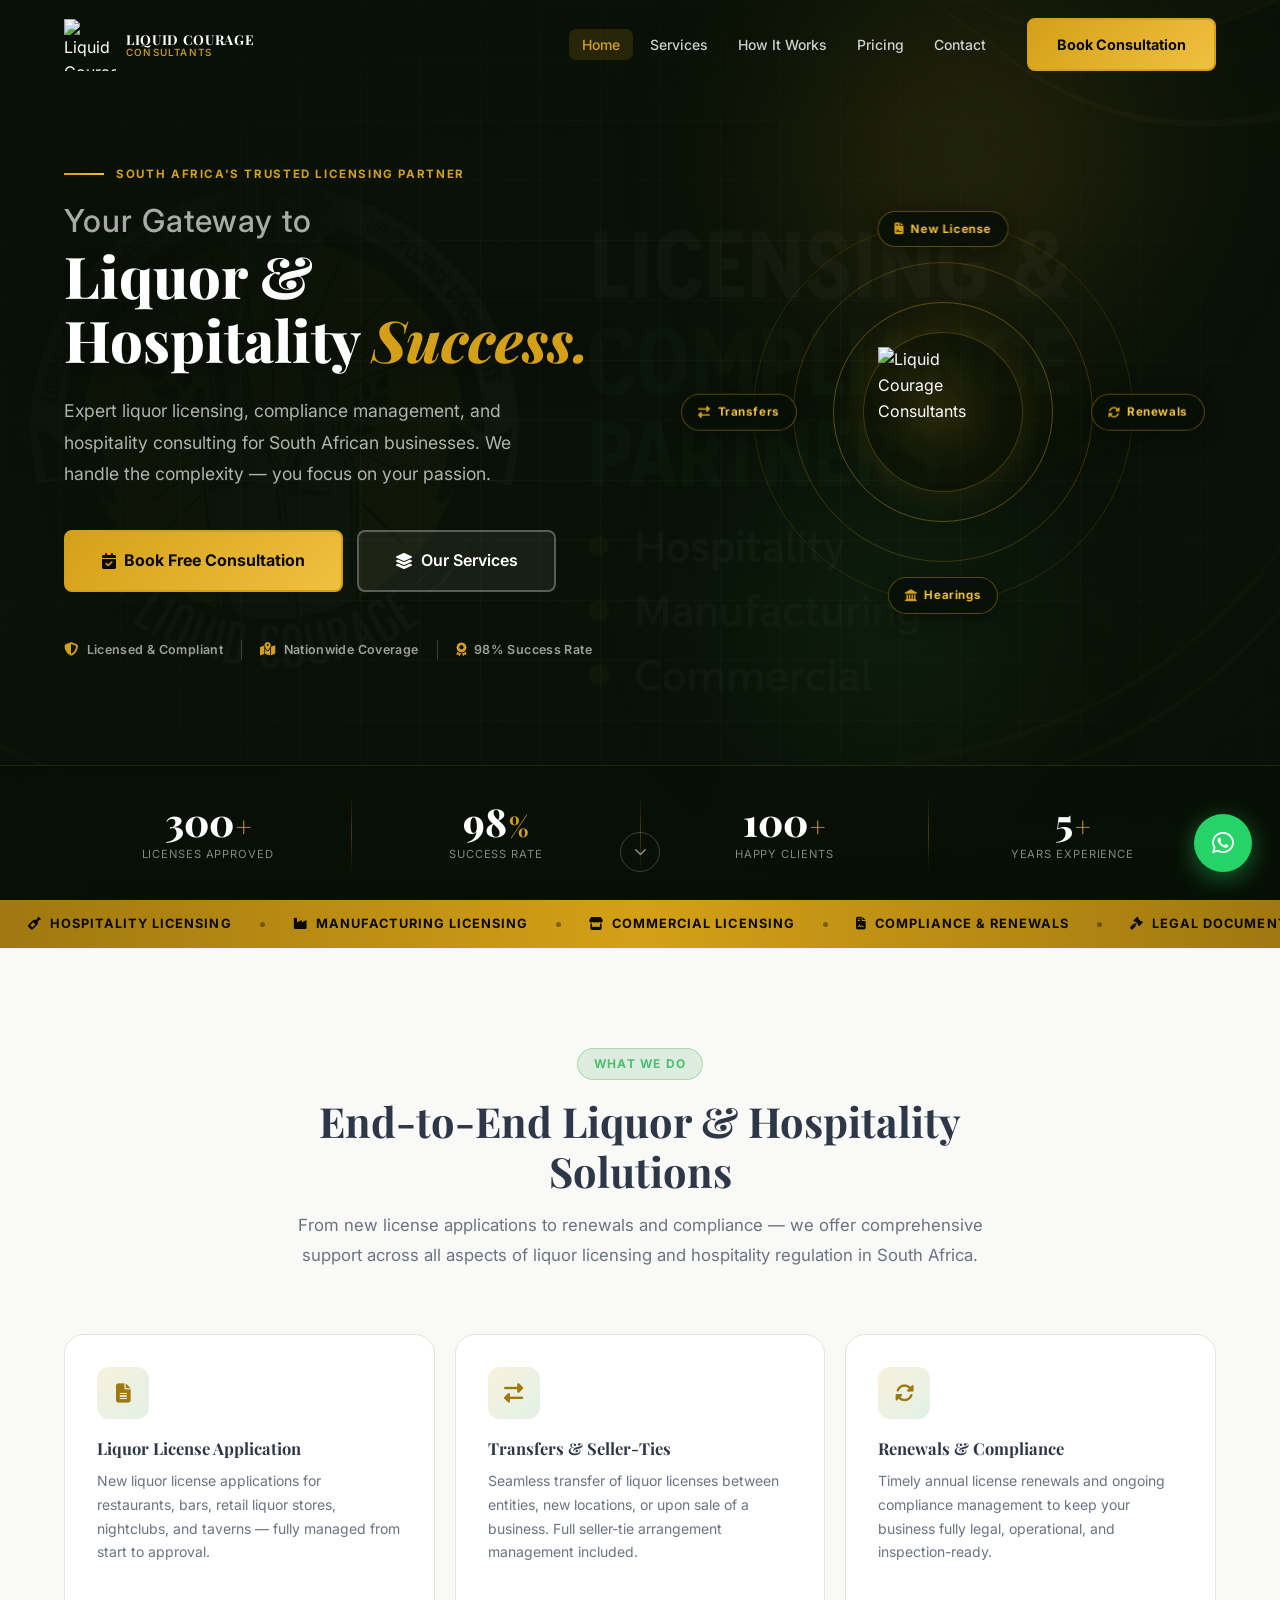
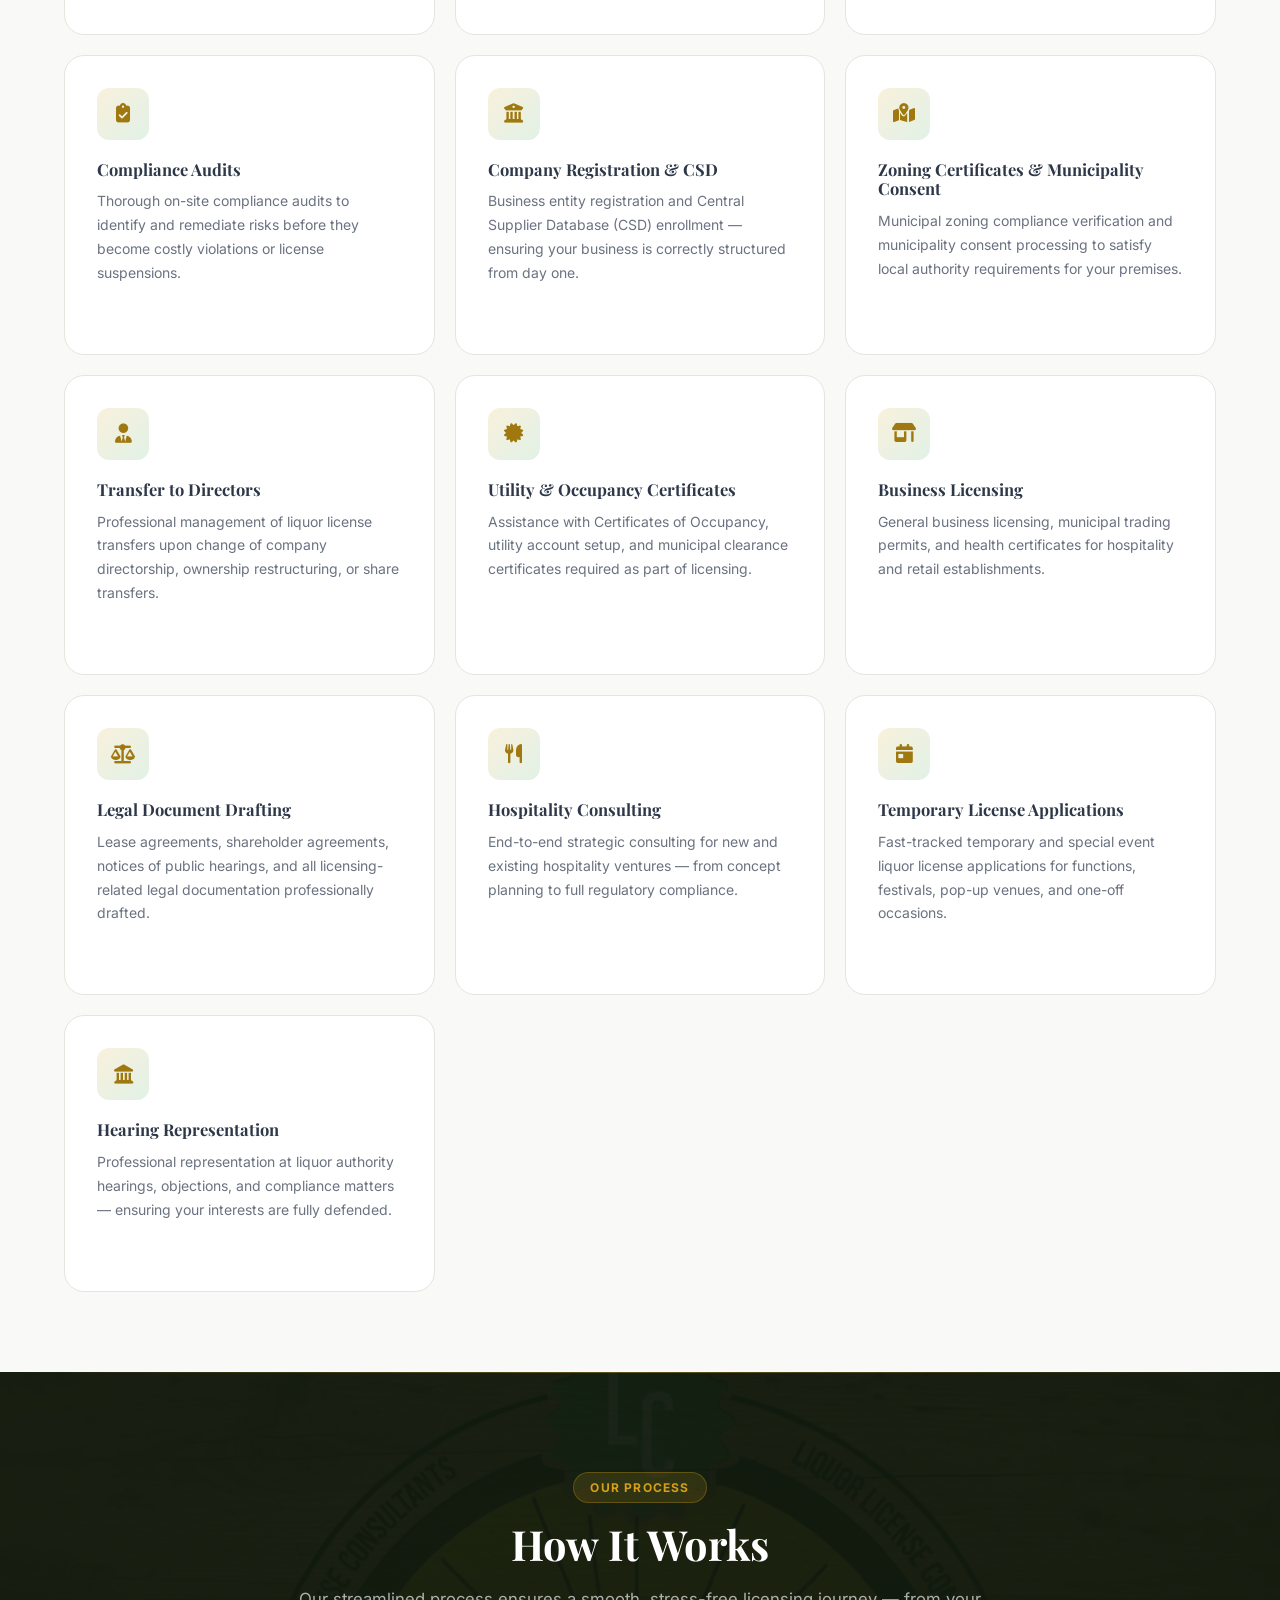
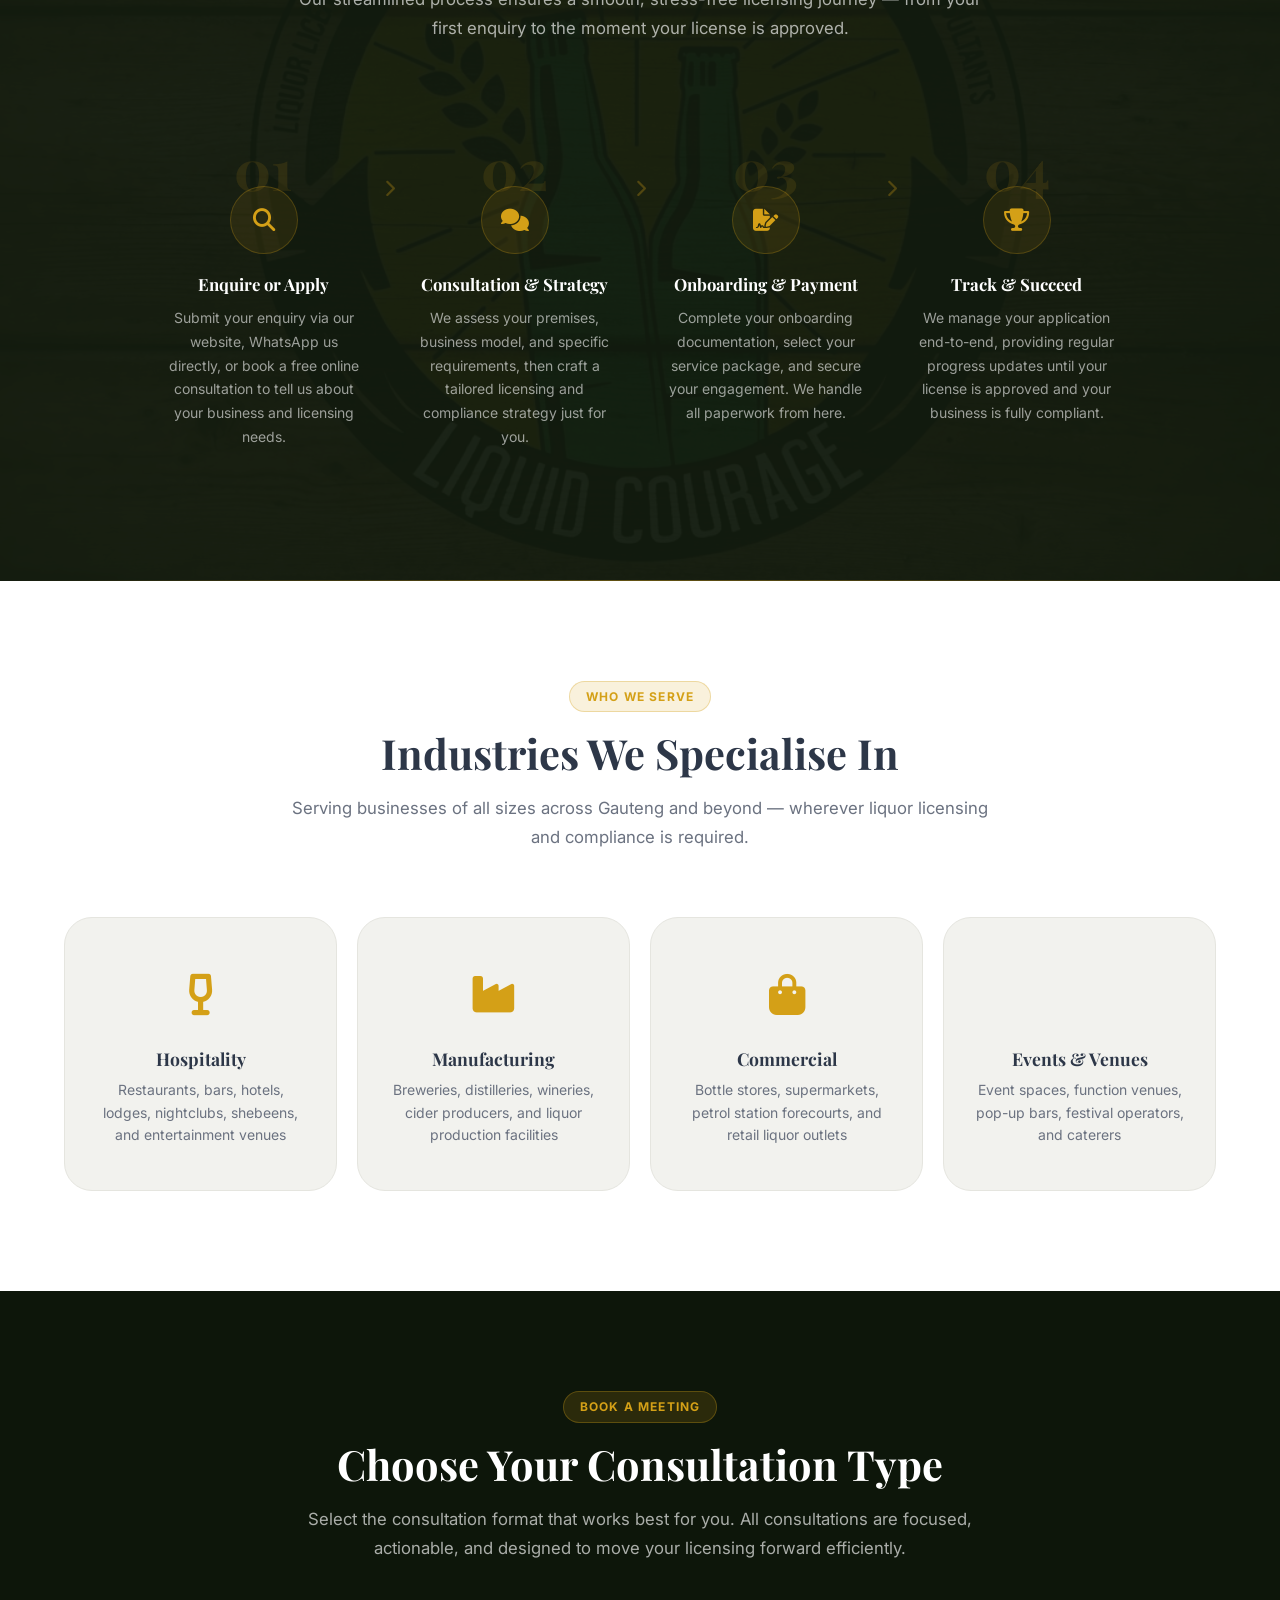
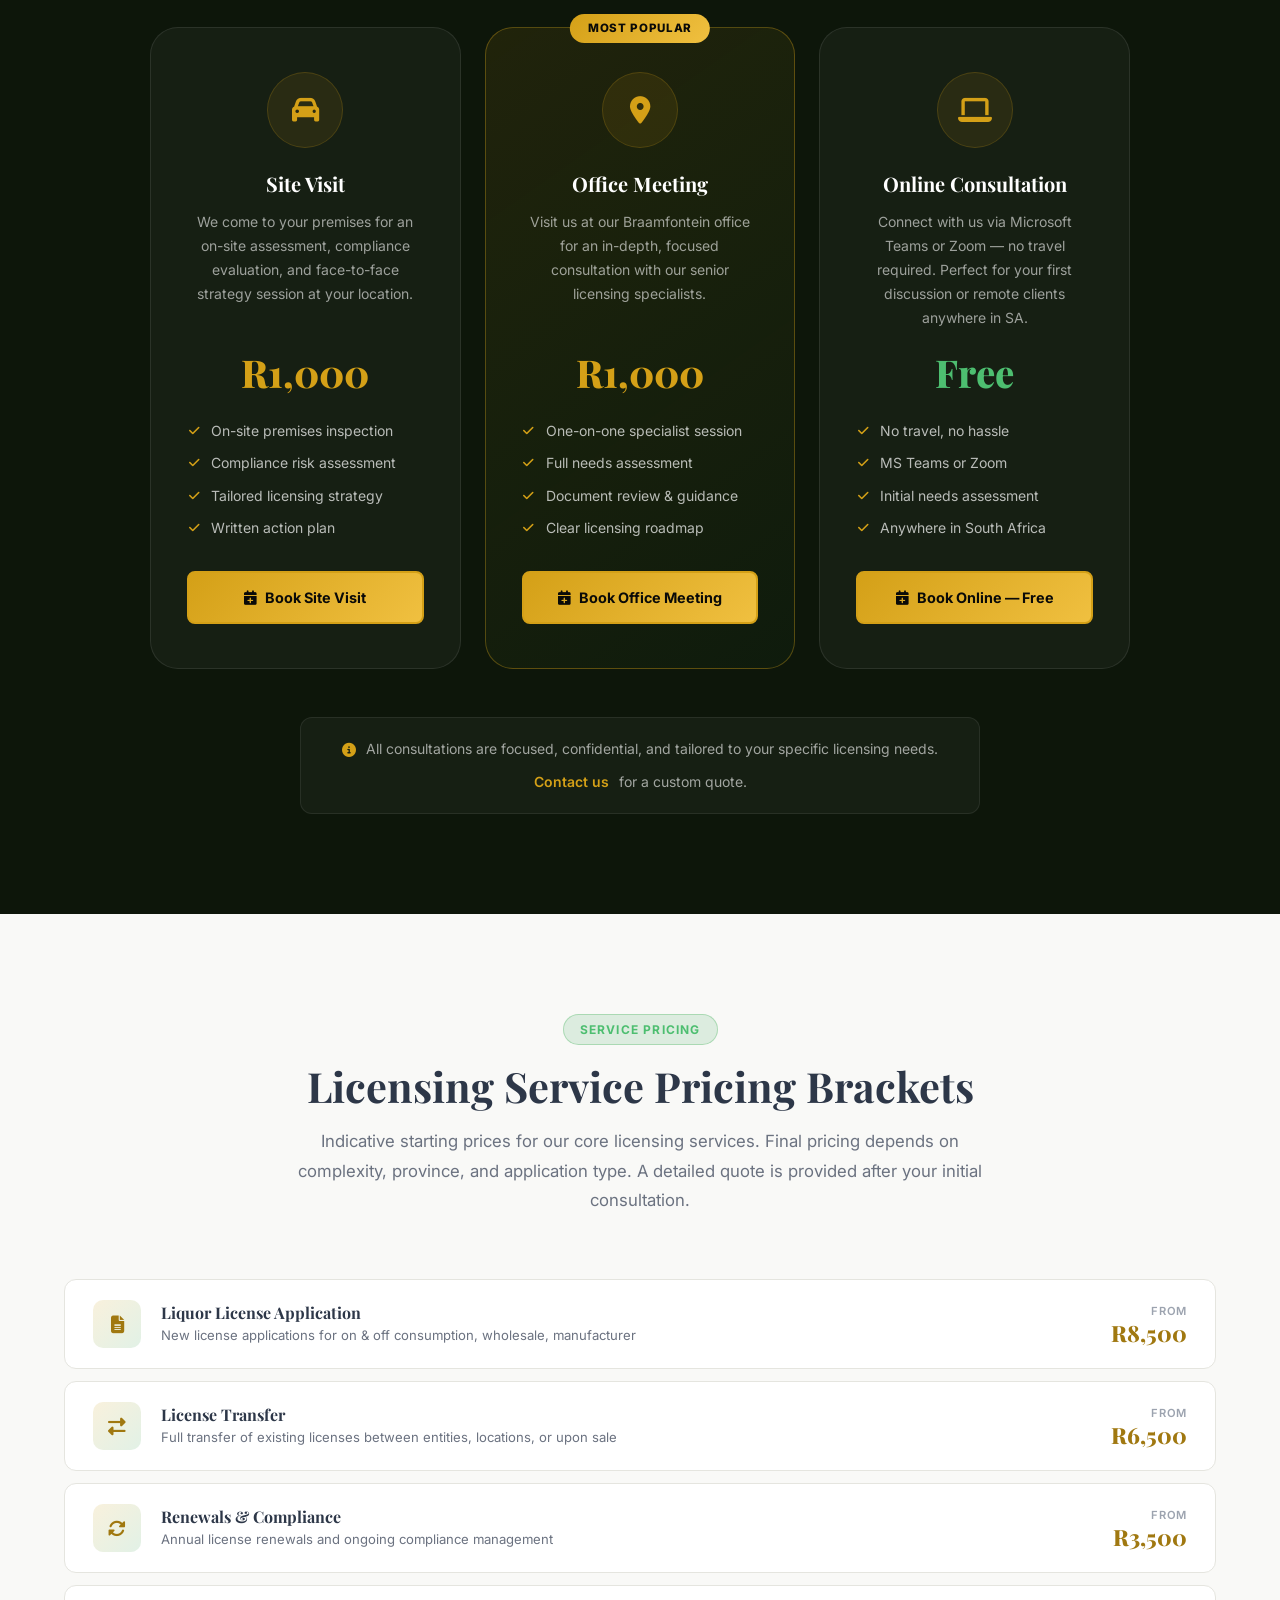
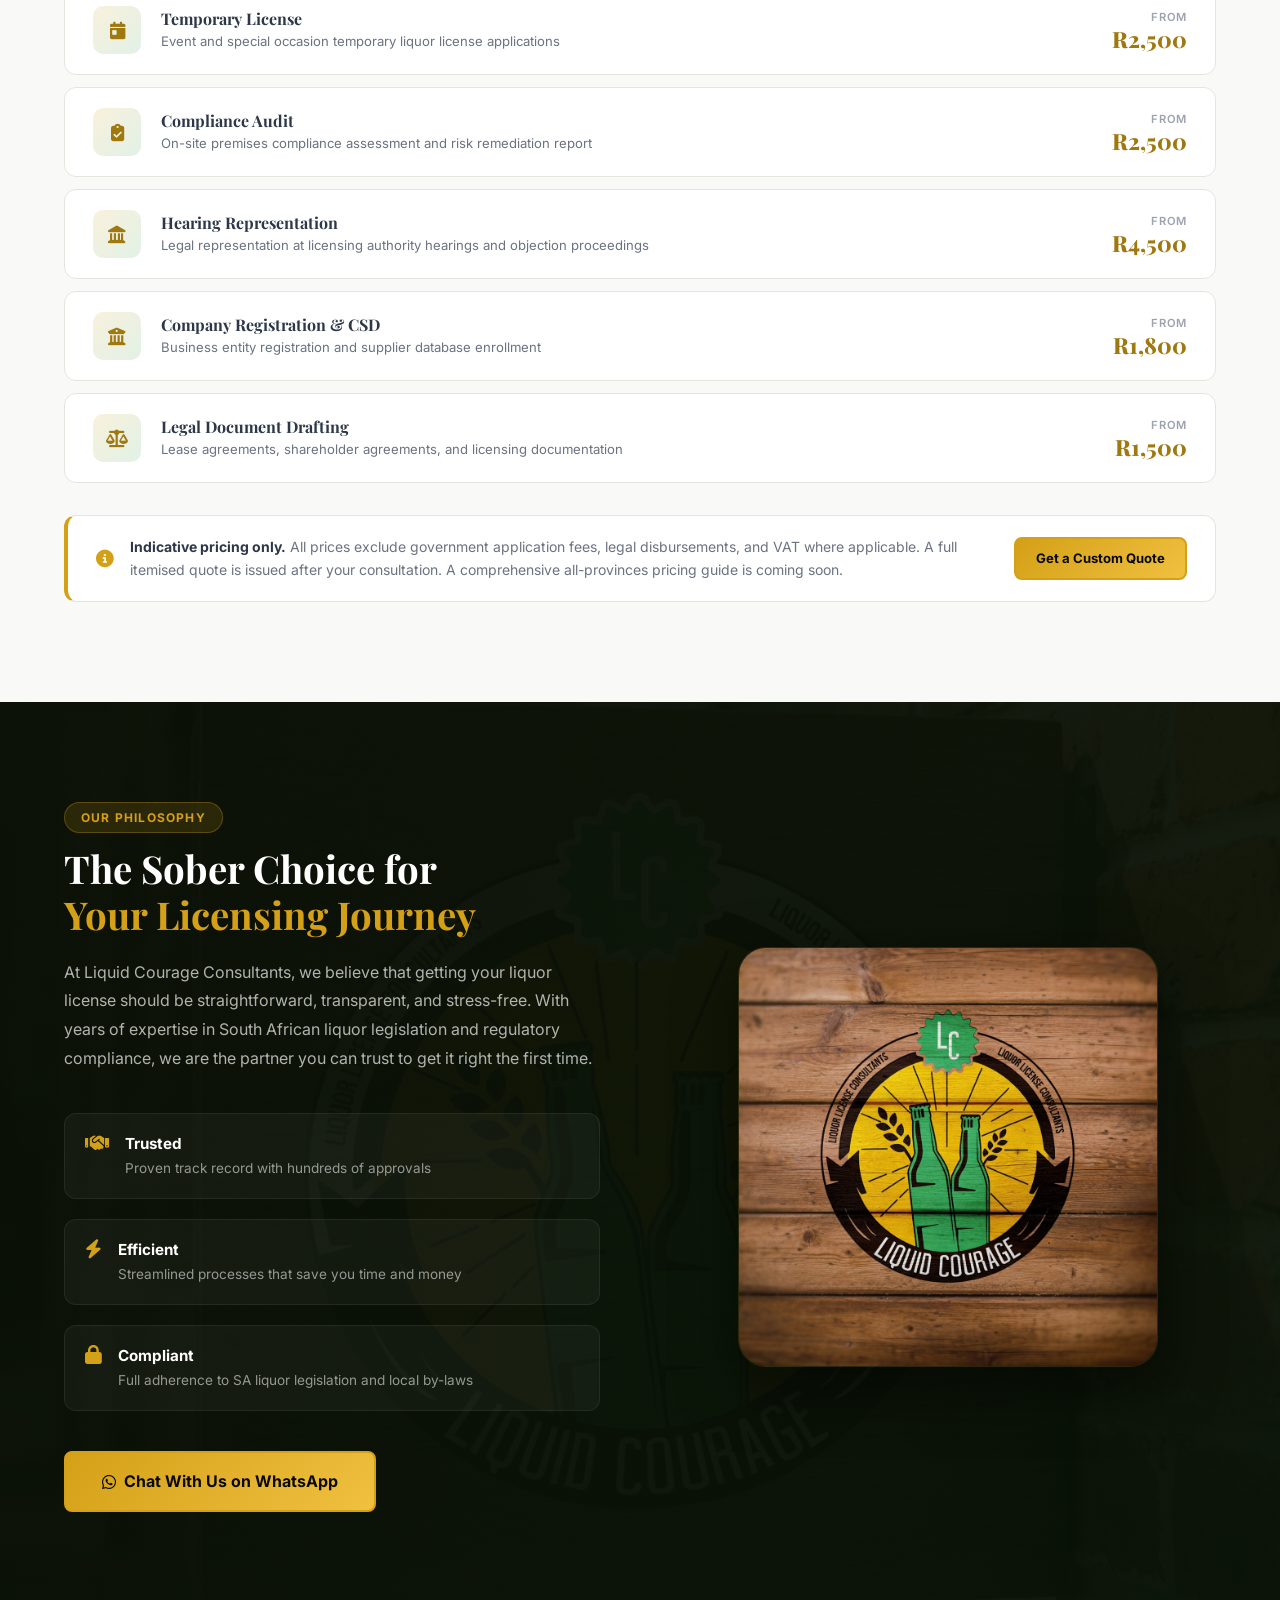
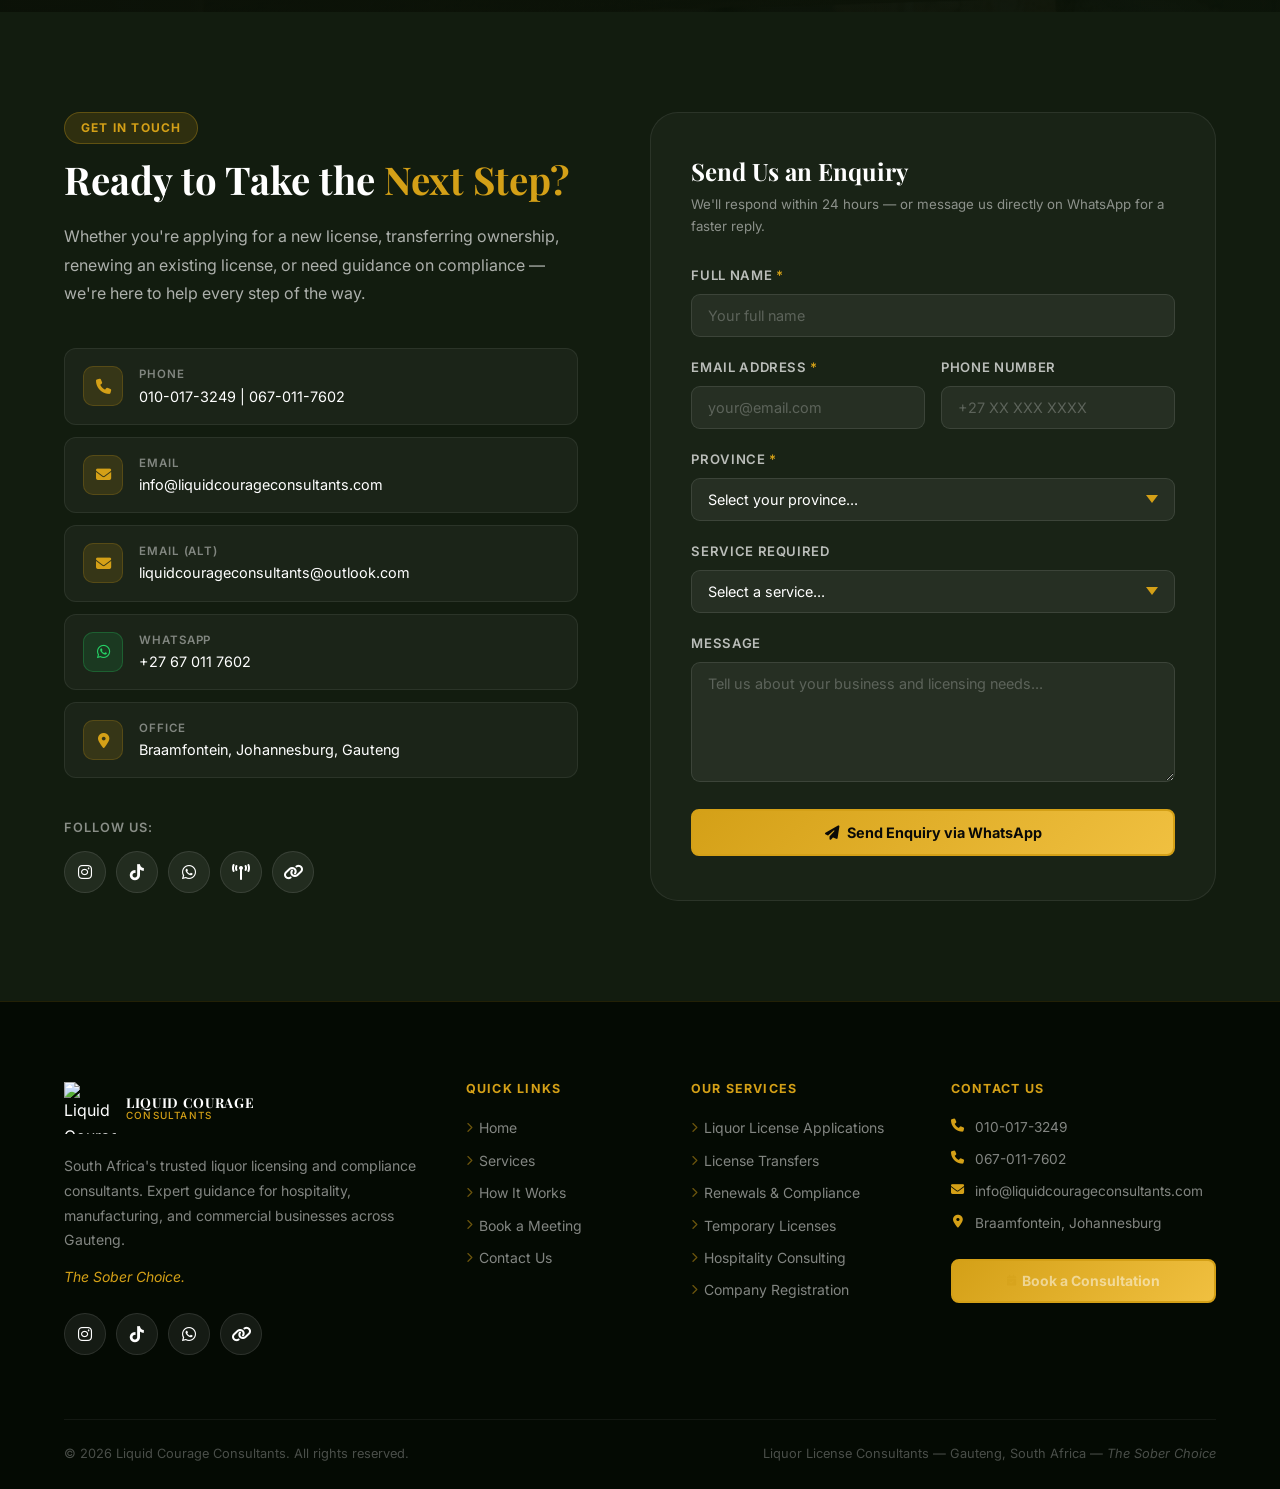
==== index.html @ 43e8c787 "Restore split-layout hero HTML lost during brand strip revert Co-Authored-By: Claude Sonnet 4.6 <nor" ====
<!DOCTYPE html>
<html lang="en">
<head>
  <meta charset="UTF-8" />
  <meta name="viewport" content="width=device-width, initial-scale=1.0" />
  <title>Liquid Courage Consultants | Liquor Licensing &amp; Compliance</title>
  <meta name="description" content="South Africa's trusted liquor licensing and compliance consultants. Expert guidance for hospitality, manufacturing, and commercial liquor license applications in Gauteng." />
  <meta name="keywords" content="liquor license, liquor licence, South Africa, Gauteng, Johannesburg, compliance, hospitality, licensing consultants" />

  <!-- Open Graph -->
  <meta property="og:title" content="Liquid Courage Consultants | Liquor Licensing &amp; Compliance" />
  <meta property="og:description" content="Expert liquor licensing and compliance consulting for South African businesses. The Sober Choice." />
  <meta property="og:image" content="images/banner.jpeg" />
  <meta property="og:type" content="website" />

  <!-- Fonts -->
  <link rel="preconnect" href="https://fonts.googleapis.com" />
  <link rel="preconnect" href="https://fonts.gstatic.com" crossorigin />
  <link href="https://fonts.googleapis.com/css2?family=Playfair+Display:wght@400;600;700;800&family=Inter:wght@300;400;500;600;700&display=swap" rel="stylesheet" />

  <!-- Font Awesome -->
  <link rel="stylesheet" href="https://cdnjs.cloudflare.com/ajax/libs/font-awesome/6.5.0/css/all.min.css" />

  <!-- Preload above-the-fold assets -->
  <link rel="preload" as="image" href="images/transparent-logo.png" />

  <link rel="stylesheet" href="styles.css" />
</head>
<body>

  <!-- ===== NAVBAR ===== -->
  <nav class="navbar" id="navbar">
    <div class="nav-container">
      <a href="#home" class="nav-logo">
        <img src="images/transparent-logo.png" alt="Liquid Courage Consultants" class="nav-logo-img" />
        <div class="logo-text-wrap">
          <span class="logo-name">LIQUID COURAGE</span>
          <span class="logo-sub">CONSULTANTS</span>
        </div>
      </a>

      <ul class="nav-links" id="navLinks">
        <li><a href="#home">Home</a></li>
        <li><a href="#services">Services</a></li>
        <li><a href="#how-it-works">How It Works</a></li>
        <li><a href="#pricing">Pricing</a></li>
        <li><a href="#contact">Contact</a></li>
        <!-- mobile only -->
        <li class="mobile-cta">
          <a href="https://calendly.com/liquidcourageconsultants/new-meeting" target="_blank" class="btn btn-gold">Book Consultation</a>
        </li>
      </ul>

      <a href="https://calendly.com/liquidcourageconsultants/new-meeting" target="_blank" class="btn btn-gold nav-cta-btn">Book Consultation</a>

      <button class="hamburger" id="hamburger" aria-label="Toggle menu">
        <span></span><span></span><span></span>
      </button>
    </div>
  </nav>

  <!-- ===== HERO ===== -->
  <section class="hero" id="home">
    <div class="hero-bg" data-bg="images/banner.jpeg"></div>
    <div class="hero-overlay"></div>
    <div class="hero-grid"></div>
    <div class="hero-glow hero-glow-gold"></div>
    <div class="hero-glow hero-glow-green"></div>
    <div class="container hero-container">
      <!-- LEFT: Content -->
      <div class="hero-content">
        <div class="hero-eyebrow">
          <span class="hero-eyebrow-line"></span>
          <span class="hero-eyebrow-text">South Africa's Trusted Licensing Partner</span>
        </div>
        <h1 class="hero-title">
          <span class="hero-title-top">Your Gateway to</span>
          Liquor &amp;<br />Hospitality
          <span class="hero-title-highlight">Success.</span>
        </h1>
        <p class="hero-subtitle">
          Expert liquor licensing, compliance management, and hospitality consulting for South African businesses.
          We handle the complexity — you focus on your passion.
        </p>
        <div class="hero-actions">
          <a href="https://calendly.com/liquidcourageconsultants/new-meeting" target="_blank" rel="noopener" class="btn btn-gold btn-lg">
            <i class="fas fa-calendar-check"></i> Book Free Consultation
          </a>
          <a href="#services" class="btn btn-glass btn-lg">
            <i class="fas fa-layer-group"></i> Our Services
          </a>
        </div>
        <div class="hero-trust">
          <div class="trust-item"><i class="fas fa-shield-halved"></i><span>Licensed &amp; Compliant</span></div>
          <div class="trust-divider"></div>
          <div class="trust-item"><i class="fas fa-map-location-dot"></i><span>Nationwide Coverage</span></div>
          <div class="trust-divider"></div>
          <div class="trust-item"><i class="fas fa-award"></i><span>98% Success Rate</span></div>
        </div>
      </div>
      <!-- RIGHT: Visual -->
      <div class="hero-visual">
        <div class="hero-ring ring-outer"></div>
        <div class="hero-ring ring-mid"></div>
        <div class="hero-ring ring-inner"></div>
        <div class="hero-logo-wrap">
          <img src="images/transparent-logo.png" alt="Liquid Courage Consultants" width="130" height="130" />
        </div>
        <div class="hero-tag tag-top"><i class="fas fa-file-contract"></i> New License</div>
        <div class="hero-tag tag-right"><i class="fas fa-rotate"></i> Renewals</div>
        <div class="hero-tag tag-bottom"><i class="fas fa-landmark"></i> Hearings</div>
        <div class="hero-tag tag-left"><i class="fas fa-right-left"></i> Transfers</div>
      </div>
    </div>
    <!-- Stats bar -->
    <div class="hero-stats-bar">
      <div class="container">
        <div class="hero-stats">
          <div class="stat">
            <div class="stat-row"><span class="stat-number" data-target="300">0</span><span class="text-gold stat-suffix">+</span></div>
            <span class="stat-label">Licenses Approved</span>
          </div>
          <div class="stat-divider"></div>
          <div class="stat">
            <div class="stat-row"><span class="stat-number" data-target="98">0</span><span class="text-gold stat-suffix">%</span></div>
            <span class="stat-label">Success Rate</span>
          </div>
          <div class="stat-divider"></div>
          <div class="stat">
            <div class="stat-row"><span class="stat-number" data-target="100">0</span><span class="text-gold stat-suffix">+</span></div>
            <span class="stat-label">Happy Clients</span>
          </div>
          <div class="stat-divider"></div>
          <div class="stat">
            <div class="stat-row"><span class="stat-number" data-target="5">0</span><span class="text-gold stat-suffix">+</span></div>
            <span class="stat-label">Years Experience</span>
          </div>
        </div>
      </div>
    </div>
    <a href="#services" class="hero-scroll" aria-label="Scroll to services"><i class="fas fa-chevron-down"></i></a>
  </section>

  <!-- ===== BRAND STRIP ===== -->
  <div class="brand-strip">
    <div class="brand-strip-inner">
      <span><i class="fas fa-wine-bottle"></i> Hospitality Licensing</span>
      <span class="dot"></span>
      <span><i class="fas fa-industry"></i> Manufacturing Licensing</span>
      <span class="dot"></span>
      <span><i class="fas fa-store"></i> Commercial Licensing</span>
      <span class="dot"></span>
      <span><i class="fas fa-file-contract"></i> Compliance &amp; Renewals</span>
      <span class="dot"></span>
      <span><i class="fas fa-gavel"></i> Legal Document Drafting</span>
      <span class="dot"></span>
      <span><i class="fas fa-building"></i> Company Registration</span>
      <span class="dot"></span>
      <span><i class="fas fa-wine-bottle"></i> Hospitality Licensing</span>
      <span class="dot"></span>
      <span><i class="fas fa-industry"></i> Manufacturing Licensing</span>
    </div>
  </div>

  <!-- ===== SERVICES ===== -->
  <section class="services" id="services">
    <div class="container">
      <div class="section-header">
        <span class="section-tag green-tag">What We Do</span>
        <h2>End-to-End Liquor &amp; Hospitality Solutions</h2>
        <p>From new license applications to renewals and compliance — we offer comprehensive support across all aspects of liquor licensing and hospitality regulation in South Africa.</p>
      </div>
      <div class="services-grid">

        <div class="service-card" data-aos data-service="Liquor License Application">
          <div class="service-icon"><i class="fas fa-file-alt"></i></div>
          <h3>Liquor License Application</h3>
          <p>New liquor license applications for restaurants, bars, retail liquor stores, nightclubs, and taverns — fully managed from start to approval.</p>
          <span class="service-cta-hint"><i class="fas fa-arrow-right"></i> Enquire now</span>
        </div>

        <div class="service-card" data-aos data-delay="60" data-service="Transfers & Seller-Ties">
          <div class="service-icon"><i class="fas fa-right-left"></i></div>
          <h3>Transfers &amp; Seller-Ties</h3>
          <p>Seamless transfer of liquor licenses between entities, new locations, or upon sale of a business. Full seller-tie arrangement management included.</p>
          <span class="service-cta-hint"><i class="fas fa-arrow-right"></i> Enquire now</span>
        </div>

        <div class="service-card" data-aos data-delay="120" data-service="Renewals & Compliance">
          <div class="service-icon"><i class="fas fa-rotate"></i></div>
          <h3>Renewals &amp; Compliance</h3>
          <p>Timely annual license renewals and ongoing compliance management to keep your business fully legal, operational, and inspection-ready.</p>
          <span class="service-cta-hint"><i class="fas fa-arrow-right"></i> Enquire now</span>
        </div>

        <div class="service-card" data-aos data-delay="180" data-service="Compliance Audit">
          <div class="service-icon"><i class="fas fa-clipboard-check"></i></div>
          <h3>Compliance Audits</h3>
          <p>Thorough on-site compliance audits to identify and remediate risks before they become costly violations or license suspensions.</p>
          <span class="service-cta-hint"><i class="fas fa-arrow-right"></i> Enquire now</span>
        </div>

        <div class="service-card" data-aos data-delay="240" data-service="Company Registration & CSD">
          <div class="service-icon"><i class="fas fa-building-columns"></i></div>
          <h3>Company Registration &amp; CSD</h3>
          <p>Business entity registration and Central Supplier Database (CSD) enrollment — ensuring your business is correctly structured from day one.</p>
          <span class="service-cta-hint"><i class="fas fa-arrow-right"></i> Enquire now</span>
        </div>

        <div class="service-card" data-aos data-delay="300" data-service="Zoning Certificates & Municipality Consent">
          <div class="service-icon"><i class="fas fa-map-location-dot"></i></div>
          <h3>Zoning Certificates &amp; Municipality Consent</h3>
          <p>Municipal zoning compliance verification and municipality consent processing to satisfy local authority requirements for your premises.</p>
          <span class="service-cta-hint"><i class="fas fa-arrow-right"></i> Enquire now</span>
        </div>

        <div class="service-card" data-aos data-delay="360" data-service="Transfer to Directors">
          <div class="service-icon"><i class="fas fa-user-tie"></i></div>
          <h3>Transfer to Directors</h3>
          <p>Professional management of liquor license transfers upon change of company directorship, ownership restructuring, or share transfers.</p>
          <span class="service-cta-hint"><i class="fas fa-arrow-right"></i> Enquire now</span>
        </div>

        <div class="service-card" data-aos data-delay="420" data-service="Utility & Occupancy Certificates">
          <div class="service-icon"><i class="fas fa-certificate"></i></div>
          <h3>Utility &amp; Occupancy Certificates</h3>
          <p>Assistance with Certificates of Occupancy, utility account setup, and municipal clearance certificates required as part of licensing.</p>
          <span class="service-cta-hint"><i class="fas fa-arrow-right"></i> Enquire now</span>
        </div>

        <div class="service-card" data-aos data-delay="480" data-service="Business Licensing">
          <div class="service-icon"><i class="fas fa-shop"></i></div>
          <h3>Business Licensing</h3>
          <p>General business licensing, municipal trading permits, and health certificates for hospitality and retail establishments.</p>
          <span class="service-cta-hint"><i class="fas fa-arrow-right"></i> Enquire now</span>
        </div>

        <div class="service-card" data-aos data-delay="540" data-service="Legal Document Drafting">
          <div class="service-icon"><i class="fas fa-scale-balanced"></i></div>
          <h3>Legal Document Drafting</h3>
          <p>Lease agreements, shareholder agreements, notices of public hearings, and all licensing-related legal documentation professionally drafted.</p>
          <span class="service-cta-hint"><i class="fas fa-arrow-right"></i> Enquire now</span>
        </div>

        <div class="service-card" data-aos data-delay="600" data-service="Hospitality Consulting">
          <div class="service-icon"><i class="fas fa-utensils"></i></div>
          <h3>Hospitality Consulting</h3>
          <p>End-to-end strategic consulting for new and existing hospitality ventures — from concept planning to full regulatory compliance.</p>
          <span class="service-cta-hint"><i class="fas fa-arrow-right"></i> Enquire now</span>
        </div>

        <div class="service-card" data-aos data-delay="660" data-service="Temporary License Applications">
          <div class="service-icon"><i class="fas fa-calendar-day"></i></div>
          <h3>Temporary License Applications</h3>
          <p>Fast-tracked temporary and special event liquor license applications for functions, festivals, pop-up venues, and one-off occasions.</p>
          <span class="service-cta-hint"><i class="fas fa-arrow-right"></i> Enquire now</span>
        </div>

        <div class="service-card" data-aos data-delay="720" data-service="Hearing Representation">
          <div class="service-icon"><i class="fas fa-landmark"></i></div>
          <h3>Hearing Representation</h3>
          <p>Professional representation at liquor authority hearings, objections, and compliance matters — ensuring your interests are fully defended.</p>
          <span class="service-cta-hint"><i class="fas fa-arrow-right"></i> Enquire now</span>
        </div>

      </div>
    </div>
  </section>

  <!-- ===== HOW IT WORKS ===== -->
  <section class="how-it-works" id="how-it-works">
    <div class="how-bg" data-bg="images/logo-on-wood.jpeg"></div>
    <div class="container how-container">
      <div class="section-header">
        <span class="section-tag">Our Process</span>
        <h2>How It Works</h2>
        <p>Our streamlined process ensures a smooth, stress-free licensing journey — from your first enquiry to the moment your license is approved.</p>
      </div>
      <div class="steps">
        <div class="step">
          <div class="step-number">01</div>
          <div class="step-icon"><i class="fas fa-magnifying-glass"></i></div>
          <h3>Enquire or Apply</h3>
          <p>Submit your enquiry via our website, WhatsApp us directly, or book a free online consultation to tell us about your business and licensing needs.</p>
        </div>
        <div class="step-connector"><i class="fas fa-chevron-right"></i></div>
        <div class="step">
          <div class="step-number">02</div>
          <div class="step-icon"><i class="fas fa-comments"></i></div>
          <h3>Consultation &amp; Strategy</h3>
          <p>We assess your premises, business model, and specific requirements, then craft a tailored licensing and compliance strategy just for you.</p>
        </div>
        <div class="step-connector"><i class="fas fa-chevron-right"></i></div>
        <div class="step">
          <div class="step-number">03</div>
          <div class="step-icon"><i class="fas fa-file-signature"></i></div>
          <h3>Onboarding &amp; Payment</h3>
          <p>Complete your onboarding documentation, select your service package, and secure your engagement. We handle all paperwork from here.</p>
        </div>
        <div class="step-connector"><i class="fas fa-chevron-right"></i></div>
        <div class="step">
          <div class="step-number">04</div>
          <div class="step-icon"><i class="fas fa-trophy"></i></div>
          <h3>Track &amp; Succeed</h3>
          <p>We manage your application end-to-end, providing regular progress updates until your license is approved and your business is fully compliant.</p>
        </div>
      </div>
    </div>
  </section>

  <!-- ===== INDUSTRIES ===== -->
  <section class="industries">
    <div class="container">
      <div class="section-header">
        <span class="section-tag gold-tag">Who We Serve</span>
        <h2>Industries We Specialise In</h2>
        <p>Serving businesses of all sizes across Gauteng and beyond — wherever liquor licensing and compliance is required.</p>
      </div>
      <div class="industries-grid">
        <div class="industry-card" data-aos>
          <div class="industry-icon"><i class="fas fa-wine-glass-alt"></i></div>
          <h3>Hospitality</h3>
          <p>Restaurants, bars, hotels, lodges, nightclubs, shebeens, and entertainment venues</p>
        </div>
        <div class="industry-card" data-aos data-delay="100">
          <div class="industry-icon"><i class="fas fa-industry"></i></div>
          <h3>Manufacturing</h3>
          <p>Breweries, distilleries, wineries, cider producers, and liquor production facilities</p>
        </div>
        <div class="industry-card" data-aos data-delay="200">
          <div class="industry-icon"><i class="fas fa-shopping-bag"></i></div>
          <h3>Commercial</h3>
          <p>Bottle stores, supermarkets, petrol station forecourts, and retail liquor outlets</p>
        </div>
        <div class="industry-card" data-aos data-delay="300">
          <div class="industry-icon"><i class="fas fa-calendar-star"></i></div>
          <h3>Events &amp; Venues</h3>
          <p>Event spaces, function venues, pop-up bars, festival operators, and caterers</p>
        </div>
      </div>
    </div>
  </section>

  <!-- ===== PRICING ===== -->
  <section class="pricing" id="pricing">
    <div class="container">
      <div class="section-header">
        <span class="section-tag">Book a Meeting</span>
        <h2>Choose Your Consultation Type</h2>
        <p>Select the consultation format that works best for you. All consultations are focused, actionable, and designed to move your licensing forward efficiently.</p>
      </div>
      <div class="pricing-grid">

        <div class="pricing-card" data-aos>
          <div class="pricing-icon"><i class="fas fa-car"></i></div>
          <h3>Site Visit</h3>
          <p>We come to your premises for an on-site assessment, compliance evaluation, and face-to-face strategy session at your location.</p>
          <div class="pricing-amount">R1,000</div>
          <ul class="pricing-features">
            <li><i class="fas fa-check"></i> On-site premises inspection</li>
            <li><i class="fas fa-check"></i> Compliance risk assessment</li>
            <li><i class="fas fa-check"></i> Tailored licensing strategy</li>
            <li><i class="fas fa-check"></i> Written action plan</li>
          </ul>
          <a href="https://calendly.com/liquidcourageconsultants/new-meeting" target="_blank" class="btn btn-gold btn-full">
            <i class="fas fa-calendar-plus"></i> Book Site Visit
          </a>
        </div>

        <div class="pricing-card pricing-featured" data-aos data-delay="100">
          <div class="pricing-popular">Most Popular</div>
          <div class="pricing-icon"><i class="fas fa-map-marker-alt"></i></div>
          <h3>Office Meeting</h3>
          <p>Visit us at our Braamfontein office for an in-depth, focused consultation with our senior licensing specialists.</p>
          <div class="pricing-amount">R1,000</div>
          <ul class="pricing-features">
            <li><i class="fas fa-check"></i> One-on-one specialist session</li>
            <li><i class="fas fa-check"></i> Full needs assessment</li>
            <li><i class="fas fa-check"></i> Document review &amp; guidance</li>
            <li><i class="fas fa-check"></i> Clear licensing roadmap</li>
          </ul>
          <a href="https://calendly.com/liquidcourageconsultants/new-meeting" target="_blank" class="btn btn-gold btn-full">
            <i class="fas fa-calendar-plus"></i> Book Office Meeting
          </a>
        </div>

        <div class="pricing-card" data-aos data-delay="200">
          <div class="pricing-icon"><i class="fas fa-laptop"></i></div>
          <h3>Online Consultation</h3>
          <p>Connect with us via Microsoft Teams or Zoom — no travel required. Perfect for your first discussion or remote clients anywhere in SA.</p>
          <div class="pricing-amount free">Free</div>
          <ul class="pricing-features">
            <li><i class="fas fa-check"></i> No travel, no hassle</li>
            <li><i class="fas fa-check"></i> MS Teams or Zoom</li>
            <li><i class="fas fa-check"></i> Initial needs assessment</li>
            <li><i class="fas fa-check"></i> Anywhere in South Africa</li>
          </ul>
          <a href="https://calendly.com/liquidcourageconsultants/new-meeting" target="_blank" class="btn btn-gold btn-full">
            <i class="fas fa-calendar-plus"></i> Book Online — Free
          </a>
        </div>

      </div>

      <div class="pricing-note">
        <i class="fas fa-info-circle"></i>
        All consultations are focused, confidential, and tailored to your specific licensing needs.
        <a href="#contact">Contact us</a> for a custom quote.
      </div>
    </div>
  </section>

  <!-- ===== PRICING BRACKETS ===== -->
  <section class="pricing-brackets">
    <div class="container">
      <div class="section-header">
        <span class="section-tag green-tag">Service Pricing</span>
        <h2>Licensing Service Pricing Brackets</h2>
        <p>Indicative starting prices for our core licensing services. Final pricing depends on complexity, province, and application type. A detailed quote is provided after your initial consultation.</p>
      </div>
      <div class="brackets-grid">

        <div class="bracket-card">
          <div class="bracket-icon"><i class="fas fa-file-alt"></i></div>
          <div class="bracket-info">
            <h3>Liquor License Application</h3>
            <p>New license applications for on &amp; off consumption, wholesale, manufacturer</p>
          </div>
          <div class="bracket-price">
            <span class="price-from">From</span>
            <span class="price-amount">R8,500</span>
          </div>
        </div>

        <div class="bracket-card">
          <div class="bracket-icon"><i class="fas fa-right-left"></i></div>
          <div class="bracket-info">
            <h3>License Transfer</h3>
            <p>Full transfer of existing licenses between entities, locations, or upon sale</p>
          </div>
          <div class="bracket-price">
            <span class="price-from">From</span>
            <span class="price-amount">R6,500</span>
          </div>
        </div>

        <div class="bracket-card">
          <div class="bracket-icon"><i class="fas fa-rotate"></i></div>
          <div class="bracket-info">
            <h3>Renewals &amp; Compliance</h3>
            <p>Annual license renewals and ongoing compliance management</p>
          </div>
          <div class="bracket-price">
            <span class="price-from">From</span>
            <span class="price-amount">R3,500</span>
          </div>
        </div>

        <div class="bracket-card">
          <div class="bracket-icon"><i class="fas fa-calendar-day"></i></div>
          <div class="bracket-info">
            <h3>Temporary License</h3>
            <p>Event and special occasion temporary liquor license applications</p>
          </div>
          <div class="bracket-price">
            <span class="price-from">From</span>
            <span class="price-amount">R2,500</span>
          </div>
        </div>

        <div class="bracket-card">
          <div class="bracket-icon"><i class="fas fa-clipboard-check"></i></div>
          <div class="bracket-info">
            <h3>Compliance Audit</h3>
            <p>On-site premises compliance assessment and risk remediation report</p>
          </div>
          <div class="bracket-price">
            <span class="price-from">From</span>
            <span class="price-amount">R2,500</span>
          </div>
        </div>

        <div class="bracket-card">
          <div class="bracket-icon"><i class="fas fa-landmark"></i></div>
          <div class="bracket-info">
            <h3>Hearing Representation</h3>
            <p>Legal representation at licensing authority hearings and objection proceedings</p>
          </div>
          <div class="bracket-price">
            <span class="price-from">From</span>
            <span class="price-amount">R4,500</span>
          </div>
        </div>

        <div class="bracket-card">
          <div class="bracket-icon"><i class="fas fa-building-columns"></i></div>
          <div class="bracket-info">
            <h3>Company Registration &amp; CSD</h3>
            <p>Business entity registration and supplier database enrollment</p>
          </div>
          <div class="bracket-price">
            <span class="price-from">From</span>
            <span class="price-amount">R1,800</span>
          </div>
        </div>

        <div class="bracket-card">
          <div class="bracket-icon"><i class="fas fa-scale-balanced"></i></div>
          <div class="bracket-info">
            <h3>Legal Document Drafting</h3>
            <p>Lease agreements, shareholder agreements, and licensing documentation</p>
          </div>
          <div class="bracket-price">
            <span class="price-from">From</span>
            <span class="price-amount">R1,500</span>
          </div>
        </div>

      </div>
      <div class="brackets-note">
        <i class="fas fa-circle-info"></i>
        <div>
          <strong>Indicative pricing only.</strong> All prices exclude government application fees, legal disbursements, and VAT where applicable. A full itemised quote is issued after your consultation.
          A comprehensive all-provinces pricing guide is coming soon.
        </div>
        <a href="#contact" class="btn btn-gold btn-sm">Get a Custom Quote</a>
      </div>
    </div>
  </section>

  <!-- ===== BRAND SHOWCASE ===== -->
  <section class="brand-showcase">
    <div class="brand-showcase-bg" data-bg="images/logo-on-walls.jpeg"></div>
    <div class="brand-showcase-overlay"></div>
    <div class="container brand-showcase-content">
      <div class="brand-showcase-text">
        <span class="section-tag">Our Philosophy</span>
        <h2>The Sober Choice for<br /><span class="text-gold">Your Licensing Journey</span></h2>
        <p>At Liquid Courage Consultants, we believe that getting your liquor license should be straightforward, transparent, and stress-free. With years of expertise in South African liquor legislation and regulatory compliance, we are the partner you can trust to get it right the first time.</p>
        <div class="brand-pillars">
          <div class="pillar">
            <i class="fas fa-handshake"></i>
            <div>
              <strong>Trusted</strong>
              <span>Proven track record with hundreds of approvals</span>
            </div>
          </div>
          <div class="pillar">
            <i class="fas fa-bolt"></i>
            <div>
              <strong>Efficient</strong>
              <span>Streamlined processes that save you time and money</span>
            </div>
          </div>
          <div class="pillar">
            <i class="fas fa-lock"></i>
            <div>
              <strong>Compliant</strong>
              <span>Full adherence to SA liquor legislation and local by-laws</span>
            </div>
          </div>
        </div>
        <a href="https://wa.me/27670117602" target="_blank" class="btn btn-gold btn-lg">
          <i class="fab fa-whatsapp"></i> Chat With Us on WhatsApp
        </a>
      </div>
      <div class="brand-showcase-logo">
        <img src="images/logo-on-wood.jpeg" alt="Liquid Courage Consultants Logo" loading="lazy" decoding="async" />
      </div>
    </div>
  </section>

  <!-- ===== CONTACT ===== -->
  <section class="contact" id="contact">
    <div class="container">
      <div class="contact-grid">

        <div class="contact-info">
          <span class="section-tag">Get In Touch</span>
          <h2>Ready to Take the <span class="text-gold">Next Step?</span></h2>
          <p>Whether you're applying for a new license, transferring ownership, renewing an existing license, or need guidance on compliance — we're here to help every step of the way.</p>

          <div class="contact-details">
            <a href="tel:0100173249" class="contact-item">
              <div class="contact-icon"><i class="fas fa-phone"></i></div>
              <div>
                <strong>Phone</strong>
                <span>010-017-3249 | 067-011-7602</span>
              </div>
            </a>
            <a href="mailto:info@liquidcourageconsultants.com" class="contact-item">
              <div class="contact-icon"><i class="fas fa-envelope"></i></div>
              <div>
                <strong>Email</strong>
                <span>info@liquidcourageconsultants.com</span>
              </div>
            </a>
            <a href="mailto:liquidcourageconsultants@outlook.com" class="contact-item">
              <div class="contact-icon"><i class="fas fa-envelope"></i></div>
              <div>
                <strong>Email (Alt)</strong>
                <span>liquidcourageconsultants@outlook.com</span>
              </div>
            </a>
            <a href="https://wa.me/27670117602" target="_blank" class="contact-item">
              <div class="contact-icon whatsapp-icon"><i class="fab fa-whatsapp"></i></div>
              <div>
                <strong>WhatsApp</strong>
                <span>+27 67 011 7602</span>
              </div>
            </a>
            <div class="contact-item">
              <div class="contact-icon"><i class="fas fa-map-marker-alt"></i></div>
              <div>
                <strong>Office</strong>
                <span>Braamfontein, Johannesburg, Gauteng</span>
              </div>
            </div>
          </div>

          <div class="contact-social">
            <p>Follow us:</p>
            <div class="social-links">
              <a href="https://www.instagram.com/liquidcourageconsultants?igsh=OGQ5ZDc2ODk2ZA==" target="_blank" class="social-btn instagram" aria-label="Instagram">
                <i class="fab fa-instagram"></i>
              </a>
              <a href="https://vm.tiktok.com/ZM68MwMpC/" target="_blank" class="social-btn tiktok" aria-label="TikTok">
                <i class="fab fa-tiktok"></i>
              </a>
              <a href="https://wa.me/27670117602" target="_blank" class="social-btn whatsapp" aria-label="WhatsApp">
                <i class="fab fa-whatsapp"></i>
              </a>
              <a href="https://whatsapp.com/channel/0029VbBqf43BfxoB1UN6mk3P" target="_blank" class="social-btn wa-channel" aria-label="WhatsApp Channel">
                <i class="fas fa-broadcast-tower"></i>
              </a>
              <a href="https://linktr.ee/liquidcourageconsultants" target="_blank" class="social-btn linktree" aria-label="Linktree">
                <i class="fas fa-link"></i>
              </a>
            </div>
          </div>
        </div>

        <div class="contact-form-wrap">
          <form class="contact-form" id="contactForm" novalidate>
            <h3>Send Us an Enquiry</h3>
            <p class="form-note">We'll respond within 24 hours — or message us directly on WhatsApp for a faster reply.</p>

            <div class="form-group">
              <label for="name">Full Name <span class="required">*</span></label>
              <input type="text" id="name" name="name" placeholder="Your full name" required />
            </div>

            <div class="form-row">
              <div class="form-group">
                <label for="email">Email Address <span class="required">*</span></label>
                <input type="email" id="email" name="email" placeholder="your@email.com" required />
              </div>
              <div class="form-group">
                <label for="phone">Phone Number</label>
                <input type="tel" id="phone" name="phone" placeholder="+27 XX XXX XXXX" />
              </div>
            </div>

            <div class="form-group">
              <label for="province">Province <span class="required">*</span></label>
              <select id="province" name="province" required>
                <option value="">Select your province...</option>
                <option>Gauteng</option>
                <option>Western Cape</option>
                <option>Eastern Cape</option>
                <option>KwaZulu-Natal</option>
                <option>Limpopo</option>
                <option>Mpumalanga</option>
                <option>North West</option>
                <option>Free State</option>
                <option>Northern Cape</option>
              </select>
            </div>

            <div class="form-group">
              <label for="service">Service Required</label>
              <select id="service" name="service">
                <option value="">Select a service...</option>
                <option>Liquor License Application</option>
                <option>License Transfer</option>
                <option>Renewals &amp; Compliance</option>
                <option>Temporary License</option>
                <option>Compliance Audit</option>
                <option>Company Registration &amp; CSD</option>
                <option>Zoning Certificates &amp; Municipality Consent</option>
                <option>Transfer to Directors</option>
                <option>Hearing Representation</option>
                <option>Hospitality Consulting</option>
                <option>Legal Document Drafting</option>
                <option>Other</option>
              </select>
            </div>

            <div class="form-group licence-type-group" id="licenceTypeGroup">
              <label for="licenceType">Type of Licence <span class="required">*</span></label>
              <select id="licenceType" name="licenceType">
                <option value="">Select licence type...</option>
                <option>On Consumption</option>
                <option>Off Consumption</option>
                <option>Event Licence</option>
                <option>Wholesale Licence</option>
                <option>Manufacturer Licence</option>
                <option>Other</option>
              </select>
            </div>

            <div class="form-group">
              <label for="message">Message</label>
              <textarea id="message" name="message" rows="4" placeholder="Tell us about your business and licensing needs..."></textarea>
            </div>

            <button type="submit" class="btn btn-gold btn-full">
              <i class="fas fa-paper-plane"></i> Send Enquiry via WhatsApp
            </button>
          </form>
        </div>

      </div>
    </div>
  </section>

  <!-- ===== FOOTER ===== -->
  <footer class="footer">
    <div class="container">
      <div class="footer-grid">
        <div class="footer-brand">
          <div class="footer-logo-wrap">
            <img src="images/transparent-logo.png" alt="Liquid Courage Consultants" class="nav-logo-img" loading="lazy" decoding="async" />
            <div class="logo-text-wrap">
              <span class="logo-name">LIQUID COURAGE</span>
              <span class="logo-sub">CONSULTANTS</span>
            </div>
          </div>
          <p>South Africa's trusted liquor licensing and compliance consultants. Expert guidance for hospitality, manufacturing, and commercial businesses across Gauteng.</p>
          <p class="tagline-text"><em>The Sober Choice.</em></p>
          <div class="social-links footer-social">
            <a href="https://www.instagram.com/liquidcourageconsultants?igsh=OGQ5ZDc2ODk2ZA==" target="_blank" class="social-btn" aria-label="Instagram"><i class="fab fa-instagram"></i></a>
            <a href="https://vm.tiktok.com/ZM68MwMpC/" target="_blank" class="social-btn" aria-label="TikTok"><i class="fab fa-tiktok"></i></a>
            <a href="https://wa.me/27670117602" target="_blank" class="social-btn" aria-label="WhatsApp"><i class="fab fa-whatsapp"></i></a>
            <a href="https://linktr.ee/liquidcourageconsultants" target="_blank" class="social-btn" aria-label="Linktree"><i class="fas fa-link"></i></a>
          </div>
        </div>

        <div class="footer-col">
          <h4>Quick Links</h4>
          <ul>
            <li><a href="#home"><i class="fas fa-chevron-right"></i> Home</a></li>
            <li><a href="#services"><i class="fas fa-chevron-right"></i> Services</a></li>
            <li><a href="#how-it-works"><i class="fas fa-chevron-right"></i> How It Works</a></li>
            <li><a href="#pricing"><i class="fas fa-chevron-right"></i> Book a Meeting</a></li>
            <li><a href="#contact"><i class="fas fa-chevron-right"></i> Contact Us</a></li>
          </ul>
        </div>

        <div class="footer-col">
          <h4>Our Services</h4>
          <ul>
            <li><a href="#services"><i class="fas fa-chevron-right"></i> Liquor License Applications</a></li>
            <li><a href="#services"><i class="fas fa-chevron-right"></i> License Transfers</a></li>
            <li><a href="#services"><i class="fas fa-chevron-right"></i> Renewals &amp; Compliance</a></li>
            <li><a href="#services"><i class="fas fa-chevron-right"></i> Temporary Licenses</a></li>
            <li><a href="#services"><i class="fas fa-chevron-right"></i> Hospitality Consulting</a></li>
            <li><a href="#services"><i class="fas fa-chevron-right"></i> Company Registration</a></li>
          </ul>
        </div>

        <div class="footer-col">
          <h4>Contact Us</h4>
          <div class="footer-contact-list">
            <div class="footer-contact-item">
              <i class="fas fa-phone"></i> <span>010-017-3249</span>
            </div>
            <div class="footer-contact-item">
              <i class="fas fa-phone"></i> <span>067-011-7602</span>
            </div>
            <div class="footer-contact-item">
              <i class="fas fa-envelope"></i> <span>info@liquidcourageconsultants.com</span>
            </div>
            <div class="footer-contact-item">
              <i class="fas fa-map-marker-alt"></i> <span>Braamfontein, Johannesburg</span>
            </div>
          </div>
          <a href="https://calendly.com/liquidcourageconsultants/new-meeting" target="_blank" class="btn btn-gold btn-sm footer-book-btn">
            <i class="fas fa-calendar-check"></i> Book a Consultation
          </a>
        </div>

      </div>

      <div class="footer-bottom">
        <p>&copy; 2026 Liquid Courage Consultants. All rights reserved.</p>
        <p>Liquor License Consultants &mdash; Gauteng, South Africa &mdash; <em>The Sober Choice</em></p>
      </div>
    </div>
  </footer>

  <!-- ===== FLOATING WHATSAPP ===== -->
  <a href="https://wa.me/27670117602" target="_blank" class="whatsapp-float" aria-label="Chat on WhatsApp">
    <i class="fab fa-whatsapp"></i>
    <span class="whatsapp-tooltip">Chat with us</span>
  </a>

  <!-- ===== BACK TO TOP ===== -->
  <button class="back-to-top" id="backToTop" aria-label="Back to top">
    <i class="fas fa-chevron-up"></i>
  </button>

  <script src="script.js"></script>
</body>
</html>
---- styles.css ----
/* ============================================================
   LIQUID COURAGE CONSULTANTS — Main Stylesheet
   Brand: Dark charcoal base | Gold #D4A017 | Green #2A7B3B
   ============================================================ */

/* === VARIABLES === */
:root {
  --dark:        #080F06;
  --dark-2:      #0D160A;
  --dark-3:      #121C0F;
  --dark-card:   #161F13;
  --dark-border: rgba(255, 255, 255, 0.08);

  --gold:        #D4A017;
  --gold-light:  #F0C040;
  --gold-dark:   #A07810;
  --gold-alpha:  rgba(212, 160, 23, 0.15);
  --gold-glow:   rgba(212, 160, 23, 0.25);

  --green:       #38A158;
  --green-light: #4DBE70;
  --green-alpha: rgba(56, 161, 88, 0.15);

  --white:       #FFFFFF;
  --gray-50:     #F9F9F7;
  --gray-100:    #F2F2EE;
  --gray-200:    #E5E5DF;
  --gray-400:    #9CA3AF;
  --gray-600:    #6B7280;
  --gray-800:    #2D3748;

  --shadow-sm:   0 2px 8px rgba(0, 0, 0, 0.2);
  --shadow:      0 8px 32px rgba(0, 0, 0, 0.35);
  --shadow-lg:   0 20px 60px rgba(0, 0, 0, 0.5);
  --shadow-gold: 0 8px 30px rgba(212, 160, 23, 0.3);

  --radius:      12px;
  --radius-lg:   20px;
  --radius-xl:   28px;

  --transition:  all 0.3s cubic-bezier(0.4, 0, 0.2, 1);
  --transition-slow: all 0.5s cubic-bezier(0.4, 0, 0.2, 1);
}

/* === RESET & BASE === */
*, *::before, *::after {
  box-sizing: border-box;
  margin: 0;
  padding: 0;
}

html {
  scroll-behavior: smooth;
  font-size: 16px;
}

body {
  font-family: 'Inter', -apple-system, BlinkMacSystemFont, sans-serif;
  background: var(--dark);
  color: var(--white);
  line-height: 1.6;
  overflow-x: hidden;
  -webkit-font-smoothing: antialiased;
}

img { max-width: 100%; height: auto; display: block; }
a { text-decoration: none; color: inherit; }
ul { list-style: none; }
button { font-family: inherit; }

/* === TYPOGRAPHY === */
h1, h2, h3, h4 {
  font-family: 'Playfair Display', Georgia, serif;
  line-height: 1.2;
  font-weight: 700;
}

h1 { font-size: clamp(2.2rem, 5vw, 3.8rem); font-weight: 800; }
h2 { font-size: clamp(1.75rem, 3.5vw, 2.6rem); }
h3 { font-size: 1.15rem; }

/* === UTILITIES === */
.text-gold { color: var(--gold); }
.text-green { color: var(--green-light); }

.container {
  max-width: 1200px;
  margin: 0 auto;
  padding: 0 24px;
}

.section-tag {
  display: inline-flex;
  align-items: center;
  gap: 6px;
  padding: 5px 16px;
  border-radius: 100px;
  font-size: 0.75rem;
  font-weight: 700;
  letter-spacing: 0.1em;
  text-transform: uppercase;
  margin-bottom: 16px;
  background: var(--gold-alpha);
  color: var(--gold);
  border: 1px solid rgba(212, 160, 23, 0.3);
}

.section-tag.green-tag {
  background: var(--green-alpha);
  color: var(--green-light);
  border-color: rgba(58, 174, 80, 0.3);
}

.section-tag.gold-tag {
  background: var(--gold-alpha);
  color: var(--gold);
  border-color: rgba(212, 160, 23, 0.3);
}

.section-header {
  text-align: center;
  max-width: 700px;
  margin: 0 auto 64px;
}

.section-header p {
  margin-top: 16px;
  font-size: 1.05rem;
  line-height: 1.75;
}

/* Light section headers */
.section-header.on-light h2 { color: var(--gray-800); }
.section-header.on-light p  { color: var(--gray-600); }

/* Dark section headers */
.section-header h2 { color: var(--white); }
.section-header p  { color: rgba(255, 255, 255, 0.65); }

/* ============================================================
   BUTTONS
   ============================================================ */
.btn {
  display: inline-flex;
  align-items: center;
  justify-content: center;
  gap: 8px;
  padding: 13px 28px;
  border-radius: 8px;
  font-family: 'Inter', sans-serif;
  font-size: 0.9rem;
  font-weight: 600;
  cursor: pointer;
  border: 2px solid transparent;
  transition: var(--transition);
  white-space: nowrap;
  position: relative;
  overflow: hidden;
}

.btn::after {
  content: '';
  position: absolute;
  inset: 0;
  background: rgba(255, 255, 255, 0);
  transition: var(--transition);
}

.btn:hover::after { background: rgba(255, 255, 255, 0.07); }

.btn-gold {
  background: linear-gradient(135deg, var(--gold) 0%, var(--gold-light) 100%);
  color: #0A0A08;
  border-color: var(--gold);
  font-weight: 700;
}

.btn-gold:hover {
  transform: translateY(-2px);
  box-shadow: var(--shadow-gold);
  background: linear-gradient(135deg, var(--gold-light) 0%, var(--gold) 100%);
}

.btn-outline {
  background: transparent;
  color: var(--white);
  border-color: rgba(255, 255, 255, 0.35);
}

.btn-outline:hover {
  background: rgba(255, 255, 255, 0.08);
  border-color: rgba(255, 255, 255, 0.7);
  transform: translateY(-2px);
}

.btn-outline-dark {
  background: transparent;
  color: var(--gray-800);
  border: 2px solid var(--gray-200);
  font-size: 0.85rem;
}

.btn-outline-dark:hover {
  background: var(--gray-800);
  color: var(--white);
  border-color: var(--gray-800);
}

.btn-lg { padding: 16px 36px; font-size: 1rem; }
.btn-sm { padding: 9px 20px; font-size: 0.82rem; }
.btn-full { width: 100%; }

/* ============================================================
   NAVBAR
   ============================================================ */
.navbar {
  position: fixed;
  top: 0;
  left: 0;
  right: 0;
  z-index: 1000;
  padding: 18px 0;
  transition: var(--transition);
}

.navbar.scrolled {
  background: rgba(8, 15, 6, 0.96);
  backdrop-filter: blur(16px);
  -webkit-backdrop-filter: blur(16px);
  padding: 12px 0;
  border-bottom: 1px solid rgba(212, 160, 23, 0.18);
  box-shadow: 0 4px 24px rgba(0, 0, 0, 0.5);
}

.nav-container {
  max-width: 1200px;
  margin: 0 auto;
  padding: 0 24px;
  display: flex;
  align-items: center;
  gap: 16px;
}

/* Logo */
.nav-logo {
  display: flex;
  align-items: center;
  gap: 10px;
  flex-shrink: 0;
}

.nav-logo-img {
  height: 52px;
  width: 52px;
  object-fit: contain;
  flex-shrink: 0;
}

.logo-mark {
  width: 40px;
  height: 40px;
  background: linear-gradient(135deg, var(--gold), var(--gold-light));
  color: #0A0A08;
  font-family: 'Playfair Display', serif;
  font-size: 1rem;
  font-weight: 800;
  border-radius: 8px;
  display: flex;
  align-items: center;
  justify-content: center;
  flex-shrink: 0;
  letter-spacing: -0.5px;
}

.logo-mark-sm {
  width: 36px;
  height: 36px;
  font-size: 0.9rem;
}

.logo-text-wrap {
  display: flex;
  flex-direction: column;
  line-height: 1.1;
}

.logo-name {
  font-family: 'Playfair Display', serif;
  font-size: 0.85rem;
  font-weight: 700;
  color: var(--white);
  letter-spacing: 0.05em;
}

.logo-sub {
  font-size: 0.62rem;
  font-weight: 500;
  color: var(--gold);
  letter-spacing: 0.12em;
  text-transform: uppercase;
}

/* Nav links */
.nav-links {
  display: flex;
  align-items: center;
  gap: 4px;
  margin-left: auto;
}

.nav-links a {
  color: rgba(255, 255, 255, 0.8);
  font-size: 0.875rem;
  font-weight: 500;
  padding: 7px 13px;
  border-radius: 7px;
  transition: var(--transition);
}

.nav-links a:hover,
.nav-links a.active {
  color: var(--gold);
  background: var(--gold-alpha);
}

.nav-cta-btn { margin-left: 12px; }

.mobile-cta { display: none; }

/* Hamburger */
.hamburger {
  display: none;
  flex-direction: column;
  justify-content: center;
  gap: 5px;
  background: none;
  border: 1px solid rgba(255, 255, 255, 0.15);
  border-radius: 7px;
  cursor: pointer;
  padding: 9px 10px;
  margin-left: auto;
}

.hamburger span {
  display: block;
  width: 22px;
  height: 2px;
  background: var(--white);
  border-radius: 2px;
  transition: var(--transition);
  transform-origin: center;
}

/* ============================================================
   HERO — Split layout (left: content | right: visual)
   ============================================================ */
.hero {
  min-height: 100vh;
  position: relative;
  display: flex;
  flex-direction: column;
  overflow: hidden;
  background: var(--dark-2);
}

/* ── Background image ── */
.hero-bg {
  position: absolute;
  inset: 0;
  background-size: cover;
  background-position: center 30%;
  opacity: 0.07;
  z-index: 0;
  transform: scale(1.05);
  transition: transform 10s ease;
}
.hero:hover .hero-bg { transform: scale(1); }

/* ── Dark gradient overlay ── */
.hero-overlay {
  position: absolute;
  inset: 0;
  background:
    linear-gradient(135deg, rgba(8, 15, 6, 0.92) 0%, rgba(8, 15, 6, 0.6) 55%, rgba(8, 15, 6, 0.75) 100%);
  z-index: 1;
}

/* ── Subtle grid pattern ── */
.hero-grid {
  position: absolute;
  inset: 0;
  z-index: 1;
  background-image:
    linear-gradient(rgba(255,255,255,0.025) 1px, transparent 1px),
    linear-gradient(90deg, rgba(255,255,255,0.025) 1px, transparent 1px);
  background-size: 60px 60px;
  mask-image: radial-gradient(ellipse 80% 80% at 50% 50%, black 30%, transparent 100%);
  -webkit-mask-image: radial-gradient(ellipse 80% 80% at 50% 50%, black 30%, transparent 100%);
}

/* ── Ambient glow spots ── */
.hero-glow {
  position: absolute;
  border-radius: 50%;
  filter: blur(80px);
  z-index: 1;
  pointer-events: none;
}
.hero-glow-gold {
  width: 500px;
  height: 500px;
  background: radial-gradient(circle, rgba(212, 160, 23, 0.18) 0%, transparent 70%);
  top: -100px;
  right: 5%;
}
.hero-glow-green {
  width: 400px;
  height: 400px;
  background: radial-gradient(circle, rgba(61, 214, 104, 0.1) 0%, transparent 70%);
  bottom: 80px;
  right: 15%;
}

/* ── Main two-column container ── */
.hero-container {
  position: relative;
  z-index: 2;
  flex: 1;
  display: grid;
  grid-template-columns: 1fr 1fr;
  align-items: center;
  gap: 60px;
  padding-top: 120px;
  padding-bottom: 60px;
}

/* ── LEFT: Content ── */
.hero-content {
  display: flex;
  flex-direction: column;
  align-items: flex-start;
  text-align: left;
}

/* Eyebrow line + label */
.hero-eyebrow {
  display: flex;
  align-items: center;
  gap: 12px;
  margin-bottom: 20px;
  animation: fadeSlideDown 0.7s ease both;
}
.hero-eyebrow-line {
  display: block;
  width: 40px;
  height: 2px;
  background: linear-gradient(90deg, var(--gold), var(--gold-light));
  flex-shrink: 0;
}
.hero-eyebrow-text {
  font-size: 0.72rem;
  font-weight: 700;
  letter-spacing: 0.14em;
  text-transform: uppercase;
  color: var(--gold);
}

/* Headline */
.hero-title {
  font-size: clamp(2.4rem, 4.5vw, 4rem);
  font-weight: 800;
  line-height: 1.1;
  margin-bottom: 24px;
  text-shadow: 0 2px 40px rgba(0,0,0,0.5);
  animation: fadeSlideUp 0.7s ease 0.1s both;
}
.hero-title-top {
  display: block;
  font-size: 0.55em;
  font-weight: 500;
  color: rgba(255,255,255,0.65);
  letter-spacing: 0.03em;
  margin-bottom: 6px;
  font-family: 'Inter', sans-serif;
}
.hero-title-highlight {
  color: var(--gold);
  font-style: italic;
}

/* Subtitle */
.hero-subtitle {
  color: rgba(255, 255, 255, 0.68);
  font-size: clamp(0.95rem, 1.6vw, 1.1rem);
  max-width: 480px;
  line-height: 1.8;
  margin-bottom: 40px;
  animation: fadeSlideUp 0.7s ease 0.2s both;
}

/* CTA buttons */
.hero-actions {
  display: flex;
  gap: 14px;
  flex-wrap: wrap;
  margin-bottom: 48px;
  animation: fadeSlideUp 0.7s ease 0.3s both;
}

/* Glass outline button */
.btn-glass {
  background: rgba(255, 255, 255, 0.06);
  backdrop-filter: blur(8px);
  -webkit-backdrop-filter: blur(8px);
  color: var(--white);
  border-color: rgba(255, 255, 255, 0.28);
}
.btn-glass:hover {
  background: rgba(255, 255, 255, 0.12);
  border-color: rgba(255, 255, 255, 0.55);
  transform: translateY(-2px);
}

/* Trust signals strip */
.hero-trust {
  display: flex;
  align-items: center;
  gap: 0;
  animation: fadeSlideUp 0.7s ease 0.4s both;
}
.trust-item {
  display: flex;
  align-items: center;
  gap: 8px;
  font-size: 0.78rem;
  font-weight: 600;
  color: rgba(255,255,255,0.6);
  letter-spacing: 0.03em;
  padding: 0 18px;
}
.trust-item:first-child { padding-left: 0; }
.trust-item i {
  font-size: 0.85rem;
  color: var(--gold);
}
.trust-divider {
  width: 1px;
  height: 20px;
  background: rgba(255,255,255,0.18);
  flex-shrink: 0;
}

/* ── RIGHT: Visual ── */
.hero-visual {
  position: relative;
  display: flex;
  align-items: center;
  justify-content: center;
  height: 480px;
  animation: fadeIn 1s ease 0.5s both;
}

/* Concentric decorative rings */
.hero-ring {
  position: absolute;
  border-radius: 50%;
  border: 1px solid;
  top: 50%;
  left: 50%;
  transform: translate(-50%, -50%);
}
.ring-outer {
  width: 380px;
  height: 380px;
  border-color: rgba(212, 160, 23, 0.15);
  animation: ringRotate 30s linear infinite;
}
.ring-mid {
  width: 300px;
  height: 300px;
  border-color: rgba(212, 160, 23, 0.25);
  animation: ringRotate 20s linear infinite reverse;
}
.ring-inner {
  width: 220px;
  height: 220px;
  border-color: rgba(212, 160, 23, 0.4);
  animation: ringRotate 14s linear infinite;
}

/* Logo centered inside rings */
.hero-logo-wrap {
  position: relative;
  z-index: 2;
  width: 160px;
  height: 160px;
  background: radial-gradient(circle, rgba(212,160,23,0.12) 0%, rgba(8,15,6,0.6) 70%);
  border-radius: 50%;
  display: flex;
  align-items: center;
  justify-content: center;
  border: 1px solid rgba(212, 160, 23, 0.3);
  box-shadow: 0 0 40px rgba(212, 160, 23, 0.15), inset 0 0 30px rgba(212, 160, 23, 0.05);
}
.hero-logo-wrap img {
  width: 130px;
  height: 130px;
  object-fit: contain;
  filter: drop-shadow(0 4px 20px rgba(212, 160, 23, 0.3));
}

/* Floating service tags */
.hero-tag {
  position: absolute;
  z-index: 3;
  display: flex;
  align-items: center;
  gap: 7px;
  padding: 8px 16px;
  border-radius: 100px;
  font-size: 0.73rem;
  font-weight: 700;
  letter-spacing: 0.05em;
  background: rgba(8, 15, 6, 0.85);
  backdrop-filter: blur(10px);
  -webkit-backdrop-filter: blur(10px);
  border: 1px solid rgba(212, 160, 23, 0.4);
  color: var(--gold-light);
  white-space: nowrap;
  box-shadow: 0 4px 20px rgba(0,0,0,0.4);
}
.hero-tag i { font-size: 0.75rem; color: var(--gold); }

.tag-top    { top: 8%;  left: 50%; transform: translateX(-50%); animation: tagFloat 4s ease-in-out infinite; }
.tag-right  { right: 2%; top: 50%; transform: translateY(-50%); animation: tagFloat 4s ease-in-out 1s infinite; }
.tag-bottom { bottom: 8%; left: 50%; transform: translateX(-50%); animation: tagFloat 4s ease-in-out 2s infinite; }
.tag-left   { left: 2%; top: 50%; transform: translateY(-50%); animation: tagFloat 4s ease-in-out 0.5s infinite; }

/* ── Stats bar (bottom) ── */
.hero-stats-bar {
  position: relative;
  z-index: 2;
  border-top: 1px solid rgba(212, 160, 23, 0.15);
  background: rgba(8, 15, 6, 0.6);
  backdrop-filter: blur(10px);
  -webkit-backdrop-filter: blur(10px);
}
.hero-stats-bar .container { padding-top: 0; padding-bottom: 0; }

.hero-stats {
  display: flex;
  align-items: stretch;
  justify-content: center;
  gap: 0;
  padding: 28px 0;
  flex-wrap: wrap;
  animation: fadeSlideUp 0.8s ease 0.5s both;
}

.stat {
  flex: 1;
  min-width: 130px;
  text-align: center;
  padding: 8px 32px;
  display: flex;
  flex-direction: column;
  align-items: center;
}

.stat-row {
  display: flex;
  align-items: baseline;
  justify-content: center;
  gap: 2px;
}

.stat-number {
  font-family: 'Playfair Display', serif;
  font-size: 2.4rem;
  font-weight: 800;
  color: var(--white);
  line-height: 1;
}

.stat-suffix {
  font-family: 'Playfair Display', serif;
  font-size: 1.7rem;
  font-weight: 800;
  line-height: 1;
}

.stat-label {
  font-size: 0.7rem;
  color: rgba(255, 255, 255, 0.5);
  text-transform: uppercase;
  letter-spacing: 0.08em;
  margin-top: 6px;
}

.stat-divider {
  width: 1px;
  align-self: stretch;
  background: linear-gradient(180deg, transparent, rgba(212, 160, 23, 0.3), transparent);
  flex-shrink: 0;
}

/* ── Scroll indicator ── */
.hero-scroll {
  position: absolute;
  bottom: 28px;
  left: 50%;
  transform: translateX(-50%);
  z-index: 3;
  display: flex;
  align-items: center;
  justify-content: center;
  width: 40px;
  height: 40px;
  border: 1px solid rgba(255, 255, 255, 0.2);
  border-radius: 50%;
  color: rgba(255, 255, 255, 0.5);
  font-size: 0.78rem;
  animation: heroBounce 2.5s ease-in-out infinite;
  transition: var(--transition);
}
.hero-scroll:hover {
  border-color: var(--gold);
  color: var(--gold);
  background: var(--gold-alpha);
}

/* ── Hero keyframes ── */
@keyframes ringRotate {
  from { transform: translate(-50%, -50%) rotate(0deg); }
  to   { transform: translate(-50%, -50%) rotate(360deg); }
}
@keyframes tagFloat {
  0%, 100% { transform: translateX(-50%) translateY(0px); }
  50%       { transform: translateX(-50%) translateY(-8px); }
}
/* tag-right and tag-left float vertically */
.tag-right { animation-name: tagFloatVert; }
.tag-left  { animation-name: tagFloatVert; }
@keyframes tagFloatVert {
  0%, 100% { transform: translateY(-50%) translateX(0px); }
  50%       { transform: translateY(-50%) translateX(-6px); }
}
@keyframes fadeIn {
  from { opacity: 0; }
  to   { opacity: 1; }
}

/* ── Hero responsive ── */
@media (max-width: 900px) {
  .hero-container {
    grid-template-columns: 1fr;
    gap: 48px;
    padding-top: 100px;
    padding-bottom: 40px;
  }
  .hero-content {
    align-items: center;
    text-align: center;
  }
  .hero-eyebrow { justify-content: center; }
  .hero-subtitle { margin-left: auto; margin-right: auto; }
  .hero-actions { justify-content: center; }
  .hero-trust { justify-content: center; flex-wrap: wrap; gap: 8px; }
  .trust-item:first-child { padding-left: 18px; }
  .hero-visual { height: 340px; }
  .ring-outer { width: 300px; height: 300px; }
  .ring-mid   { width: 240px; height: 240px; }
  .ring-inner { width: 180px; height: 180px; }
  .hero-logo-wrap { width: 130px; height: 130px; }
  .hero-logo-wrap img { width: 105px; height: 105px; }
  .tag-top    { top: 4%; }
  .tag-bottom { bottom: 4%; }
}

@media (max-width: 600px) {
  .hero-visual { height: 280px; }
  .ring-outer { width: 240px; height: 240px; }
  .ring-mid   { width: 190px; height: 190px; }
  .ring-inner { width: 140px; height: 140px; }
  .hero-logo-wrap { width: 106px; height: 106px; }
  .hero-logo-wrap img { width: 85px; height: 85px; }
  .hero-stats { padding: 20px 0; }
  .stat { min-width: 100px; padding: 8px 16px; }
  .stat-number { font-size: 1.8rem; }
  .hero-tag { font-size: 0.65rem; padding: 6px 12px; }
  .trust-item { font-size: 0.72rem; padding: 0 10px; }
}

/* ============================================================
   BRAND STRIP
   ============================================================ */
.brand-strip {
  background: linear-gradient(90deg, var(--gold-dark), var(--gold), var(--gold-dark));
  overflow: hidden;
  padding: 14px 0;
  position: relative;
}

.brand-strip-inner {
  display: flex;
  align-items: center;
  gap: 0;
  white-space: nowrap;
  animation: scrollStrip 28s linear infinite;
  width: max-content;
}

.brand-strip-inner span {
  color: #0A0A08;
  font-size: 0.8rem;
  font-weight: 700;
  letter-spacing: 0.08em;
  text-transform: uppercase;
  padding: 0 28px;
  display: inline-flex;
  align-items: center;
  gap: 8px;
}

.brand-strip-inner .dot {
  width: 5px;
  height: 5px;
  background: rgba(10, 10, 8, 0.4);
  border-radius: 50%;
  padding: 0;
  flex-shrink: 0;
}

/* ============================================================
   SERVICES
   ============================================================ */
.services {
  padding: 100px 0 80px;
  background: var(--gray-50);
}

.services .section-header h2 { color: var(--gray-800); }
.services .section-header p  { color: var(--gray-600); }

.services-grid {
  display: grid;
  grid-template-columns: repeat(auto-fill, minmax(276px, 1fr));
  gap: 20px;
}

.service-card {
  background: var(--white);
  border-radius: var(--radius-lg);
  padding: 32px;
  border: 1px solid var(--gray-200);
  transition: var(--transition);
  position: relative;
  overflow: hidden;
  cursor: default;
}

.service-card::after {
  content: '';
  position: absolute;
  bottom: 0;
  left: 0;
  right: 0;
  height: 3px;
  background: linear-gradient(90deg, var(--gold), var(--green-light));
  transform: scaleX(0);
  transform-origin: left;
  transition: var(--transition);
}

.service-card:hover {
  transform: translateY(-6px);
  box-shadow: 0 20px 50px rgba(0, 0, 0, 0.1);
  border-color: transparent;
}

.service-card:hover::after {
  transform: scaleX(1);
}

.service-icon {
  width: 52px;
  height: 52px;
  background: linear-gradient(135deg, var(--gold-alpha), var(--green-alpha));
  border-radius: 12px;
  display: flex;
  align-items: center;
  justify-content: center;
  font-size: 1.2rem;
  color: var(--gold-dark);
  margin-bottom: 20px;
  transition: var(--transition);
}

.service-card:hover .service-icon {
  background: linear-gradient(135deg, var(--gold), var(--green-light));
  color: var(--white);
  transform: scale(1.05);
}

.service-card h3 {
  color: var(--gray-800);
  margin-bottom: 10px;
  font-size: 1.03rem;
}

.service-card p {
  color: var(--gray-600);
  font-size: 0.875rem;
  line-height: 1.7;
}

/* Clickable service cards */
.service-card[data-service] {
  cursor: pointer;
}

.service-cta-hint {
  display: inline-flex;
  align-items: center;
  gap: 6px;
  font-size: 0.78rem;
  font-weight: 600;
  color: var(--gold-dark);
  text-transform: uppercase;
  letter-spacing: 0.06em;
  margin-top: 16px;
  opacity: 0;
  transform: translateX(-6px);
  transition: var(--transition);
}

.service-card:hover .service-cta-hint {
  opacity: 1;
  transform: translateX(0);
}

/* Resources CTA */
.services-cta {
  margin-top: 56px;
  text-align: center;
  padding: 40px;
  background: var(--white);
  border-radius: var(--radius-xl);
  border: 1px solid var(--gray-200);
}

.services-cta p {
  color: var(--gray-600);
  margin-bottom: 20px;
  font-size: 0.95rem;
}

.resource-links {
  display: flex;
  gap: 12px;
  justify-content: center;
  flex-wrap: wrap;
}

/* ============================================================
   HOW IT WORKS
   ============================================================ */
.how-it-works {
  padding: 100px 0;
  background: var(--dark-3);
  position: relative;
  overflow: hidden;
}

.how-bg {
  position: absolute;
  inset: 0;
  background-size: cover;
  background-position: center;
  opacity: 0.04;
}

.how-it-works::before,
.how-it-works::after {
  content: '';
  position: absolute;
  left: 0;
  right: 0;
  height: 1px;
  background: linear-gradient(90deg, transparent 0%, rgba(212, 160, 23, 0.4) 50%, transparent 100%);
}

.how-it-works::before { top: 0; }
.how-it-works::after  { bottom: 0; }

.how-container { position: relative; z-index: 1; }

.steps {
  display: flex;
  align-items: flex-start;
  justify-content: center;
  gap: 0;
  flex-wrap: wrap;
}

.step {
  flex: 1;
  min-width: 190px;
  max-width: 240px;
  text-align: center;
  padding: 32px 20px;
  position: relative;
}

.step-number {
  font-family: 'Playfair Display', serif;
  font-size: 3.5rem;
  font-weight: 800;
  color: rgba(212, 160, 23, 0.12);
  line-height: 1;
  margin-bottom: -10px;
  transition: var(--transition);
}

.step:hover .step-number {
  color: rgba(212, 160, 23, 0.25);
}

.step-icon {
  width: 68px;
  height: 68px;
  background: rgba(212, 160, 23, 0.1);
  border: 1px solid rgba(212, 160, 23, 0.25);
  border-radius: 50%;
  display: flex;
  align-items: center;
  justify-content: center;
  font-size: 1.4rem;
  color: var(--gold);
  margin: 0 auto 20px;
  transition: var(--transition);
}

.step:hover .step-icon {
  background: linear-gradient(135deg, var(--gold), var(--green-light));
  color: var(--white);
  border-color: transparent;
  box-shadow: var(--shadow-gold);
  transform: scale(1.05);
}

.step h3 {
  color: var(--white);
  margin-bottom: 12px;
  font-size: 1.05rem;
}

.step p {
  color: rgba(255, 255, 255, 0.58);
  font-size: 0.875rem;
  line-height: 1.7;
}

.step-connector {
  display: flex;
  align-items: center;
  justify-content: center;
  color: rgba(212, 160, 23, 0.3);
  font-size: 1.1rem;
  padding-top: 72px;
  flex-shrink: 0;
  transition: var(--transition);
}

/* ============================================================
   INDUSTRIES
   ============================================================ */
.industries {
  padding: 100px 0;
  background: var(--white);
}

.industries .section-header h2 { color: var(--gray-800); }
.industries .section-header p  { color: var(--gray-600); }

.industries-grid {
  display: grid;
  grid-template-columns: repeat(auto-fit, minmax(230px, 1fr));
  gap: 20px;
}

.industry-card {
  text-align: center;
  padding: 44px 28px;
  border-radius: var(--radius-xl);
  background: var(--gray-100);
  border: 1px solid var(--gray-200);
  transition: var(--transition);
  cursor: default;
}

.industry-card:hover {
  background: var(--dark);
  border-color: rgba(212, 160, 23, 0.3);
  transform: translateY(-6px);
  box-shadow: var(--shadow);
}

.industry-icon {
  font-size: 2.6rem;
  color: var(--gold);
  margin-bottom: 20px;
  transition: var(--transition);
}

.industry-card:hover .industry-icon {
  transform: scale(1.1);
}

.industry-card h3 {
  color: var(--gray-800);
  font-size: 1.1rem;
  margin-bottom: 10px;
  transition: var(--transition);
}

.industry-card:hover h3 {
  color: var(--gold);
}

.industry-card p {
  color: var(--gray-600);
  font-size: 0.875rem;
  line-height: 1.6;
  transition: var(--transition);
}

.industry-card:hover p {
  color: rgba(255, 255, 255, 0.6);
}

/* ============================================================
   PRICING
   ============================================================ */
.pricing {
  padding: 100px 0;
  background: var(--dark-2);
  position: relative;
}

.pricing-grid {
  display: grid;
  grid-template-columns: repeat(auto-fit, minmax(280px, 1fr));
  gap: 24px;
  max-width: 980px;
  margin: 0 auto;
}

.pricing-card {
  background: rgba(255, 255, 255, 0.04);
  border: 1px solid rgba(255, 255, 255, 0.09);
  border-radius: var(--radius-xl);
  padding: 44px 36px;
  text-align: center;
  transition: var(--transition);
  position: relative;
  display: flex;
  flex-direction: column;
  align-items: center;
}

.pricing-card:hover {
  border-color: rgba(212, 160, 23, 0.4);
  transform: translateY(-8px);
  box-shadow: 0 24px 60px rgba(0, 0, 0, 0.4);
  background: rgba(255, 255, 255, 0.06);
}

.pricing-featured {
  background: linear-gradient(
    145deg,
    rgba(212, 160, 23, 0.1) 0%,
    rgba(42, 123, 59, 0.06) 100%
  );
  border-color: rgba(212, 160, 23, 0.35);
}

.pricing-popular {
  position: absolute;
  top: -14px;
  left: 50%;
  transform: translateX(-50%);
  background: linear-gradient(135deg, var(--gold), var(--gold-light));
  color: #0A0A08;
  font-size: 0.72rem;
  font-weight: 800;
  padding: 5px 18px;
  border-radius: 100px;
  white-space: nowrap;
  letter-spacing: 0.06em;
  text-transform: uppercase;
}

.pricing-icon {
  width: 76px;
  height: 76px;
  background: rgba(212, 160, 23, 0.1);
  border: 1px solid rgba(212, 160, 23, 0.2);
  border-radius: 50%;
  display: flex;
  align-items: center;
  justify-content: center;
  font-size: 1.7rem;
  color: var(--gold);
  margin-bottom: 24px;
  transition: var(--transition);
}

.pricing-card:hover .pricing-icon {
  background: linear-gradient(135deg, var(--gold), var(--gold-light));
  color: #0A0A08;
  border-color: transparent;
  box-shadow: var(--shadow-gold);
}

.pricing-card h3 {
  color: var(--white);
  margin-bottom: 14px;
  font-size: 1.25rem;
}

.pricing-card > p {
  color: rgba(255, 255, 255, 0.58);
  font-size: 0.875rem;
  line-height: 1.7;
  margin-bottom: 24px;
  flex: 1;
}

.pricing-amount {
  font-family: 'Playfair Display', serif;
  font-size: 2.4rem;
  font-weight: 800;
  color: var(--gold);
  margin-bottom: 28px;
  line-height: 1;
}

.pricing-amount.free {
  color: var(--green-light);
}

.pricing-features {
  list-style: none;
  margin-bottom: 32px;
  text-align: left;
  width: 100%;
  display: flex;
  flex-direction: column;
  gap: 10px;
}

.pricing-features li {
  display: flex;
  align-items: center;
  gap: 10px;
  color: rgba(255, 255, 255, 0.7);
  font-size: 0.875rem;
}

.pricing-features li i {
  color: var(--gold);
  font-size: 0.75rem;
  flex-shrink: 0;
  width: 14px;
  text-align: center;
}

.pricing-note {
  text-align: center;
  margin-top: 48px;
  padding: 20px 28px;
  background: rgba(255, 255, 255, 0.04);
  border: 1px solid rgba(255, 255, 255, 0.08);
  border-radius: var(--radius);
  max-width: 680px;
  margin-left: auto;
  margin-right: auto;
  color: rgba(255, 255, 255, 0.6);
  font-size: 0.875rem;
  display: flex;
  align-items: center;
  justify-content: center;
  gap: 10px;
  flex-wrap: wrap;
}

.pricing-note i {
  color: var(--gold);
  flex-shrink: 0;
}

.pricing-note a {
  color: var(--gold);
  font-weight: 600;
  transition: var(--transition);
}

.pricing-note a:hover {
  color: var(--gold-light);
  text-decoration: underline;
}

/* ============================================================
   PRICING BRACKETS
   ============================================================ */
.pricing-brackets {
  padding: 100px 0;
  background: var(--gray-50);
}

.pricing-brackets .section-header h2 { color: var(--gray-800); }
.pricing-brackets .section-header p  { color: var(--gray-600); }

.brackets-grid {
  display: flex;
  flex-direction: column;
  gap: 12px;
}

.bracket-card {
  display: flex;
  align-items: center;
  gap: 20px;
  background: var(--white);
  border: 1px solid var(--gray-200);
  border-radius: var(--radius);
  padding: 20px 28px;
  transition: var(--transition);
}

.bracket-card:hover {
  border-color: rgba(212, 160, 23, 0.35);
  box-shadow: 0 6px 24px rgba(0, 0, 0, 0.07);
  transform: translateX(4px);
}

.bracket-icon {
  width: 48px;
  height: 48px;
  background: linear-gradient(135deg, var(--gold-alpha), var(--green-alpha));
  border-radius: 10px;
  display: flex;
  align-items: center;
  justify-content: center;
  font-size: 1.1rem;
  color: var(--gold-dark);
  flex-shrink: 0;
  transition: var(--transition);
}

.bracket-card:hover .bracket-icon {
  background: linear-gradient(135deg, var(--gold), var(--green));
  color: var(--white);
}

.bracket-info {
  flex: 1;
  min-width: 0;
}

.bracket-info h3 {
  color: var(--gray-800);
  font-size: 1rem;
  margin-bottom: 4px;
}

.bracket-info p {
  color: var(--gray-600);
  font-size: 0.82rem;
  line-height: 1.5;
}

.bracket-price {
  display: flex;
  flex-direction: column;
  align-items: flex-end;
  flex-shrink: 0;
}

.price-from {
  font-size: 0.7rem;
  font-weight: 600;
  color: var(--gray-400);
  text-transform: uppercase;
  letter-spacing: 0.06em;
}

.price-amount {
  font-family: 'Playfair Display', serif;
  font-size: 1.4rem;
  font-weight: 800;
  color: var(--gold-dark);
  line-height: 1.1;
}

.brackets-note {
  display: flex;
  align-items: center;
  gap: 16px;
  margin-top: 32px;
  padding: 20px 28px;
  background: var(--white);
  border: 1px solid var(--gray-200);
  border-left: 4px solid var(--gold);
  border-radius: var(--radius);
  flex-wrap: wrap;
}

.brackets-note > i {
  color: var(--gold);
  font-size: 1.1rem;
  flex-shrink: 0;
}

.brackets-note > div {
  flex: 1;
  font-size: 0.875rem;
  color: var(--gray-600);
  line-height: 1.6;
}

.brackets-note strong {
  color: var(--gray-800);
}

/* Conditional licence type field */
.licence-type-group {
  display: none;
  animation: fadeSlideUp 0.3s ease both;
}

.licence-type-group.visible {
  display: block;
}

/* ============================================================
   BRAND SHOWCASE
   ============================================================ */
.brand-showcase {
  padding: 100px 0;
  position: relative;
  background: var(--dark);
  overflow: hidden;
}

.brand-showcase-bg {
  position: absolute;
  inset: 0;
  background-size: cover;
  background-position: center;
  opacity: 0.05;
}

.brand-showcase::before {
  content: '';
  position: absolute;
  inset: 0;
  background: linear-gradient(
    135deg,
    rgba(212, 160, 23, 0.04) 0%,
    rgba(42, 123, 59, 0.04) 100%
  );
}

.brand-showcase-overlay {
  position: absolute;
  inset: 0;
  background: linear-gradient(90deg, rgba(8, 15, 6, 0.7) 0%, rgba(8, 15, 6, 0.2) 100%);
}

.brand-showcase-content {
  position: relative;
  z-index: 1;
  display: grid;
  grid-template-columns: 1fr 1fr;
  gap: 80px;
  align-items: center;
}

.brand-showcase-text .section-tag {
  margin-bottom: 12px;
}

.brand-showcase-text h2 {
  margin-bottom: 20px;
  font-size: clamp(1.75rem, 3vw, 2.4rem);
}

.brand-showcase-text > p {
  color: rgba(255, 255, 255, 0.68);
  font-size: 1rem;
  line-height: 1.8;
  margin-bottom: 40px;
}

.brand-pillars {
  display: flex;
  flex-direction: column;
  gap: 20px;
  margin-bottom: 40px;
}

.pillar {
  display: flex;
  align-items: flex-start;
  gap: 16px;
  padding: 18px 20px;
  background: rgba(255, 255, 255, 0.04);
  border: 1px solid rgba(255, 255, 255, 0.07);
  border-radius: var(--radius);
  transition: var(--transition);
}

.pillar:hover {
  border-color: rgba(212, 160, 23, 0.3);
  background: rgba(212, 160, 23, 0.05);
}

.pillar > i {
  font-size: 1.2rem;
  color: var(--gold);
  flex-shrink: 0;
  margin-top: 2px;
}

.pillar > div {
  display: flex;
  flex-direction: column;
  gap: 2px;
}

.pillar strong {
  color: var(--white);
  font-size: 0.95rem;
}

.pillar span {
  color: rgba(255, 255, 255, 0.55);
  font-size: 0.85rem;
}

.brand-showcase-logo {
  display: flex;
  align-items: center;
  justify-content: center;
}

.brand-showcase-logo img {
  width: 100%;
  max-width: 420px;
  border-radius: var(--radius-xl);
  box-shadow: var(--shadow-lg);
  border: 1px solid rgba(212, 160, 23, 0.15);
}

/* ============================================================
   CONTACT
   ============================================================ */
.contact {
  padding: 100px 0;
  background: var(--dark-3);
}

.contact-grid {
  display: grid;
  grid-template-columns: 1fr 1.1fr;
  gap: 72px;
  align-items: start;
}

.contact-info .section-tag {
  display: inline-flex;
  margin-bottom: 12px;
}

.contact-info h2 {
  margin-bottom: 20px;
  font-size: clamp(1.75rem, 3vw, 2.4rem);
}

.contact-info > p {
  color: rgba(255, 255, 255, 0.65);
  font-size: 1rem;
  line-height: 1.8;
  margin-bottom: 40px;
}

.contact-details {
  display: flex;
  flex-direction: column;
  gap: 12px;
  margin-bottom: 40px;
}

.contact-item {
  display: flex;
  align-items: center;
  gap: 16px;
  padding: 16px 18px;
  background: rgba(255, 255, 255, 0.04);
  border: 1px solid rgba(255, 255, 255, 0.07);
  border-radius: var(--radius);
  transition: var(--transition);
}

a.contact-item:hover {
  border-color: rgba(212, 160, 23, 0.35);
  background: rgba(212, 160, 23, 0.05);
  transform: translateX(4px);
}

.contact-icon {
  width: 40px;
  height: 40px;
  background: var(--gold-alpha);
  border: 1px solid rgba(212, 160, 23, 0.2);
  border-radius: 10px;
  display: flex;
  align-items: center;
  justify-content: center;
  font-size: 0.95rem;
  color: var(--gold);
  flex-shrink: 0;
  transition: var(--transition);
}

.contact-icon.whatsapp-icon {
  background: rgba(37, 211, 102, 0.12);
  border-color: rgba(37, 211, 102, 0.25);
  color: #25D366;
}

a.contact-item:hover .contact-icon {
  background: var(--gold);
  color: #0A0A08;
  border-color: transparent;
}

.contact-item div {
  display: flex;
  flex-direction: column;
  gap: 1px;
}

.contact-item strong {
  font-size: 0.72rem;
  text-transform: uppercase;
  letter-spacing: 0.08em;
  color: rgba(255, 255, 255, 0.45);
  font-weight: 600;
}

.contact-item span {
  color: var(--white);
  font-size: 0.9rem;
}

.contact-social p {
  color: rgba(255, 255, 255, 0.5);
  font-size: 0.8rem;
  text-transform: uppercase;
  letter-spacing: 0.08em;
  font-weight: 600;
  margin-bottom: 12px;
}

/* Social buttons */
.social-links {
  display: flex;
  gap: 10px;
  flex-wrap: wrap;
}

.social-btn {
  width: 42px;
  height: 42px;
  background: rgba(255, 255, 255, 0.07);
  border: 1px solid rgba(255, 255, 255, 0.1);
  border-radius: 50%;
  display: flex;
  align-items: center;
  justify-content: center;
  color: var(--white);
  font-size: 1rem;
  transition: var(--transition);
}

.social-btn:hover {
  transform: translateY(-3px);
  box-shadow: 0 6px 20px rgba(0, 0, 0, 0.4);
}

.social-btn.instagram:hover { background: #E1306C; border-color: #E1306C; color: #fff; }
.social-btn.tiktok:hover    { background: #000; border-color: #fff; color: #fff; }
.social-btn.whatsapp:hover  { background: #25D366; border-color: #25D366; color: #fff; }
.social-btn.wa-channel:hover { background: #25D366; border-color: #25D366; color: #fff; }
.social-btn.linktree:hover  { background: #39e09b; border-color: #39e09b; color: #000; }

/* ============================================================
   CONTACT FORM
   ============================================================ */
.contact-form-wrap {
  background: rgba(255, 255, 255, 0.03);
  border: 1px solid rgba(255, 255, 255, 0.08);
  border-radius: var(--radius-xl);
  padding: 44px 40px;
}

.contact-form h3 {
  color: var(--white);
  margin-bottom: 8px;
  font-size: 1.5rem;
}

.form-note {
  color: rgba(255, 255, 255, 0.5);
  font-size: 0.83rem;
  margin-bottom: 28px;
  line-height: 1.6;
}

.form-group { margin-bottom: 20px; }

.form-row {
  display: grid;
  grid-template-columns: 1fr 1fr;
  gap: 16px;
}

.form-group label {
  display: block;
  font-size: 0.82rem;
  font-weight: 600;
  color: rgba(255, 255, 255, 0.7);
  margin-bottom: 8px;
  text-transform: uppercase;
  letter-spacing: 0.05em;
}

.required { color: var(--gold); }

.form-group input,
.form-group select,
.form-group textarea {
  width: 100%;
  background: rgba(255, 255, 255, 0.06);
  border: 1px solid rgba(255, 255, 255, 0.1);
  border-radius: 9px;
  padding: 12px 16px;
  color: var(--white);
  font-family: 'Inter', sans-serif;
  font-size: 0.9rem;
  transition: var(--transition);
  outline: none;
  appearance: none;
}

.form-group input:focus,
.form-group select:focus,
.form-group textarea:focus {
  border-color: var(--gold);
  background: rgba(212, 160, 23, 0.06);
  box-shadow: 0 0 0 3px rgba(212, 160, 23, 0.1);
}

.form-group input::placeholder,
.form-group textarea::placeholder {
  color: rgba(255, 255, 255, 0.25);
}

.form-group select {
  cursor: pointer;
  background-image: url("data:image/svg+xml,%3Csvg xmlns='http://www.w3.org/2000/svg' width='12' height='8' viewBox='0 0 12 8'%3E%3Cpath fill='%23D4A017' d='M6 8L0 0h12z'/%3E%3C/svg%3E");
  background-repeat: no-repeat;
  background-position: right 16px center;
  padding-right: 40px;
}

.form-group select option {
  background: #1A2A17;
  color: var(--white);
}

.form-group textarea {
  resize: vertical;
  min-height: 120px;
}

/* ============================================================
   FOOTER
   ============================================================ */
.footer {
  background: #040A03;
  padding: 80px 0 0;
  border-top: 1px solid rgba(212, 160, 23, 0.15);
}

.footer-grid {
  display: grid;
  grid-template-columns: 2fr 1fr 1.2fr 1.5fr;
  gap: 48px;
  padding-bottom: 64px;
  border-bottom: 1px solid rgba(255, 255, 255, 0.06);
}

.footer-logo-wrap {
  display: flex;
  align-items: center;
  gap: 10px;
  margin-bottom: 20px;
}

.footer-brand > p {
  color: rgba(255, 255, 255, 0.5);
  font-size: 0.88rem;
  line-height: 1.75;
  margin-bottom: 12px;
}

.tagline-text {
  color: var(--gold) !important;
  font-size: 0.875rem !important;
  margin-bottom: 24px !important;
}

.footer-social { margin-top: 0; }

.footer-col h4 {
  color: var(--gold);
  font-size: 0.78rem;
  font-weight: 700;
  text-transform: uppercase;
  letter-spacing: 0.1em;
  margin-bottom: 20px;
  font-family: 'Inter', sans-serif;
}

.footer-col ul {
  display: flex;
  flex-direction: column;
  gap: 10px;
}

.footer-col a {
  color: rgba(255, 255, 255, 0.5);
  font-size: 0.875rem;
  transition: var(--transition);
  display: flex;
  align-items: center;
  gap: 6px;
}

.footer-col a i {
  font-size: 0.65rem;
  color: rgba(212, 160, 23, 0.5);
  transition: var(--transition);
}

.footer-col a:hover {
  color: var(--gold);
  padding-left: 4px;
}

.footer-col a:hover i {
  color: var(--gold);
}

.footer-contact-list {
  display: flex;
  flex-direction: column;
  gap: 10px;
  margin-bottom: 24px;
}

.footer-contact-item {
  display: flex;
  align-items: flex-start;
  gap: 10px;
  color: rgba(255, 255, 255, 0.5);
  font-size: 0.855rem;
}

.footer-contact-item i {
  color: var(--gold);
  font-size: 0.82rem;
  margin-top: 2px;
  flex-shrink: 0;
  width: 14px;
  text-align: center;
}

.footer-book-btn {
  width: 100%;
  justify-content: center;
}

.footer-bottom {
  padding: 24px 0;
  display: flex;
  justify-content: space-between;
  align-items: center;
  flex-wrap: wrap;
  gap: 8px;
}

.footer-bottom p {
  color: rgba(255, 255, 255, 0.28);
  font-size: 0.8rem;
}

/* ============================================================
   FLOATING ELEMENTS
   ============================================================ */
.whatsapp-float {
  position: fixed;
  bottom: 28px;
  right: 28px;
  z-index: 999;
  width: 58px;
  height: 58px;
  background: #25D366;
  color: var(--white);
  border-radius: 50%;
  display: flex;
  align-items: center;
  justify-content: center;
  font-size: 1.55rem;
  box-shadow: 0 6px 24px rgba(37, 211, 102, 0.45);
  transition: var(--transition);
  cursor: pointer;
}

.whatsapp-float:hover {
  transform: scale(1.1) translateY(-2px);
  box-shadow: 0 10px 36px rgba(37, 211, 102, 0.6);
}

.whatsapp-tooltip {
  position: absolute;
  right: calc(100% + 12px);
  background: #0A0A08;
  color: var(--white);
  font-size: 0.8rem;
  font-weight: 600;
  padding: 6px 14px;
  border-radius: 6px;
  white-space: nowrap;
  opacity: 0;
  pointer-events: none;
  transition: var(--transition);
  border: 1px solid rgba(255, 255, 255, 0.1);
}

.whatsapp-float:hover .whatsapp-tooltip {
  opacity: 1;
}

.back-to-top {
  position: fixed;
  bottom: 28px;
  left: 28px;
  z-index: 999;
  width: 44px;
  height: 44px;
  background: rgba(212, 160, 23, 0.15);
  border: 1px solid rgba(212, 160, 23, 0.35);
  color: var(--gold);
  border-radius: 50%;
  display: none;
  align-items: center;
  justify-content: center;
  font-size: 0.85rem;
  cursor: pointer;
  transition: var(--transition);
}

.back-to-top.visible {
  display: flex;
}

.back-to-top:hover {
  background: var(--gold);
  color: #0A0A08;
  border-color: var(--gold);
  transform: translateY(-2px);
  box-shadow: var(--shadow-gold);
}

/* ============================================================
   ANIMATIONS
   ============================================================ */
[data-aos] {
  opacity: 0;
  transform: translateY(28px);
  transition: opacity 0.65s ease, transform 0.65s ease;
}

[data-aos].is-visible {
  opacity: 1;
  transform: translateY(0);
}

@keyframes fadeSlideDown {
  from { opacity: 0; transform: translateY(-16px); }
  to   { opacity: 1; transform: translateY(0); }
}

@keyframes fadeSlideUp {
  from { opacity: 0; transform: translateY(20px); }
  to   { opacity: 1; transform: translateY(0); }
}

@keyframes heroBounce {
  0%, 100% { transform: translateX(-50%) translateY(0); }
  50%       { transform: translateX(-50%) translateY(8px); }
}

@keyframes scrollStrip {
  from { transform: translateX(0); }
  to   { transform: translateX(-50%); }
}

/* ============================================================
   RESPONSIVE — 1024px
   ============================================================ */
@media (max-width: 1024px) {
  .footer-grid {
    grid-template-columns: 1fr 1fr;
    gap: 36px;
  }

  .contact-grid {
    gap: 48px;
  }

  .brand-showcase-content {
    grid-template-columns: 1fr;
    gap: 48px;
  }

  .brand-showcase-logo {
    order: -1;
  }

  .brand-showcase-logo img {
    max-width: 320px;
    margin: 0 auto;
  }
}

/* ============================================================
   RESPONSIVE — 768px
   ============================================================ */
@media (max-width: 768px) {
  /* Nav */
  .nav-links,
  .nav-cta-btn {
    display: none;
  }

  .hamburger {
    display: flex;
  }

  .nav-links.open {
    display: flex;
    flex-direction: column;
    position: fixed;
    top: 65px;
    left: 0;
    right: 0;
    background: rgba(8, 15, 6, 0.98);
    backdrop-filter: blur(16px);
    -webkit-backdrop-filter: blur(16px);
    padding: 20px 24px 28px;
    border-bottom: 1px solid rgba(212, 160, 23, 0.2);
    gap: 4px;
    box-shadow: 0 8px 32px rgba(0, 0, 0, 0.5);
    z-index: 999;
  }

  .nav-links.open a {
    padding: 12px 16px;
    border-radius: 8px;
    font-size: 1rem;
  }

  .mobile-cta {
    display: block;
    margin-top: 12px;
  }

  .mobile-cta .btn {
    width: 100%;
    justify-content: center;
  }

  /* Steps */
  .steps {
    flex-direction: column;
    align-items: center;
  }

  .step {
    max-width: 320px;
  }

  .step-connector {
    padding-top: 0;
    transform: rotate(90deg);
    margin: -8px 0;
  }

  /* Contact */
  .contact-grid {
    grid-template-columns: 1fr;
    gap: 48px;
  }

  /* Form */
  .form-row {
    grid-template-columns: 1fr;
  }

  /* Brand showcase */
  .brand-showcase-content {
    grid-template-columns: 1fr;
    text-align: center;
  }

  .brand-pillars { text-align: left; }

  /* Footer */
  .footer-grid {
    grid-template-columns: 1fr;
    gap: 36px;
  }

  .footer-bottom {
    flex-direction: column;
    text-align: center;
  }

  /* Hero stats */
  .hero-stats {
    padding: 16px 0;
  }

  .stat {
    padding: 8px 16px;
  }

  .stat-divider {
    height: 36px;
  }
}

/* ============================================================
   RESPONSIVE — 480px
   ============================================================ */
@media (max-width: 480px) {
  .hero-actions {
    flex-direction: column;
    align-items: stretch;
  }

  .hero-stats {
    flex-direction: column;
    gap: 20px;
    padding: 24px;
  }

  .stat-divider {
    width: 48px;
    height: 1px;
    background: linear-gradient(90deg, transparent, rgba(212, 160, 23, 0.35), transparent);
  }

  .services-grid {
    grid-template-columns: 1fr;
  }

  .pricing-grid {
    grid-template-columns: 1fr;
  }

  .industries-grid {
    grid-template-columns: 1fr 1fr;
  }

  .contact-form-wrap {
    padding: 28px 20px;
  }

  .resource-links {
    flex-direction: column;
    align-items: center;
  }

  .whatsapp-float {
    bottom: 20px;
    right: 20px;
  }

  .back-to-top {
    bottom: 20px;
    left: 20px;
  }
}
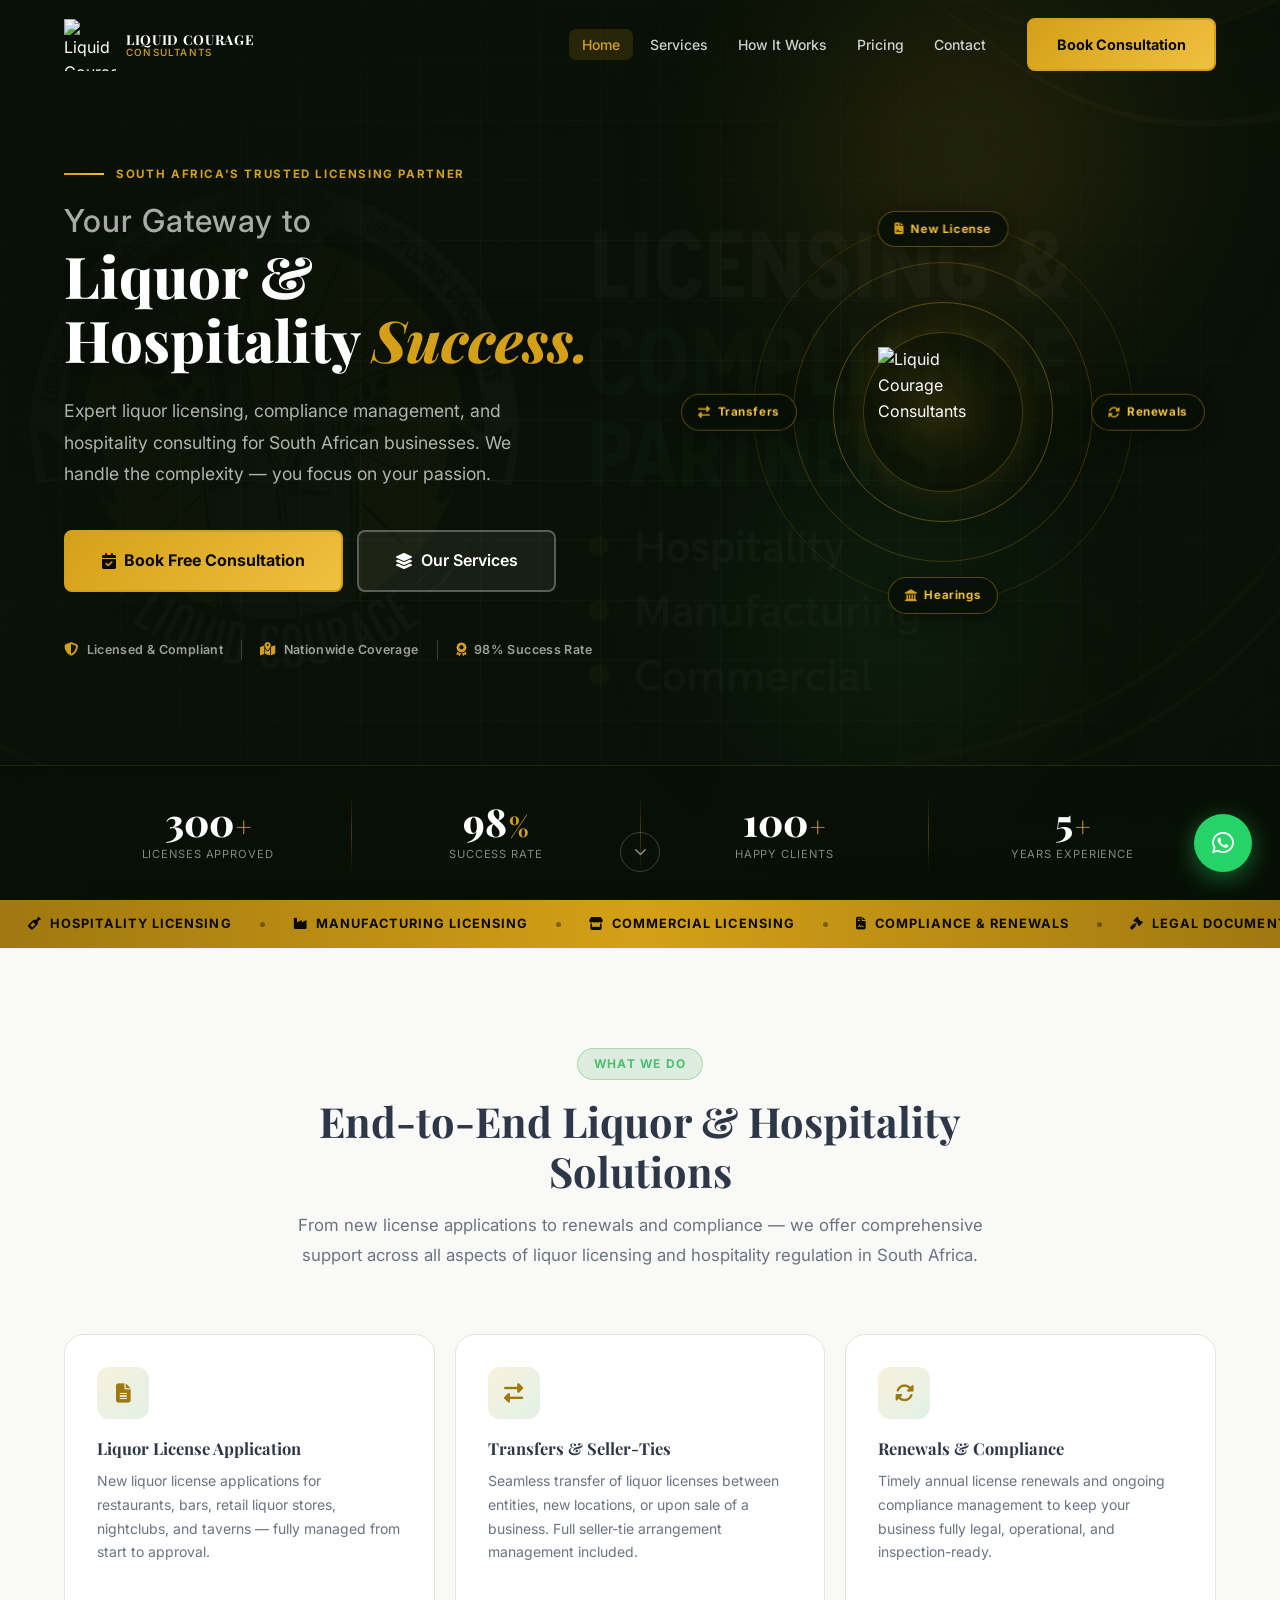
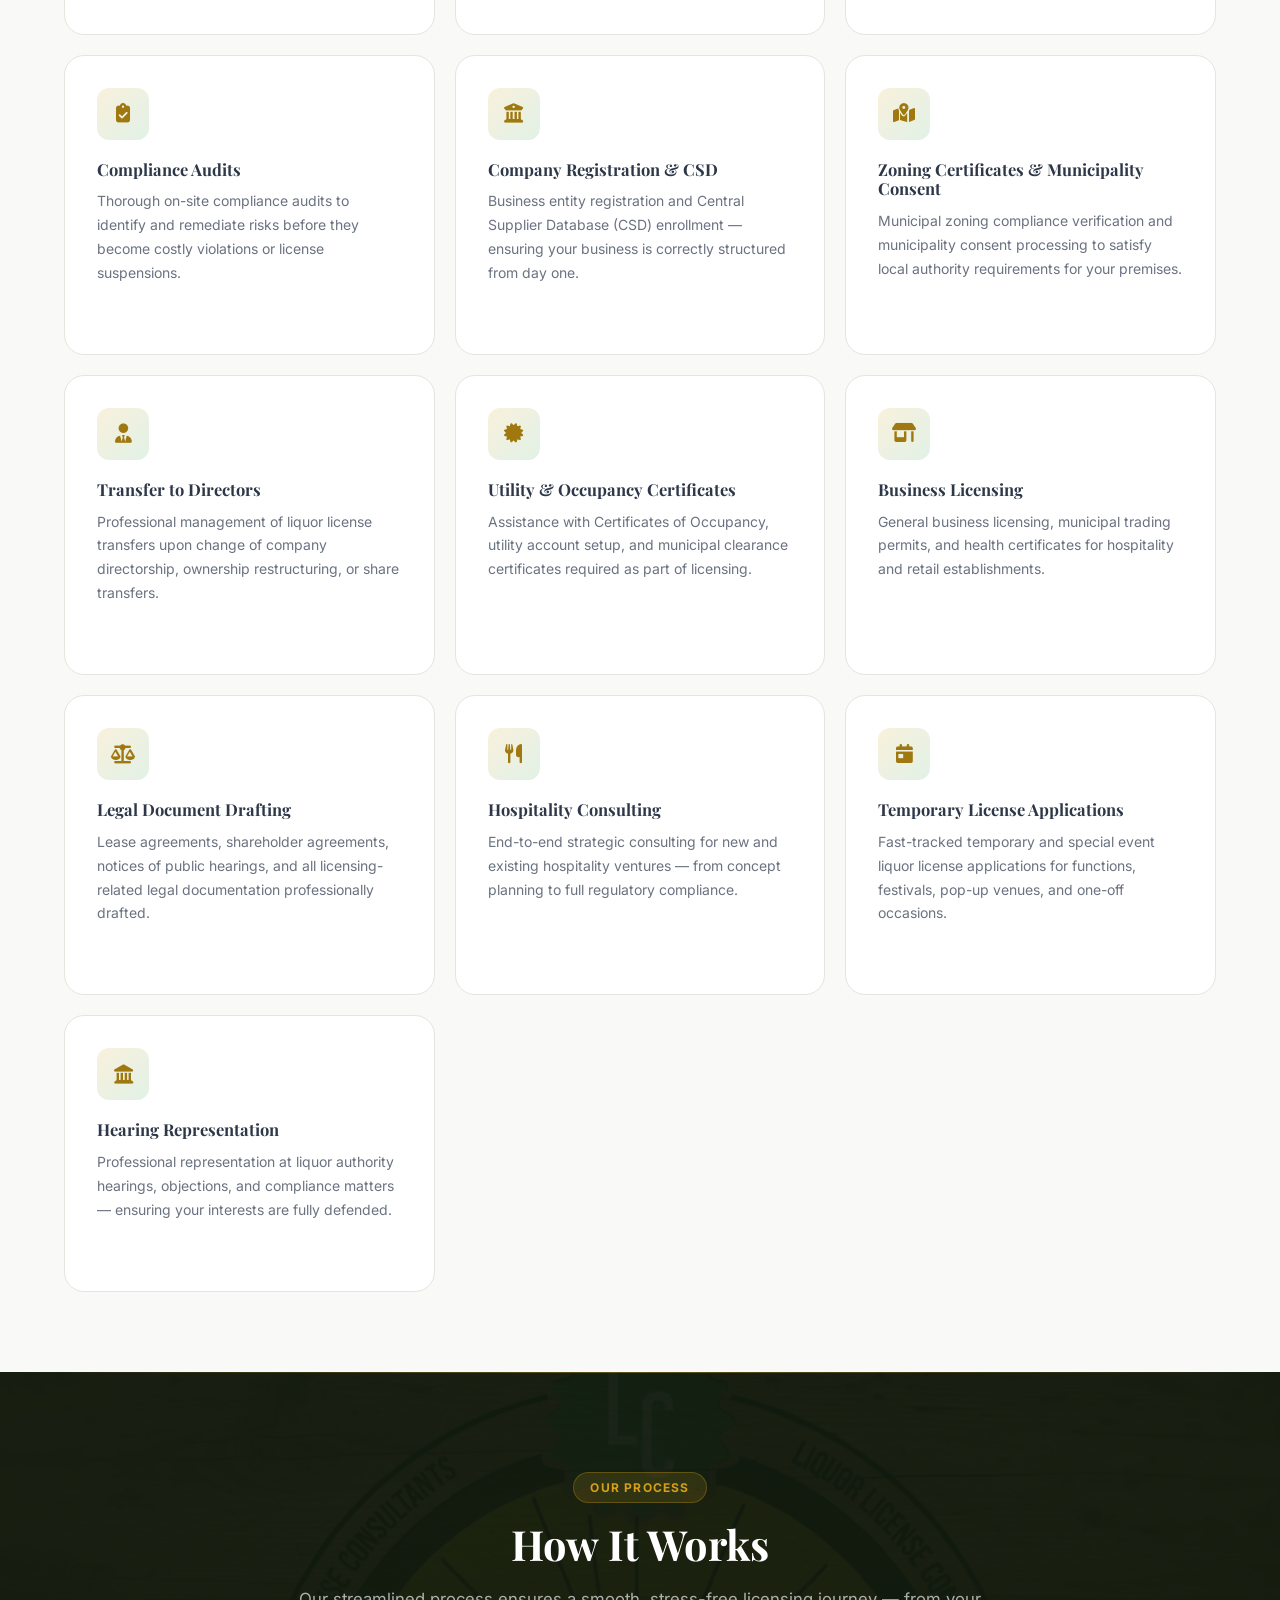
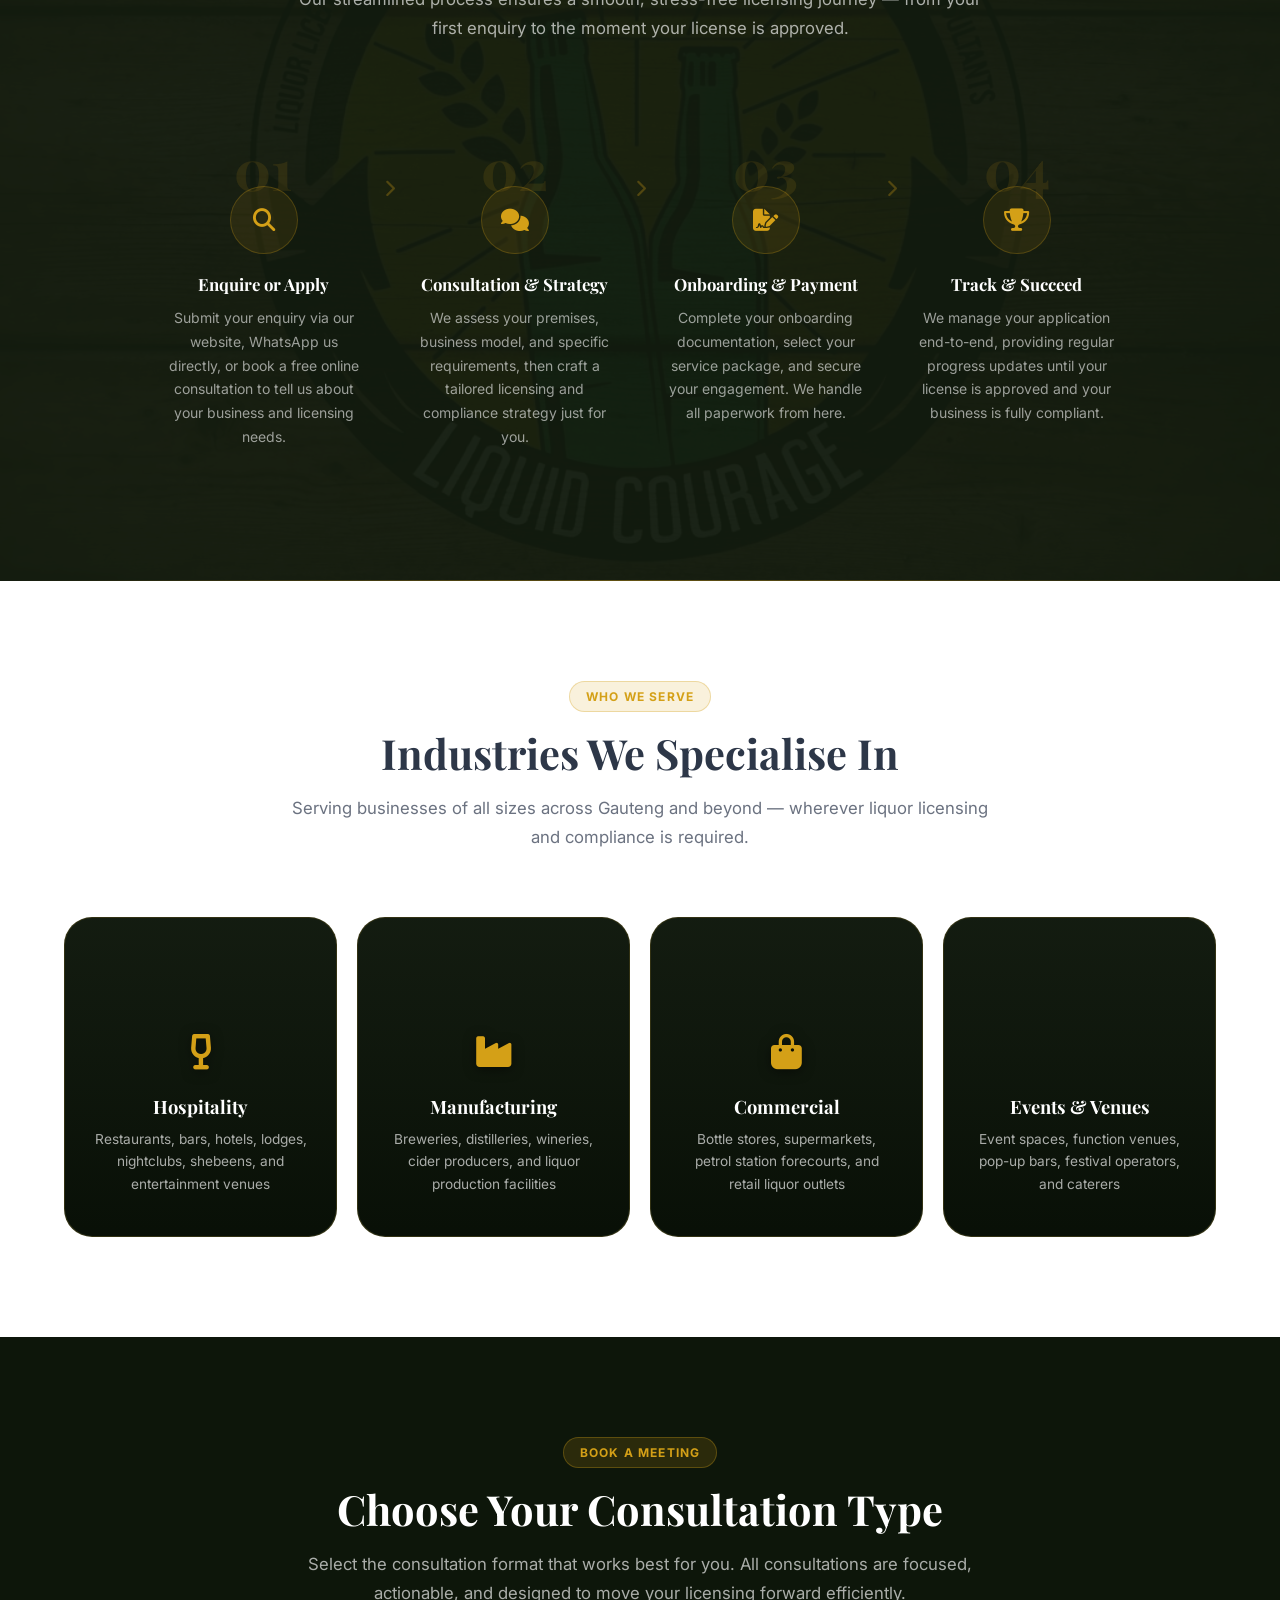
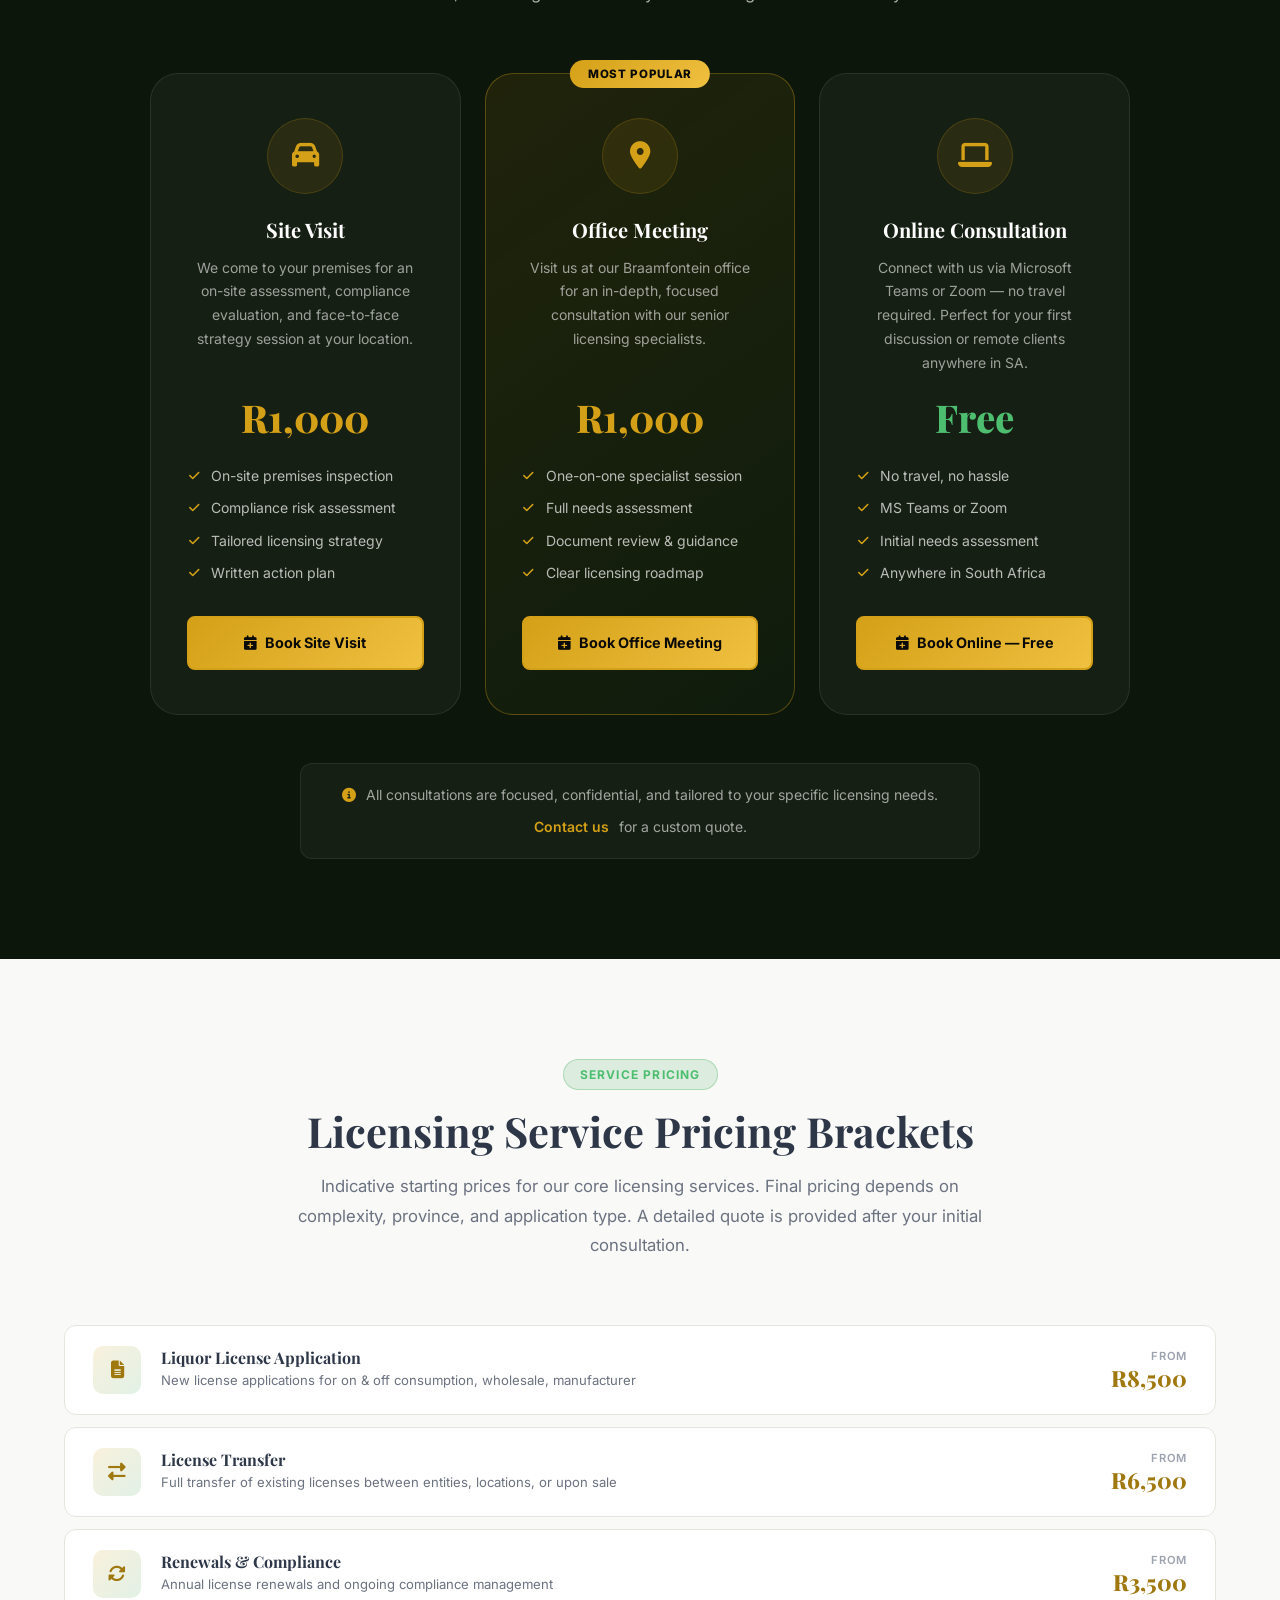
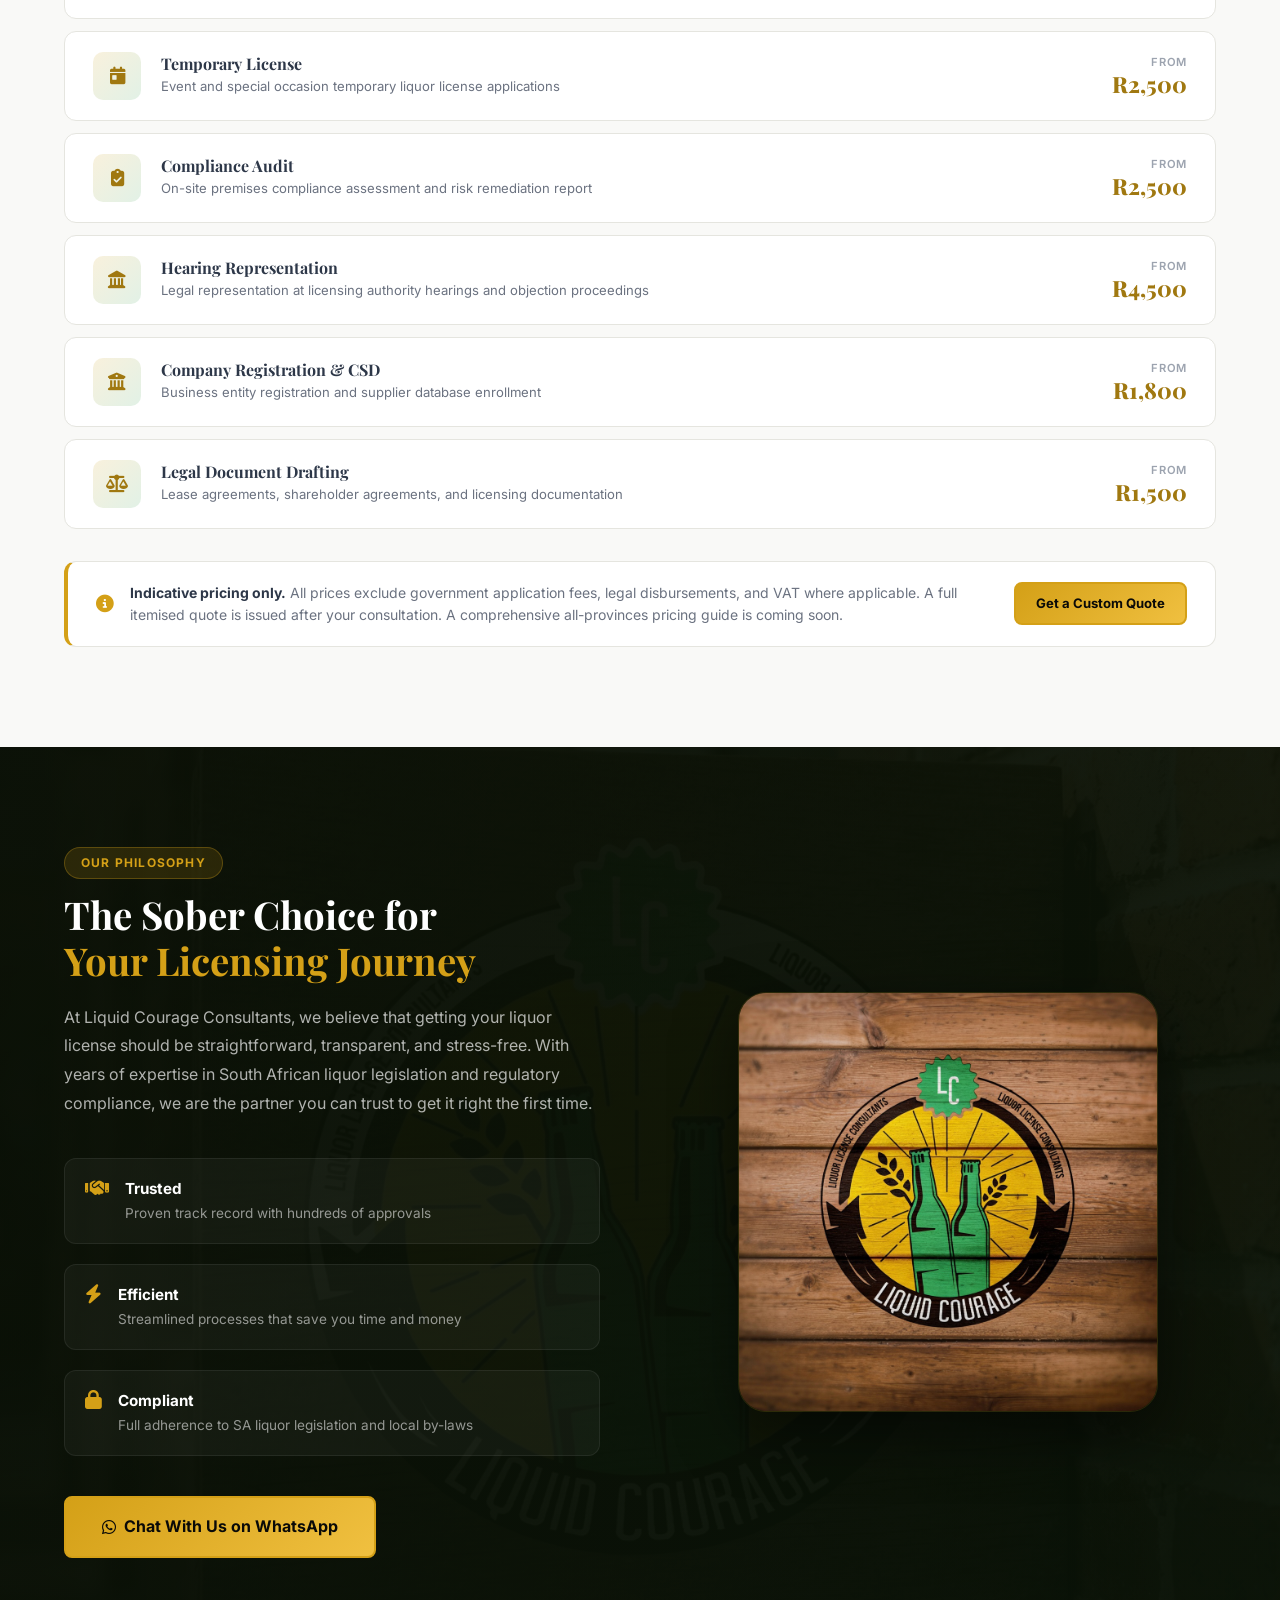
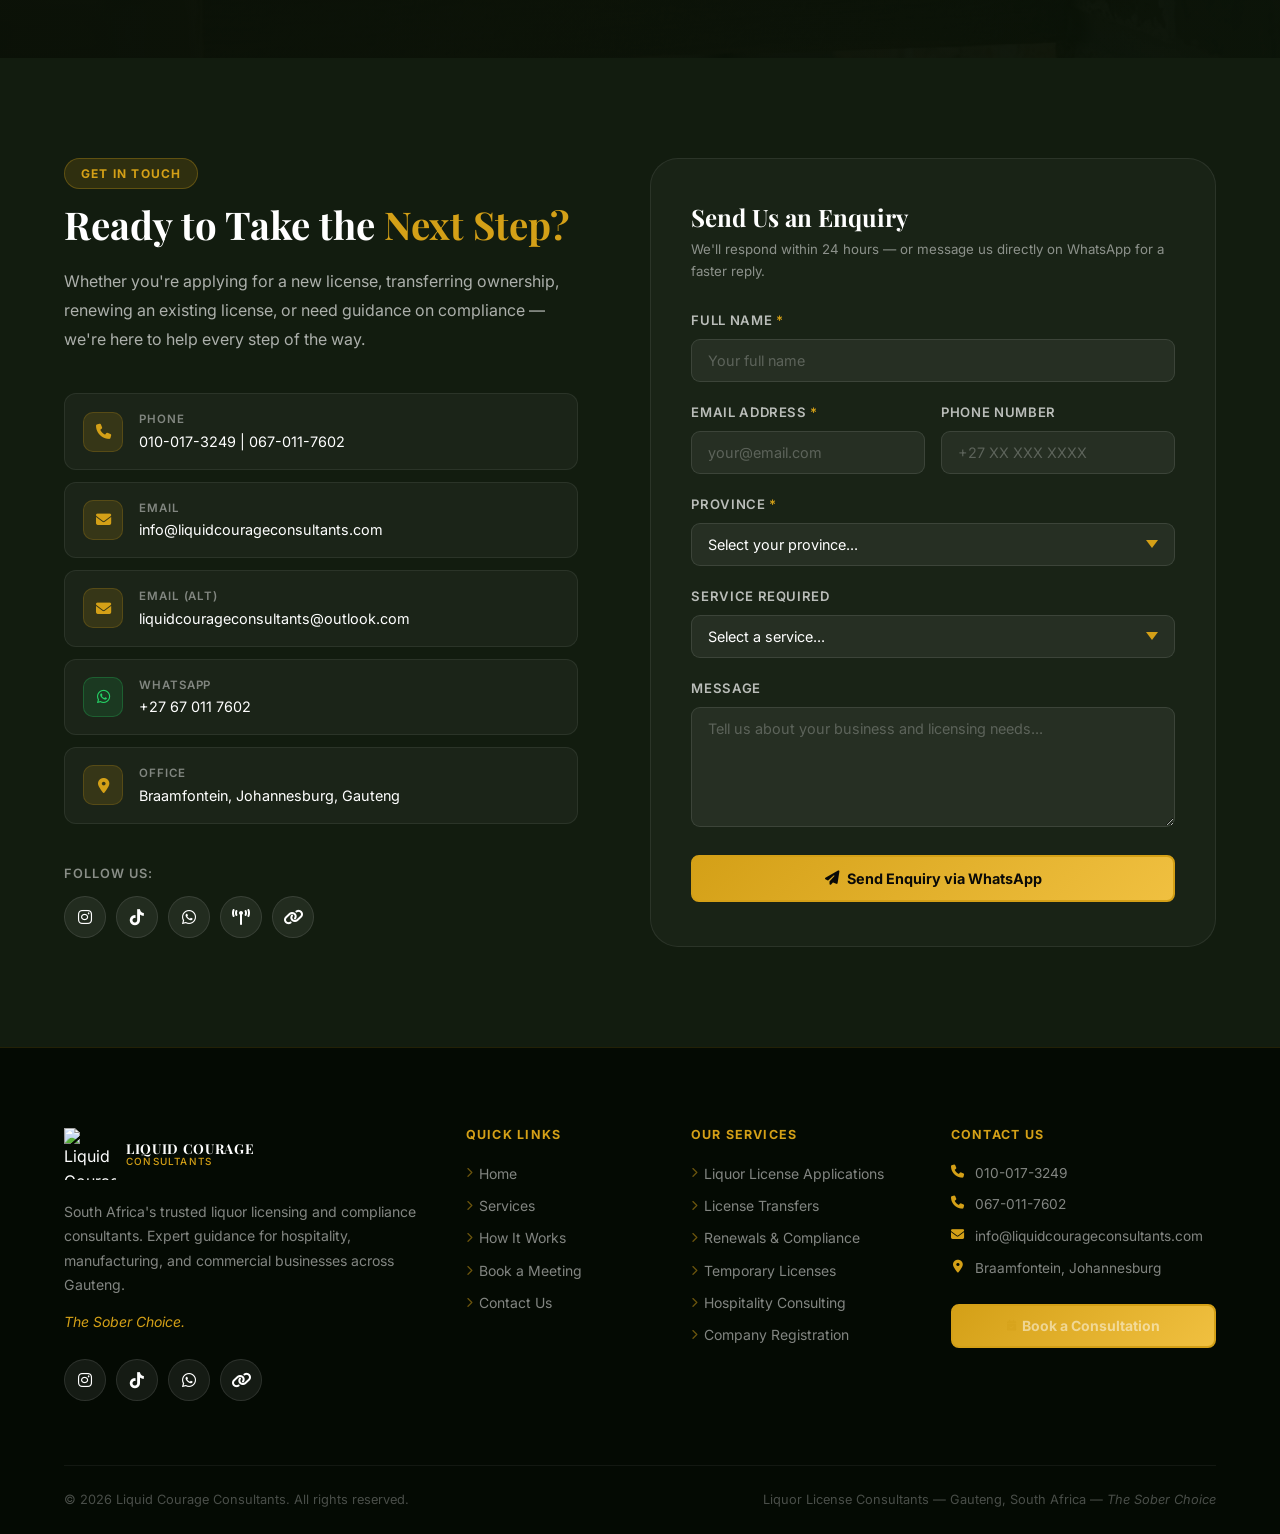
==== commit 55e28fba: "Add client photos to industry cards - Hospitality: warm bar interior with Edison bulb lighting - Man" ====
--- a/index.html
+++ b/index.html
@@ -317,22 +317,22 @@
         <p>Serving businesses of all sizes across Gauteng and beyond — wherever liquor licensing and compliance is required.</p>
       </div>
       <div class="industries-grid">
-        <div class="industry-card" data-aos>
+        <div class="industry-card" data-aos data-bg="images/MEDIA/WhatsApp Image 2026-01-07 at 15.59.37.jpeg">
           <div class="industry-icon"><i class="fas fa-wine-glass-alt"></i></div>
           <h3>Hospitality</h3>
           <p>Restaurants, bars, hotels, lodges, nightclubs, shebeens, and entertainment venues</p>
         </div>
-        <div class="industry-card" data-aos data-delay="100">
+        <div class="industry-card" data-aos data-delay="100" data-bg="images/MEDIA/WhatsApp Image 2026-03-20 at 16.32.22.jpeg">
           <div class="industry-icon"><i class="fas fa-industry"></i></div>
           <h3>Manufacturing</h3>
           <p>Breweries, distilleries, wineries, cider producers, and liquor production facilities</p>
         </div>
-        <div class="industry-card" data-aos data-delay="200">
+        <div class="industry-card" data-aos data-delay="200" data-bg="images/MEDIA/WhatsApp Image 2026-03-20 at 16.32.13.jpeg">
           <div class="industry-icon"><i class="fas fa-shopping-bag"></i></div>
           <h3>Commercial</h3>
           <p>Bottle stores, supermarkets, petrol station forecourts, and retail liquor outlets</p>
         </div>
-        <div class="industry-card" data-aos data-delay="300">
+        <div class="industry-card" data-aos data-delay="300" data-bg="images/MEDIA/WhatsApp Image 2026-03-20 at 16.25.26.jpeg">
           <div class="industry-icon"><i class="fas fa-calendar-star"></i></div>
           <h3>Events &amp; Venues</h3>
           <p>Event spaces, function venues, pop-up bars, festival operators, and caterers</p>
--- a/styles.css
+++ b/styles.css
@@ -1090,54 +1090,87 @@
 }
 
 .industry-card {
+  position: relative;
+  overflow: hidden;
   text-align: center;
-  padding: 44px 28px;
+  padding: 0 28px 40px;
   border-radius: var(--radius-xl);
-  background: var(--gray-100);
-  border: 1px solid var(--gray-200);
+  background-color: var(--dark-card);
+  background-size: cover;
+  background-position: center;
+  border: 1px solid rgba(212, 160, 23, 0.15);
   transition: var(--transition);
   cursor: default;
+  min-height: 320px;
+  display: flex;
+  flex-direction: column;
+  align-items: center;
+  justify-content: flex-end;
+}
+
+/* Dark gradient overlay so text is always readable */
+.industry-card::before {
+  content: '';
+  position: absolute;
+  inset: 0;
+  background: linear-gradient(
+    to top,
+    rgba(8, 15, 6, 0.95) 0%,
+    rgba(8, 15, 6, 0.55) 50%,
+    rgba(8, 15, 6, 0.2) 100%
+  );
+  border-radius: inherit;
+  transition: var(--transition);
+}
+
+.industry-card:hover::before {
+  background: linear-gradient(
+    to top,
+    rgba(8, 15, 6, 0.88) 0%,
+    rgba(8, 15, 6, 0.45) 55%,
+    rgba(8, 15, 6, 0.1) 100%
+  );
 }
 
 .industry-card:hover {
-  background: var(--dark);
-  border-color: rgba(212, 160, 23, 0.3);
-  transform: translateY(-6px);
-  box-shadow: var(--shadow);
+  transform: translateY(-8px);
+  box-shadow: 0 24px 64px rgba(0, 0, 0, 0.55);
+  border-color: rgba(212, 160, 23, 0.4);
 }
 
 .industry-icon {
-  font-size: 2.6rem;
+  position: relative;
+  z-index: 1;
+  font-size: 2.2rem;
   color: var(--gold);
-  margin-bottom: 20px;
-  transition: var(--transition);
-}
-
-.industry-card:hover .industry-icon {
-  transform: scale(1.1);
-}
+  margin-bottom: 16px;
+  transition: var(--transition);
+  text-shadow: 0 2px 12px rgba(0, 0, 0, 0.5);
+}
+
+.industry-card:hover .industry-icon { transform: scale(1.12); }
 
 .industry-card h3 {
-  color: var(--gray-800);
-  font-size: 1.1rem;
+  position: relative;
+  z-index: 1;
+  color: var(--white);
+  font-size: 1.15rem;
   margin-bottom: 10px;
   transition: var(--transition);
 }
 
-.industry-card:hover h3 {
-  color: var(--gold);
-}
+.industry-card:hover h3 { color: var(--gold); }
 
 .industry-card p {
-  color: var(--gray-600);
-  font-size: 0.875rem;
-  line-height: 1.6;
-  transition: var(--transition);
-}
-
-.industry-card:hover p {
-  color: rgba(255, 255, 255, 0.6);
-}
+  position: relative;
+  z-index: 1;
+  color: rgba(255, 255, 255, 0.65);
+  font-size: 0.855rem;
+  line-height: 1.65;
+  transition: var(--transition);
+}
+
+.industry-card:hover p { color: rgba(255, 255, 255, 0.85); }
 
 /* ============================================================
    PRICING
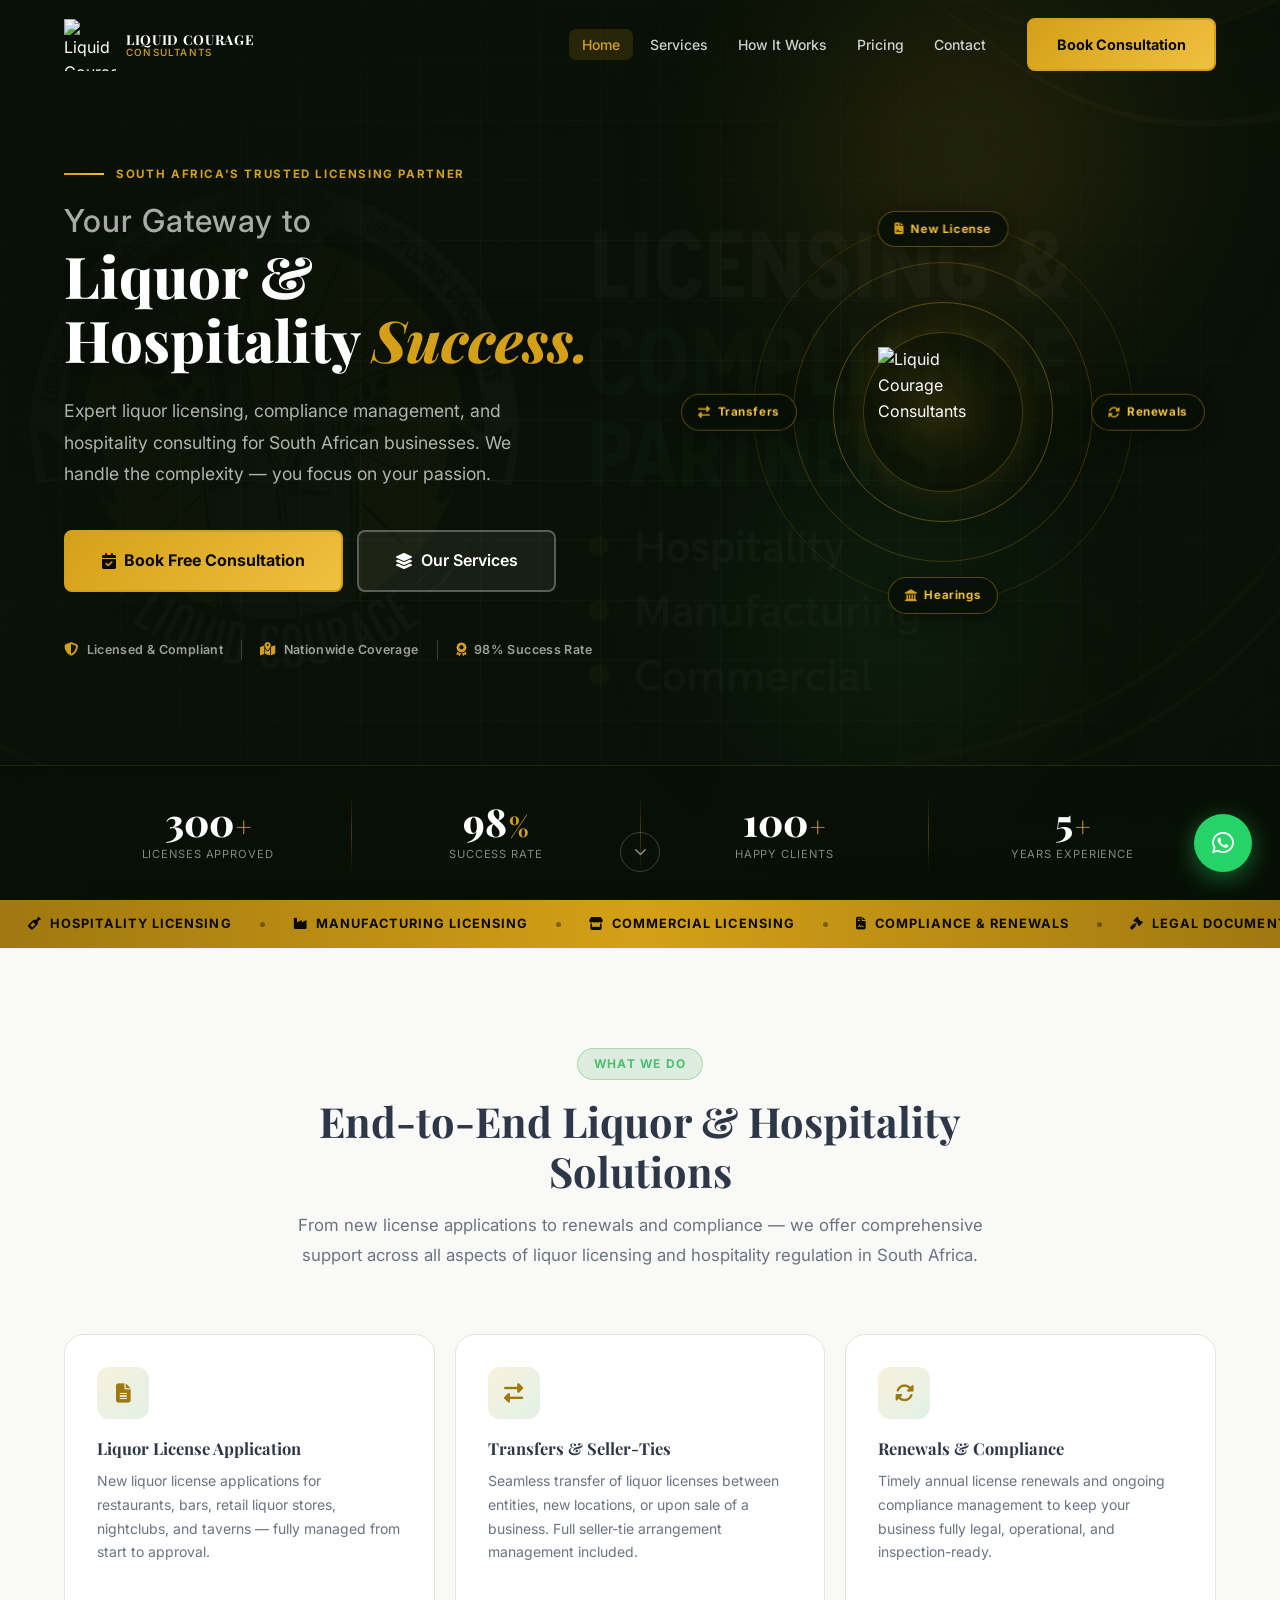
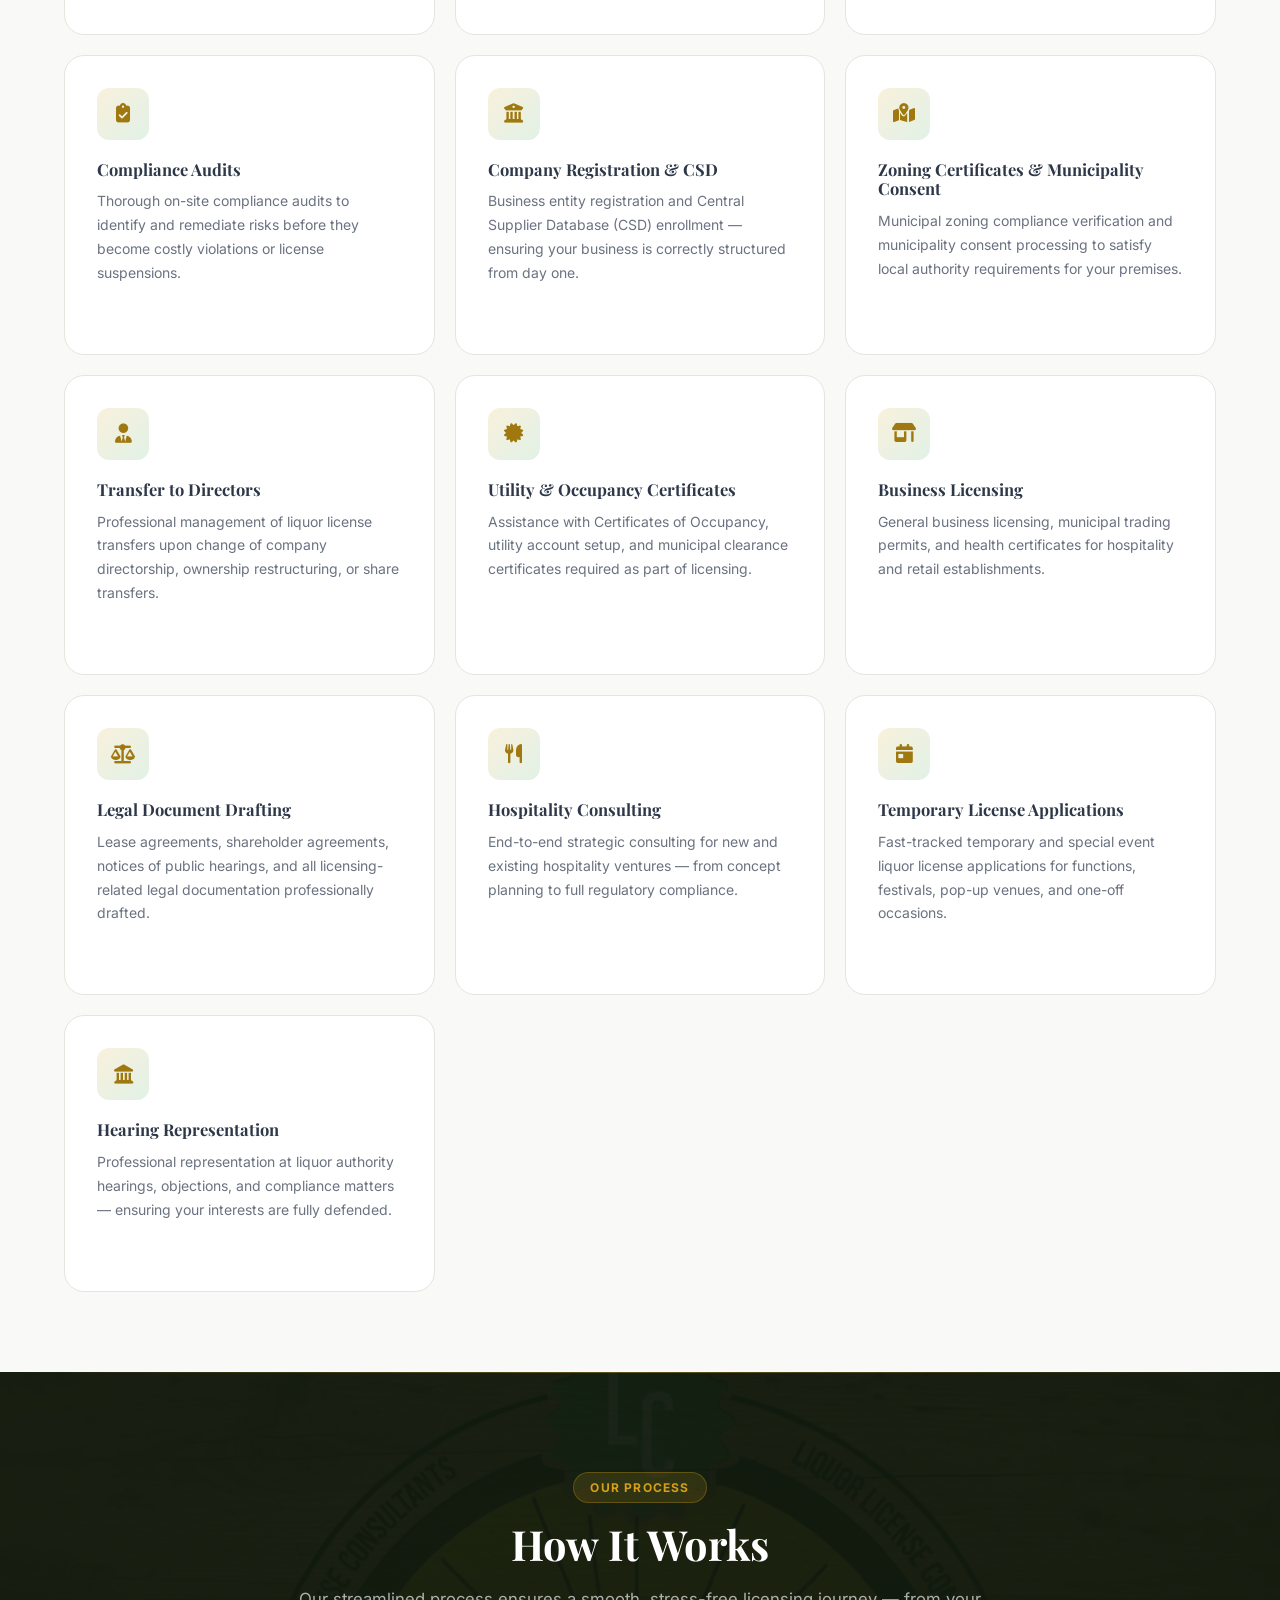
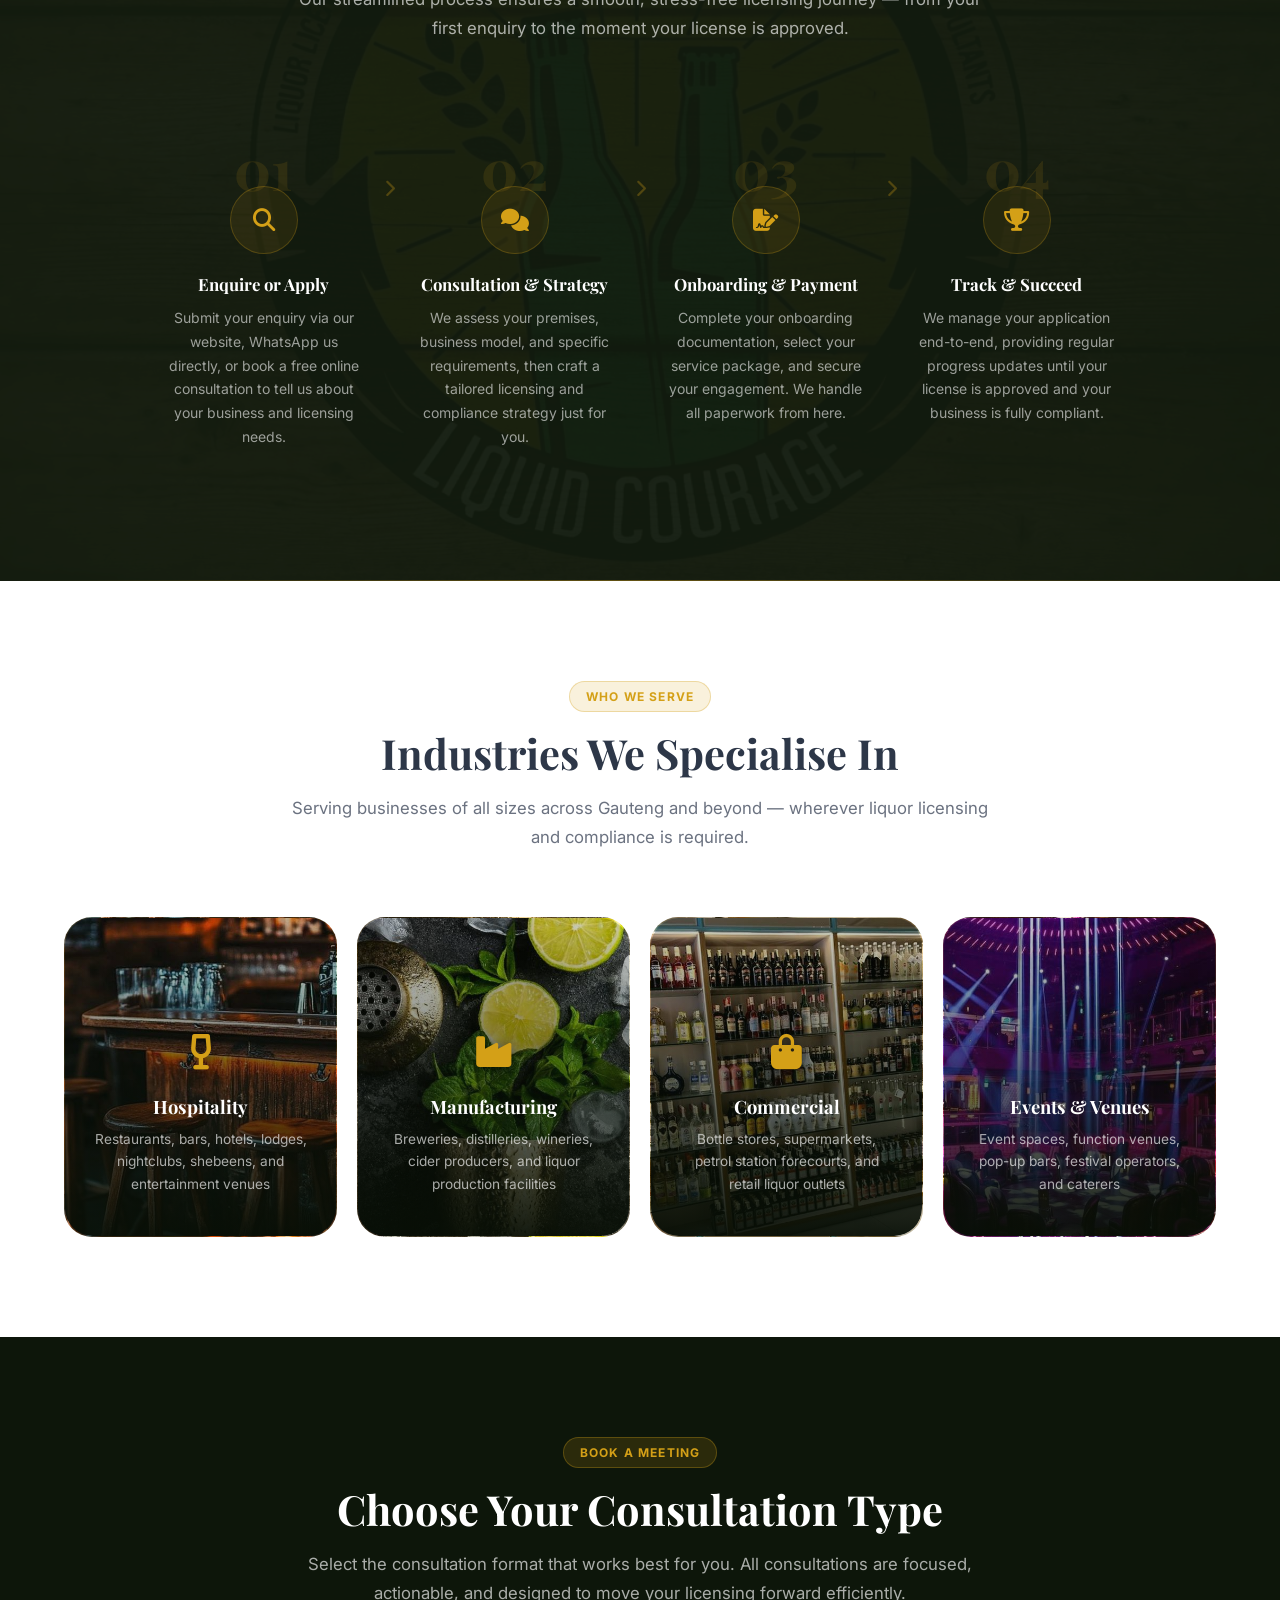
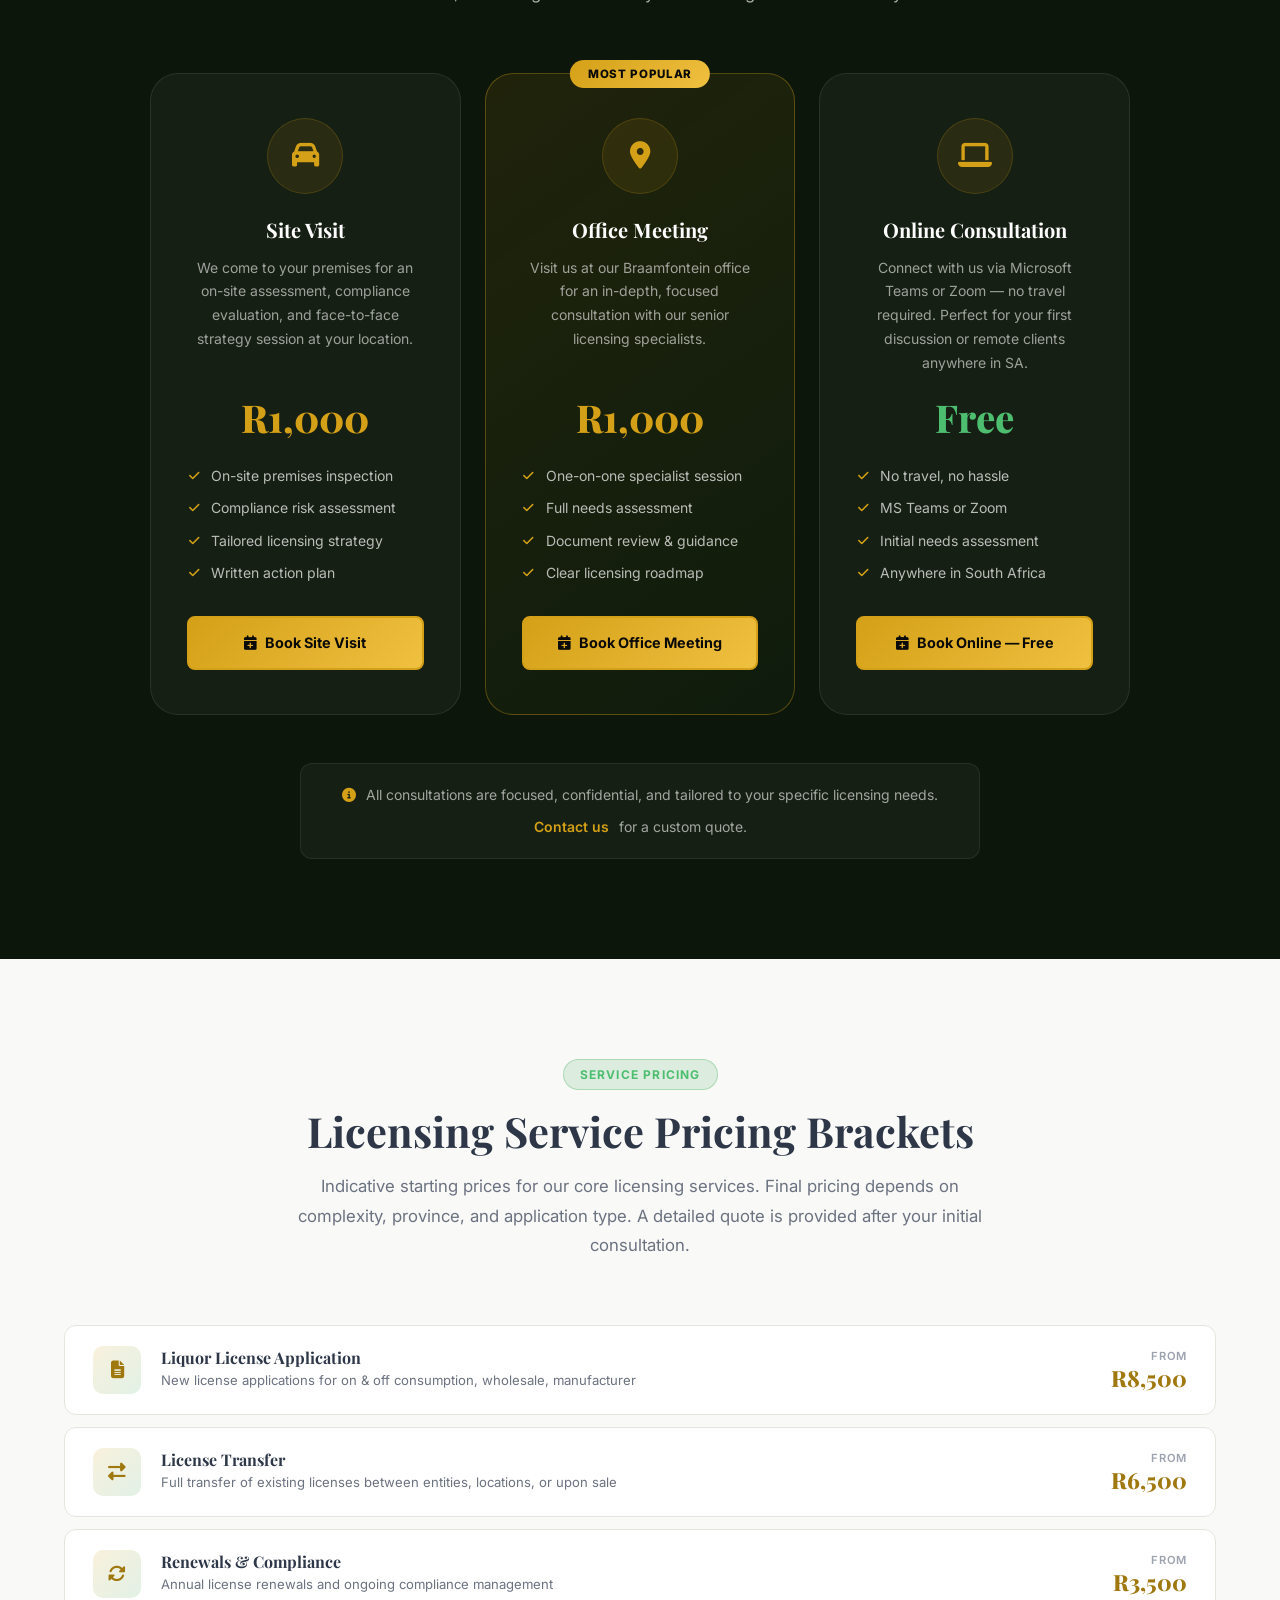
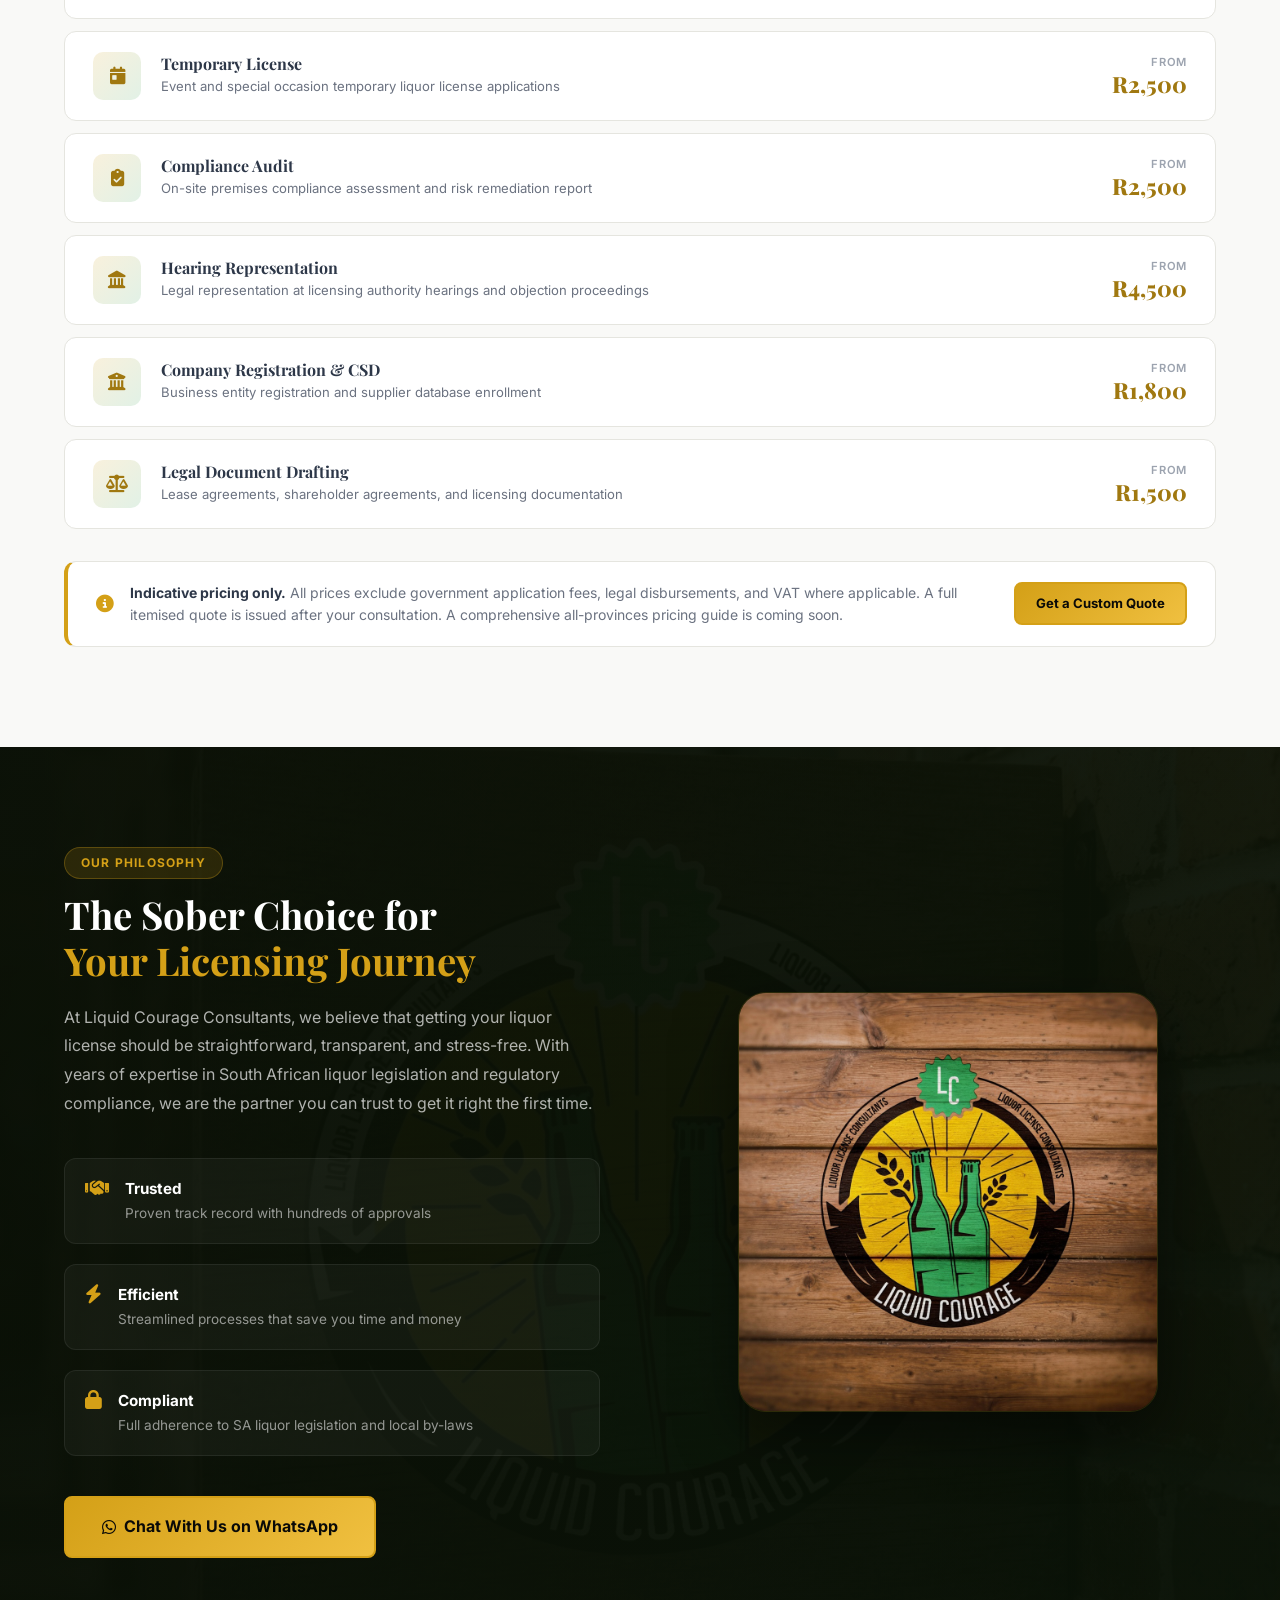
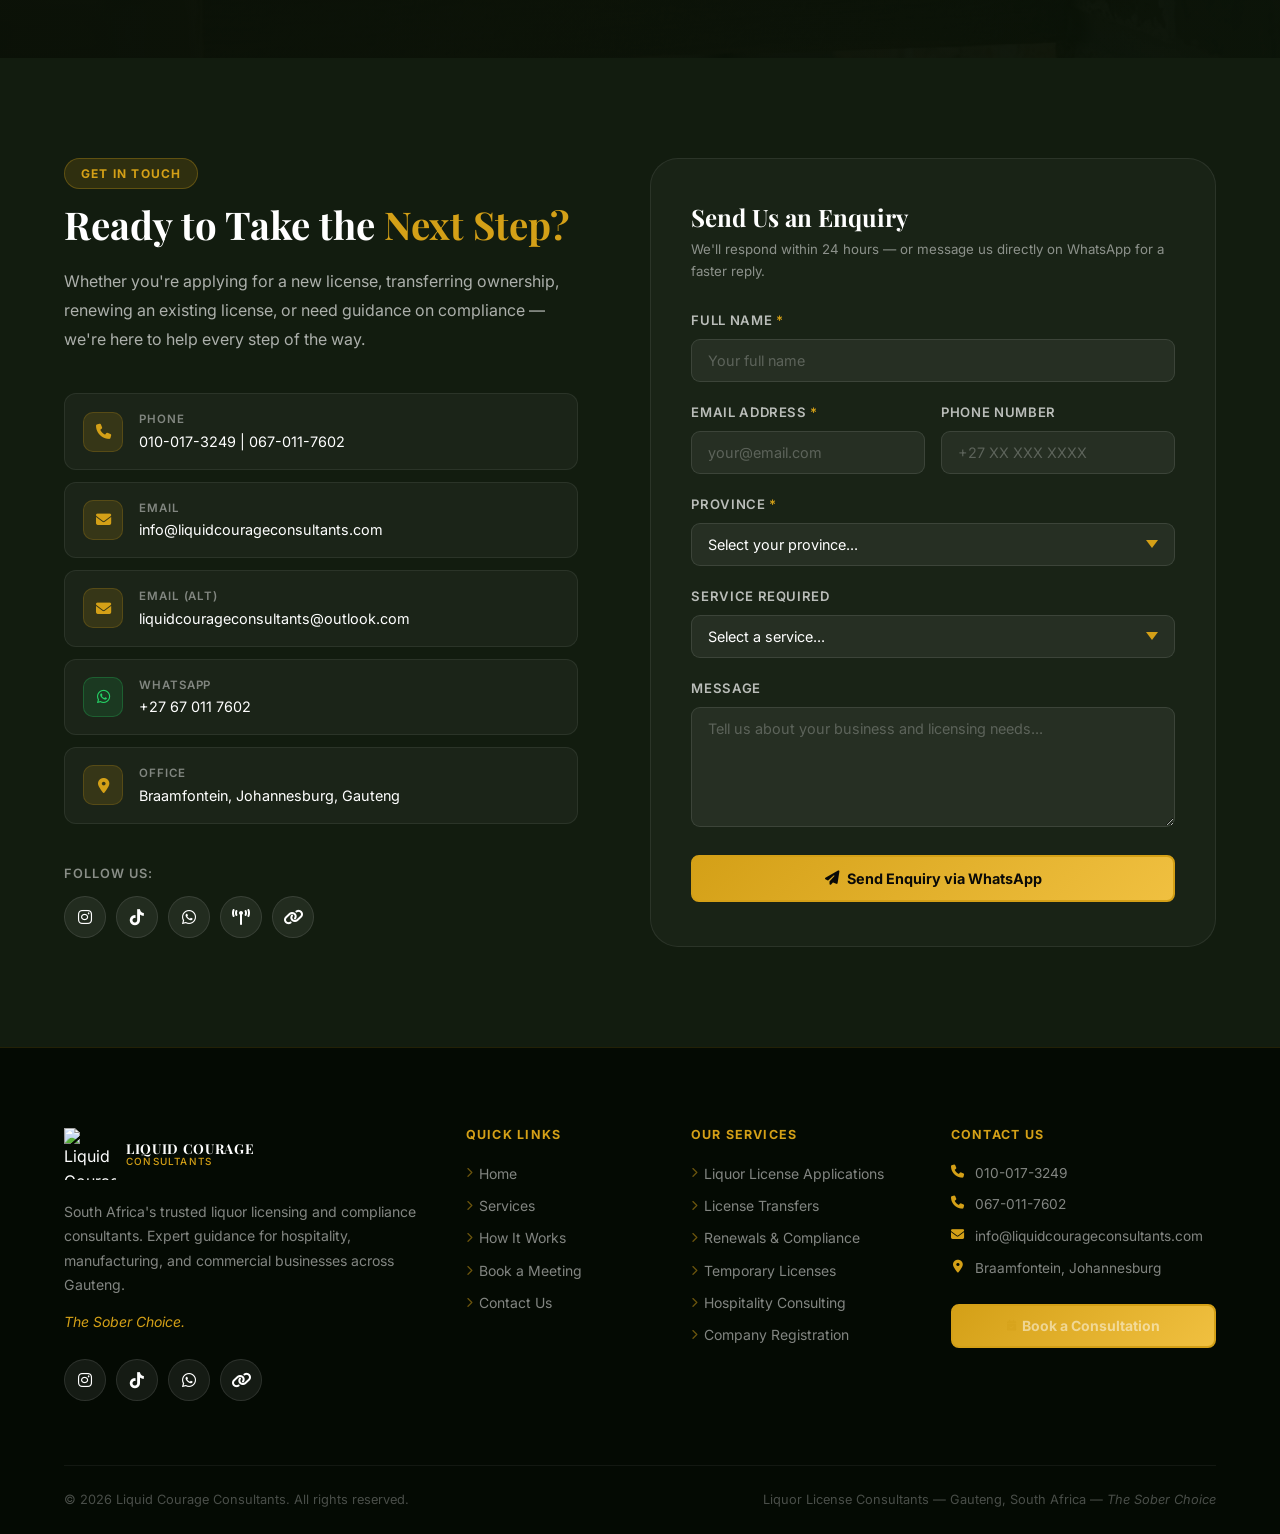
==== commit 0caa5e33: "Compress industry card images and simplify paths - Resized to 800x600 cover crop, JPEG quality 72, p" ====
--- a/index.html
+++ b/index.html
@@ -317,22 +317,22 @@
         <p>Serving businesses of all sizes across Gauteng and beyond — wherever liquor licensing and compliance is required.</p>
       </div>
       <div class="industries-grid">
-        <div class="industry-card" data-aos data-bg="images/MEDIA/WhatsApp Image 2026-01-07 at 15.59.37.jpeg">
+        <div class="industry-card" data-aos data-bg="images/industry-hospitality.jpg">
           <div class="industry-icon"><i class="fas fa-wine-glass-alt"></i></div>
           <h3>Hospitality</h3>
           <p>Restaurants, bars, hotels, lodges, nightclubs, shebeens, and entertainment venues</p>
         </div>
-        <div class="industry-card" data-aos data-delay="100" data-bg="images/MEDIA/WhatsApp Image 2026-03-20 at 16.32.22.jpeg">
+        <div class="industry-card" data-aos data-delay="100" data-bg="images/industry-manufacturing.jpg">
           <div class="industry-icon"><i class="fas fa-industry"></i></div>
           <h3>Manufacturing</h3>
           <p>Breweries, distilleries, wineries, cider producers, and liquor production facilities</p>
         </div>
-        <div class="industry-card" data-aos data-delay="200" data-bg="images/MEDIA/WhatsApp Image 2026-03-20 at 16.32.13.jpeg">
+        <div class="industry-card" data-aos data-delay="200" data-bg="images/industry-commercial.jpg">
           <div class="industry-icon"><i class="fas fa-shopping-bag"></i></div>
           <h3>Commercial</h3>
           <p>Bottle stores, supermarkets, petrol station forecourts, and retail liquor outlets</p>
         </div>
-        <div class="industry-card" data-aos data-delay="300" data-bg="images/MEDIA/WhatsApp Image 2026-03-20 at 16.25.26.jpeg">
+        <div class="industry-card" data-aos data-delay="300" data-bg="images/industry-events.jpg">
           <div class="industry-icon"><i class="fas fa-calendar-star"></i></div>
           <h3>Events &amp; Venues</h3>
           <p>Event spaces, function venues, pop-up bars, festival operators, and caterers</p>
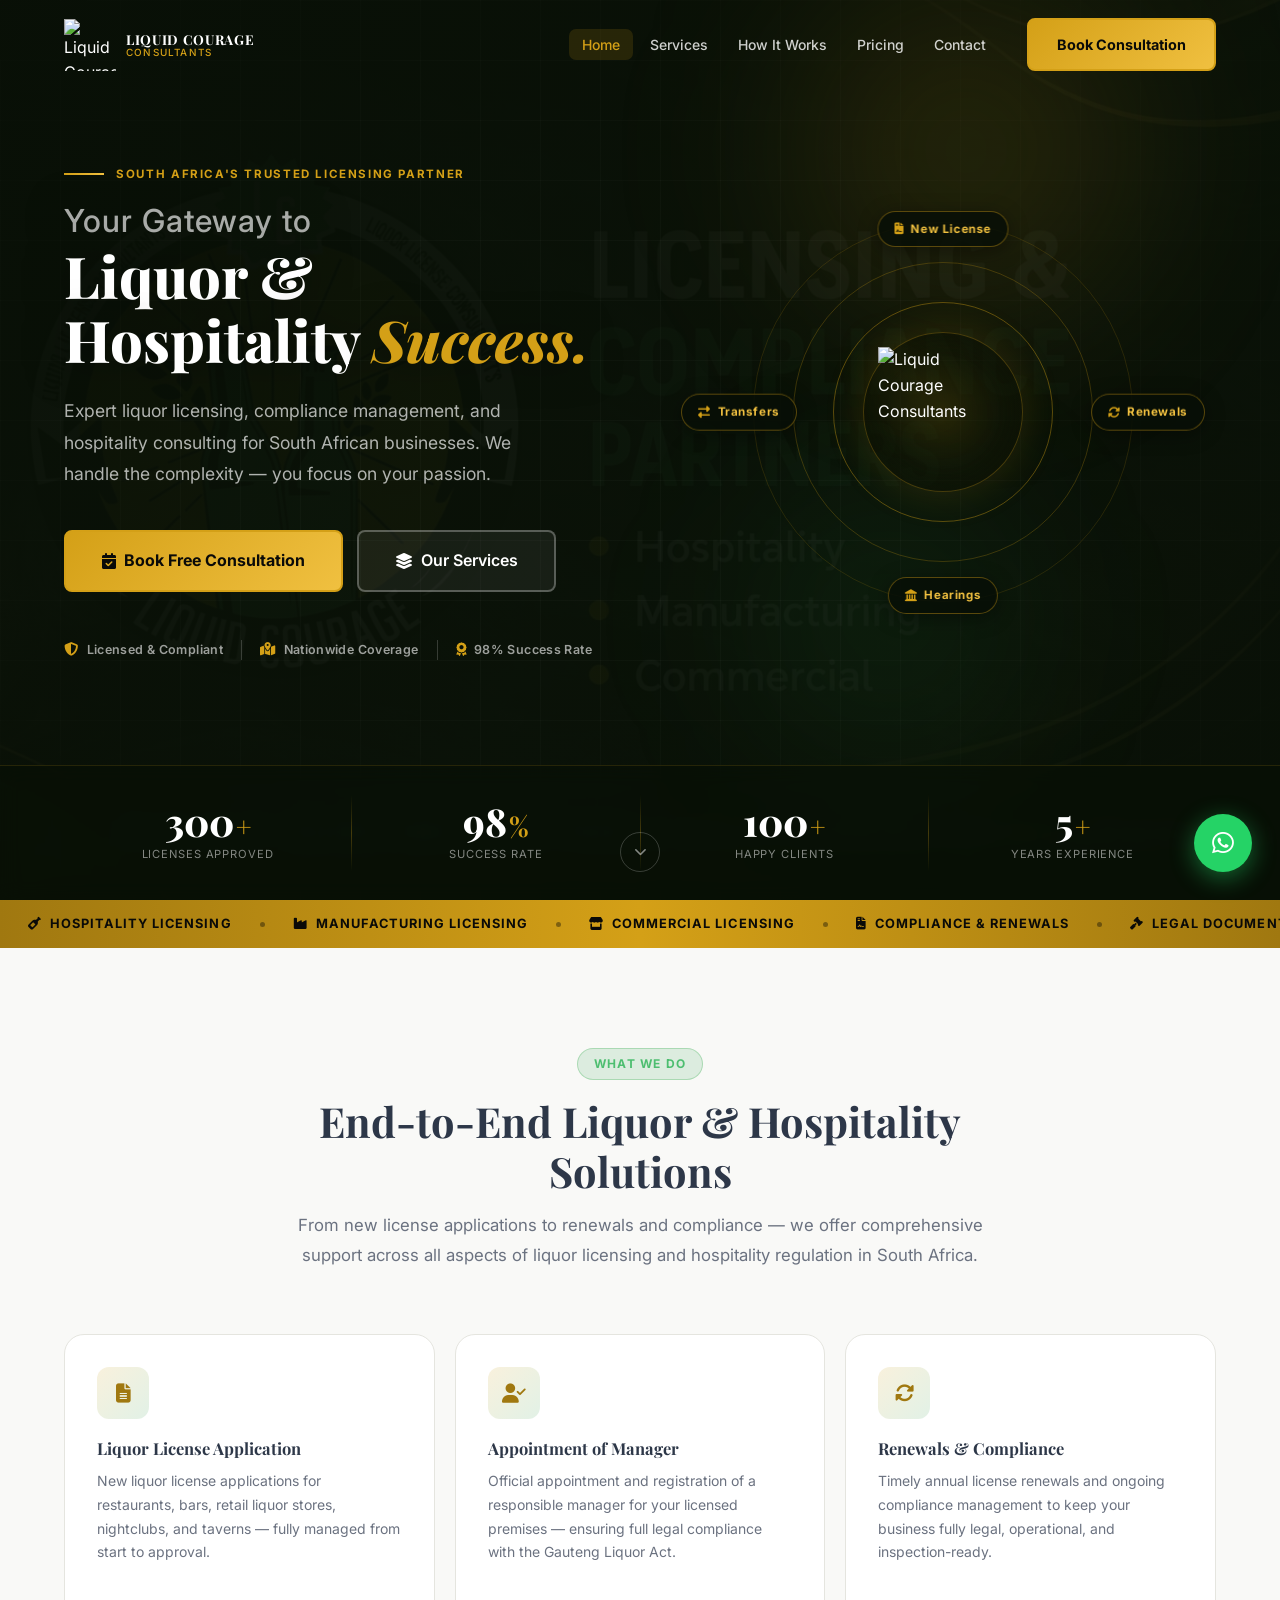
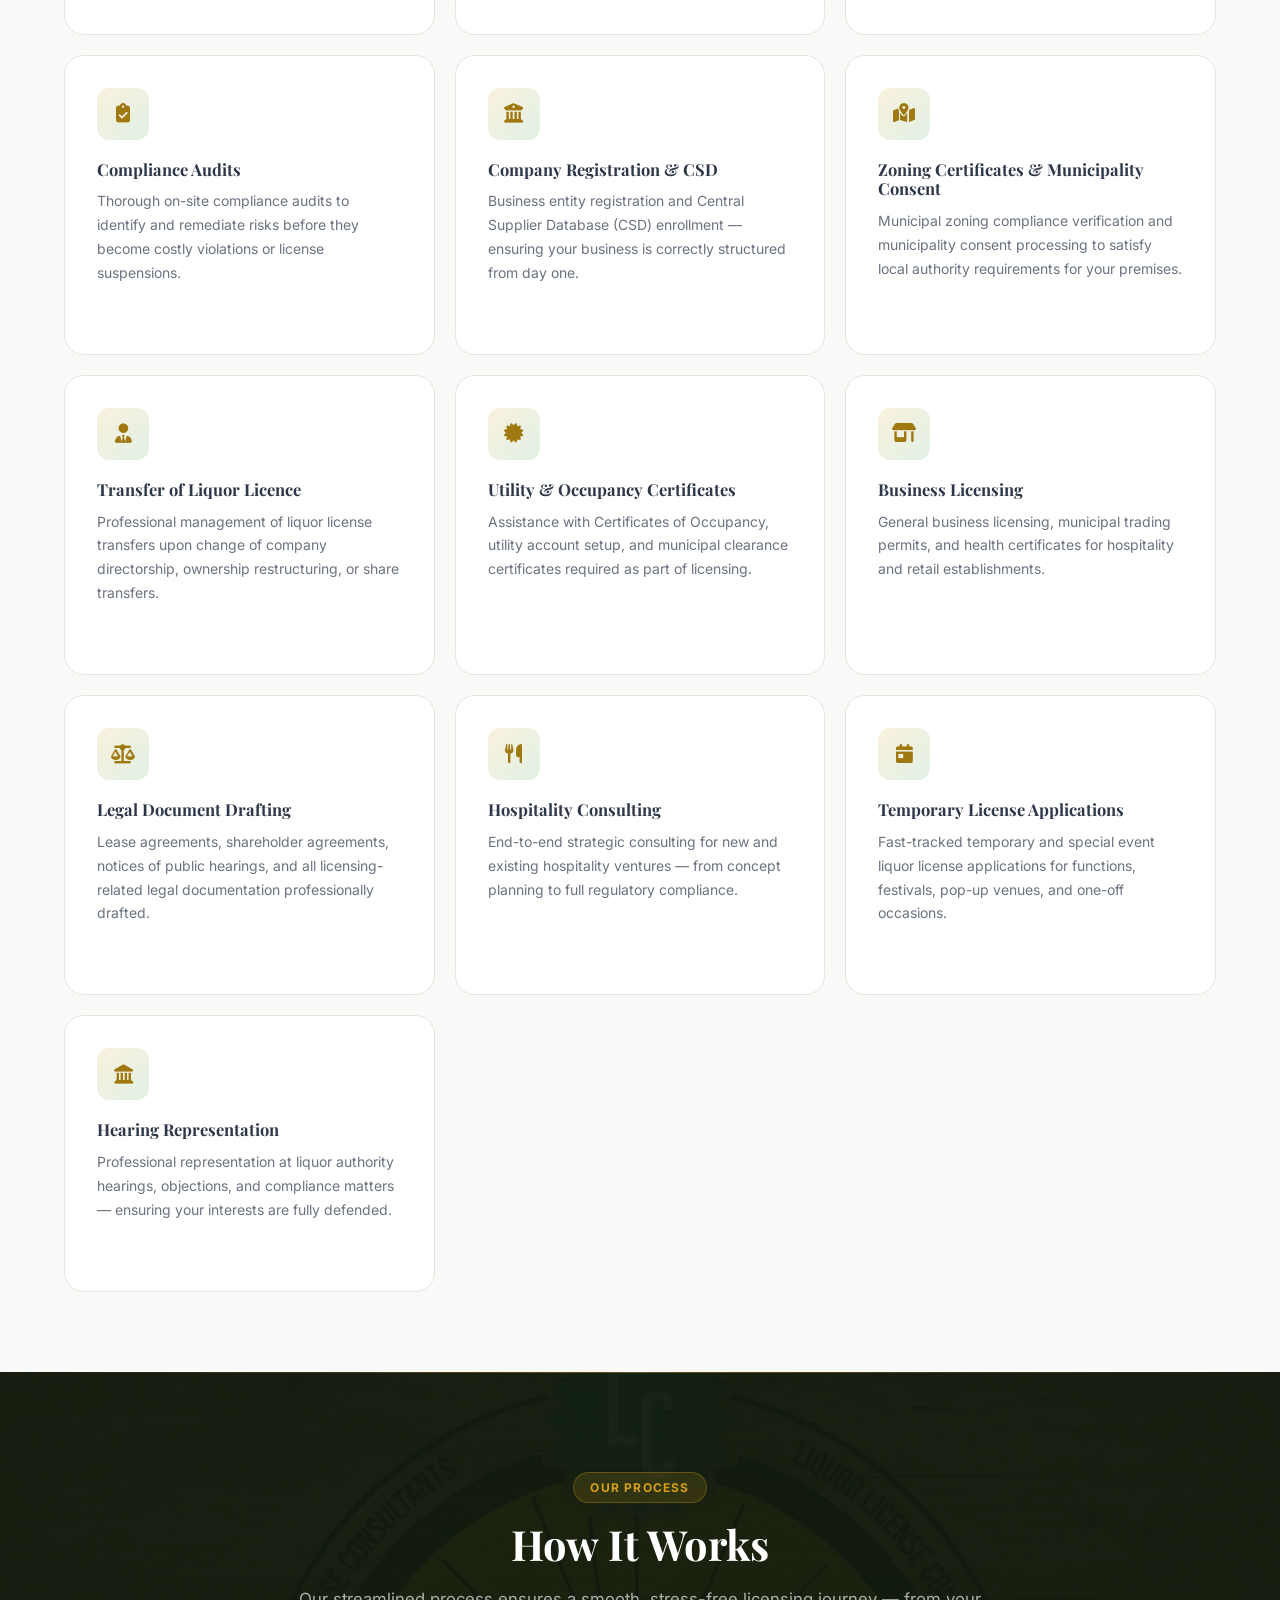
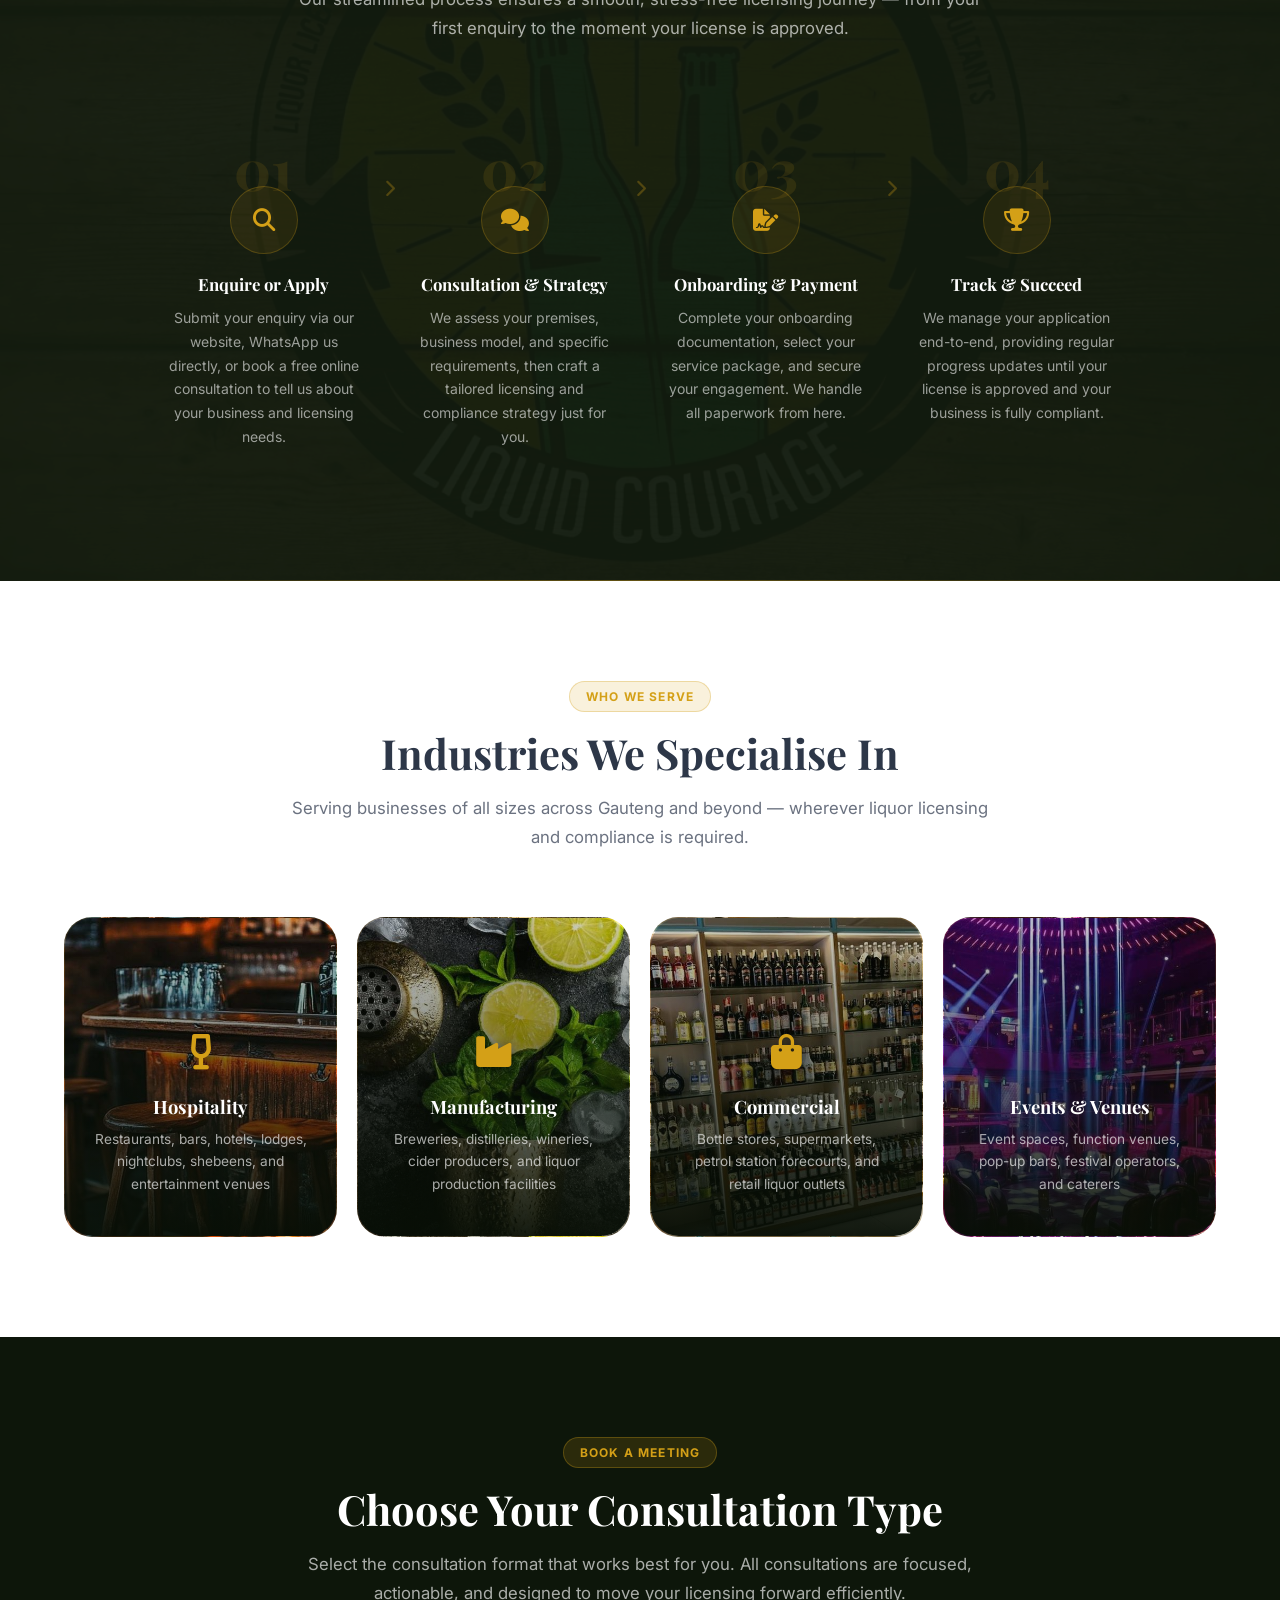
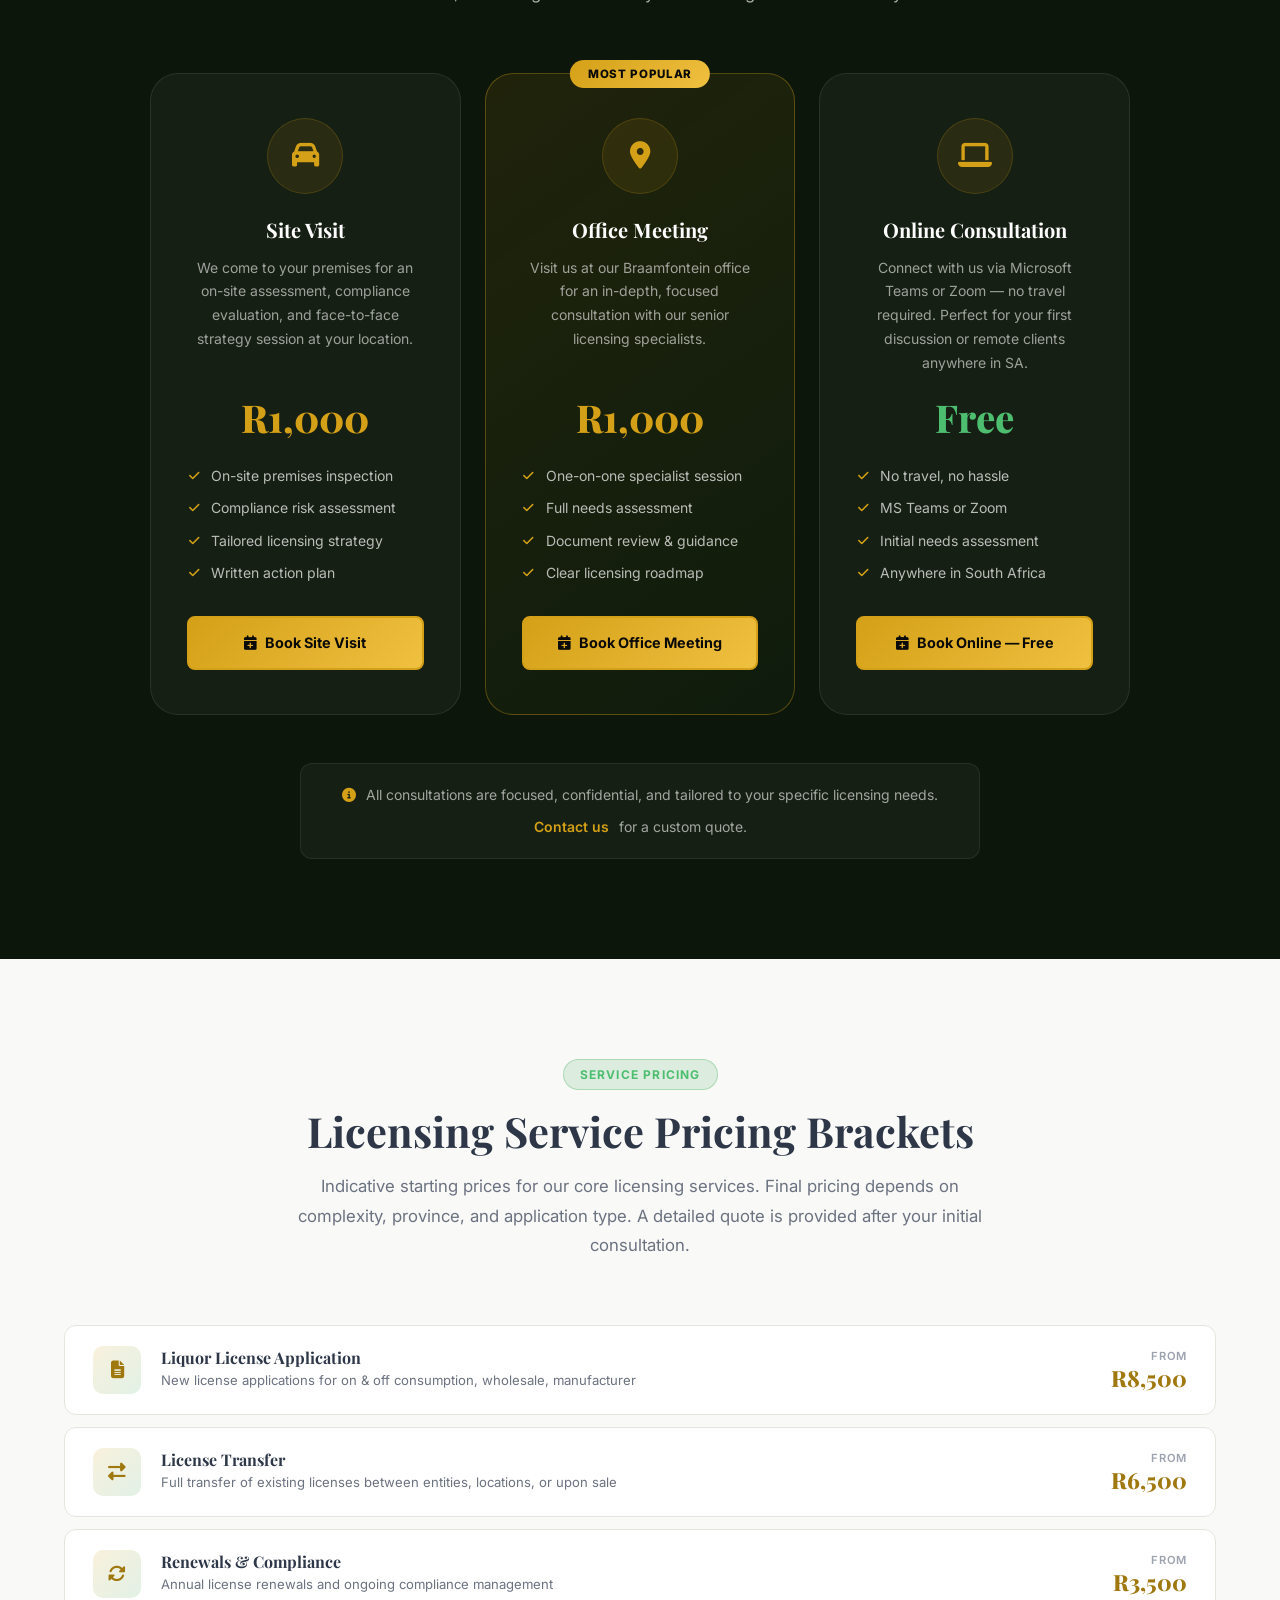
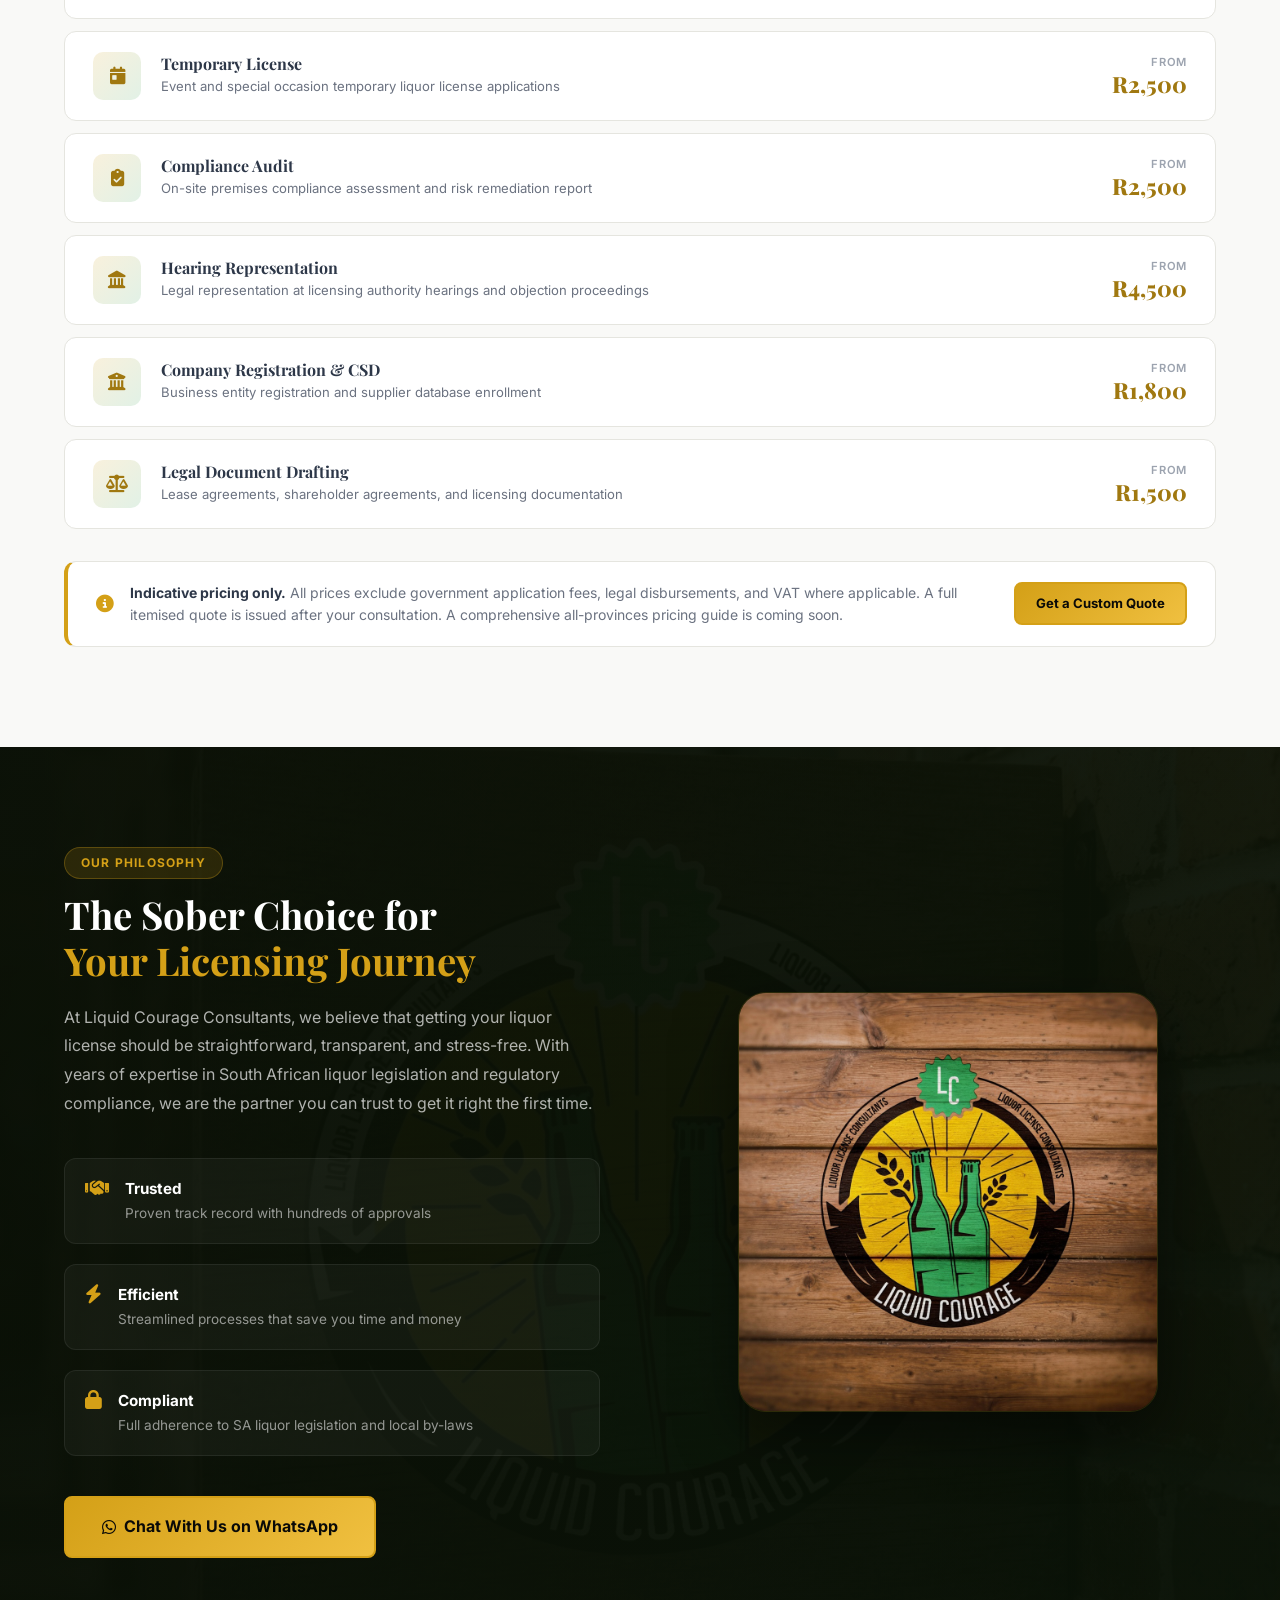
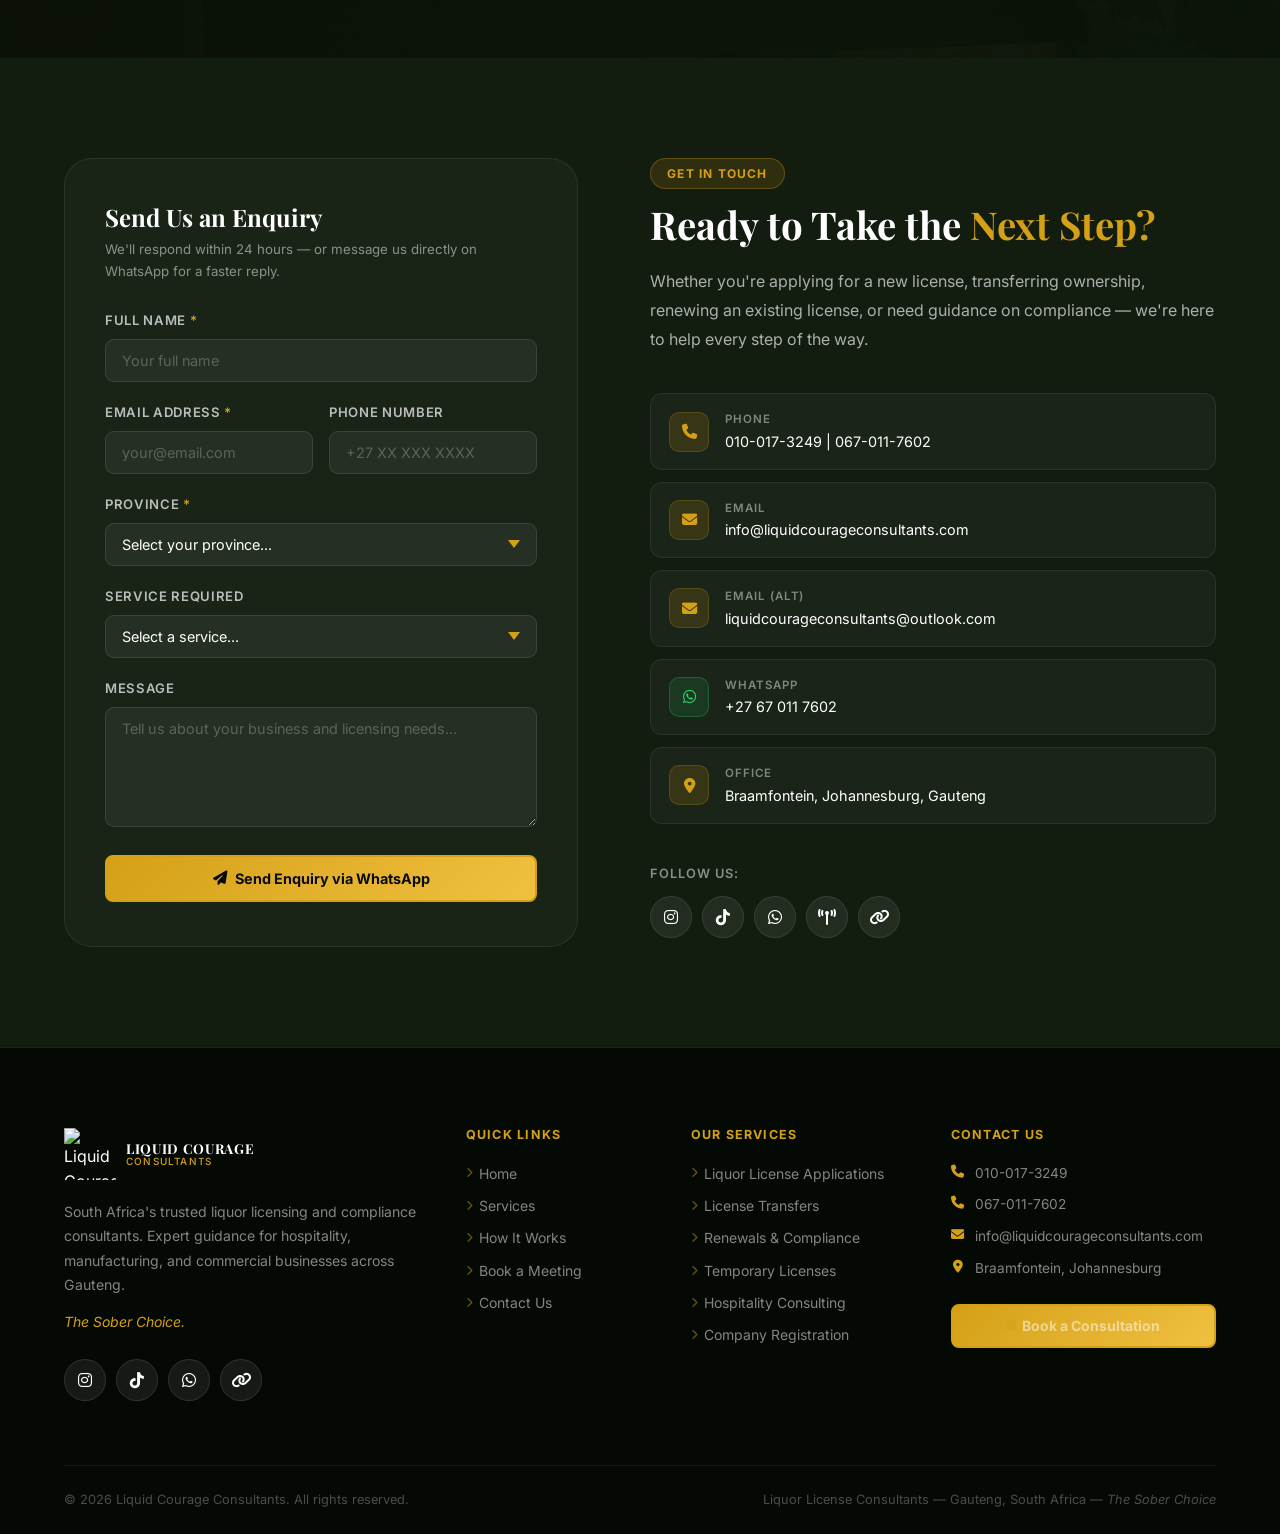
==== commit fc1b0fb5: "Fix service links to scroll to contact form, rename service cards, swap contact layout - Footer "Our" ====
--- a/index.html
+++ b/index.html
@@ -179,10 +179,10 @@
           <span class="service-cta-hint"><i class="fas fa-arrow-right"></i> Enquire now</span>
         </div>
 
-        <div class="service-card" data-aos data-delay="60" data-service="Transfers & Seller-Ties">
-          <div class="service-icon"><i class="fas fa-right-left"></i></div>
-          <h3>Transfers &amp; Seller-Ties</h3>
-          <p>Seamless transfer of liquor licenses between entities, new locations, or upon sale of a business. Full seller-tie arrangement management included.</p>
+        <div class="service-card" data-aos data-delay="60" data-service="Appointment of Manager">
+          <div class="service-icon"><i class="fas fa-user-check"></i></div>
+          <h3>Appointment of Manager</h3>
+          <p>Official appointment and registration of a responsible manager for your licensed premises — ensuring full legal compliance with the Gauteng Liquor Act.</p>
           <span class="service-cta-hint"><i class="fas fa-arrow-right"></i> Enquire now</span>
         </div>
 
@@ -214,9 +214,9 @@
           <span class="service-cta-hint"><i class="fas fa-arrow-right"></i> Enquire now</span>
         </div>
 
-        <div class="service-card" data-aos data-delay="360" data-service="Transfer to Directors">
+        <div class="service-card" data-aos data-delay="360" data-service="Transfer of Liquor Licence">
           <div class="service-icon"><i class="fas fa-user-tie"></i></div>
-          <h3>Transfer to Directors</h3>
+          <h3>Transfer of Liquor Licence</h3>
           <p>Professional management of liquor license transfers upon change of company directorship, ownership restructuring, or share transfers.</p>
           <span class="service-cta-hint"><i class="fas fa-arrow-right"></i> Enquire now</span>
         </div>
@@ -575,6 +575,88 @@
     <div class="container">
       <div class="contact-grid">
 
+        <!-- FORM FIRST so clicking services scrolls straight to it -->
+        <div class="contact-form-wrap">
+          <form class="contact-form" id="contactForm" novalidate>
+            <h3>Send Us an Enquiry</h3>
+            <p class="form-note">We'll respond within 24 hours — or message us directly on WhatsApp for a faster reply.</p>
+
+            <div class="form-group">
+              <label for="name">Full Name <span class="required">*</span></label>
+              <input type="text" id="name" name="name" placeholder="Your full name" required />
+            </div>
+
+            <div class="form-row">
+              <div class="form-group">
+                <label for="email">Email Address <span class="required">*</span></label>
+                <input type="email" id="email" name="email" placeholder="your@email.com" required />
+              </div>
+              <div class="form-group">
+                <label for="phone">Phone Number</label>
+                <input type="tel" id="phone" name="phone" placeholder="+27 XX XXX XXXX" />
+              </div>
+            </div>
+
+            <div class="form-group">
+              <label for="province">Province <span class="required">*</span></label>
+              <select id="province" name="province" required>
+                <option value="">Select your province...</option>
+                <option>Gauteng</option>
+                <option>Western Cape</option>
+                <option>Eastern Cape</option>
+                <option>KwaZulu-Natal</option>
+                <option>Limpopo</option>
+                <option>Mpumalanga</option>
+                <option>North West</option>
+                <option>Free State</option>
+                <option>Northern Cape</option>
+              </select>
+            </div>
+
+            <div class="form-group">
+              <label for="service">Service Required</label>
+              <select id="service" name="service">
+                <option value="">Select a service...</option>
+                <option>Liquor License Application</option>
+                <option>Appointment of Manager</option>
+                <option>Transfer of Liquor Licence</option>
+                <option>Renewals &amp; Compliance</option>
+                <option>Temporary License</option>
+                <option>Compliance Audit</option>
+                <option>Company Registration &amp; CSD</option>
+                <option>Zoning Certificates &amp; Municipality Consent</option>
+                <option>Hearing Representation</option>
+                <option>Hospitality Consulting</option>
+                <option>Legal Document Drafting</option>
+                <option>Other</option>
+              </select>
+            </div>
+
+            <div class="form-group licence-type-group" id="licenceTypeGroup">
+              <label for="licenceType">Type of Licence <span class="required">*</span></label>
+              <select id="licenceType" name="licenceType">
+                <option value="">Select licence type...</option>
+                <option>On Consumption</option>
+                <option>Off Consumption</option>
+                <option>Event Licence</option>
+                <option>Wholesale Licence</option>
+                <option>Manufacturer Licence</option>
+                <option>Other</option>
+              </select>
+            </div>
+
+            <div class="form-group">
+              <label for="message">Message</label>
+              <textarea id="message" name="message" rows="4" placeholder="Tell us about your business and licensing needs..."></textarea>
+            </div>
+
+            <button type="submit" class="btn btn-gold btn-full">
+              <i class="fas fa-paper-plane"></i> Send Enquiry via WhatsApp
+            </button>
+          </form>
+        </div>
+
+        <!-- CONTACT INFO second -->
         <div class="contact-info">
           <span class="section-tag">Get In Touch</span>
           <h2>Ready to Take the <span class="text-gold">Next Step?</span></h2>
@@ -621,103 +703,13 @@
           <div class="contact-social">
             <p>Follow us:</p>
             <div class="social-links">
-              <a href="https://www.instagram.com/liquidcourageconsultants?igsh=OGQ5ZDc2ODk2ZA==" target="_blank" class="social-btn instagram" aria-label="Instagram">
-                <i class="fab fa-instagram"></i>
-              </a>
-              <a href="https://vm.tiktok.com/ZM68MwMpC/" target="_blank" class="social-btn tiktok" aria-label="TikTok">
-                <i class="fab fa-tiktok"></i>
-              </a>
-              <a href="https://wa.me/27670117602" target="_blank" class="social-btn whatsapp" aria-label="WhatsApp">
-                <i class="fab fa-whatsapp"></i>
-              </a>
-              <a href="https://whatsapp.com/channel/0029VbBqf43BfxoB1UN6mk3P" target="_blank" class="social-btn wa-channel" aria-label="WhatsApp Channel">
-                <i class="fas fa-broadcast-tower"></i>
-              </a>
-              <a href="https://linktr.ee/liquidcourageconsultants" target="_blank" class="social-btn linktree" aria-label="Linktree">
-                <i class="fas fa-link"></i>
-              </a>
-            </div>
-          </div>
-        </div>
-
-        <div class="contact-form-wrap">
-          <form class="contact-form" id="contactForm" novalidate>
-            <h3>Send Us an Enquiry</h3>
-            <p class="form-note">We'll respond within 24 hours — or message us directly on WhatsApp for a faster reply.</p>
-
-            <div class="form-group">
-              <label for="name">Full Name <span class="required">*</span></label>
-              <input type="text" id="name" name="name" placeholder="Your full name" required />
-            </div>
-
-            <div class="form-row">
-              <div class="form-group">
-                <label for="email">Email Address <span class="required">*</span></label>
-                <input type="email" id="email" name="email" placeholder="your@email.com" required />
-              </div>
-              <div class="form-group">
-                <label for="phone">Phone Number</label>
-                <input type="tel" id="phone" name="phone" placeholder="+27 XX XXX XXXX" />
-              </div>
-            </div>
-
-            <div class="form-group">
-              <label for="province">Province <span class="required">*</span></label>
-              <select id="province" name="province" required>
-                <option value="">Select your province...</option>
-                <option>Gauteng</option>
-                <option>Western Cape</option>
-                <option>Eastern Cape</option>
-                <option>KwaZulu-Natal</option>
-                <option>Limpopo</option>
-                <option>Mpumalanga</option>
-                <option>North West</option>
-                <option>Free State</option>
-                <option>Northern Cape</option>
-              </select>
-            </div>
-
-            <div class="form-group">
-              <label for="service">Service Required</label>
-              <select id="service" name="service">
-                <option value="">Select a service...</option>
-                <option>Liquor License Application</option>
-                <option>License Transfer</option>
-                <option>Renewals &amp; Compliance</option>
-                <option>Temporary License</option>
-                <option>Compliance Audit</option>
-                <option>Company Registration &amp; CSD</option>
-                <option>Zoning Certificates &amp; Municipality Consent</option>
-                <option>Transfer to Directors</option>
-                <option>Hearing Representation</option>
-                <option>Hospitality Consulting</option>
-                <option>Legal Document Drafting</option>
-                <option>Other</option>
-              </select>
-            </div>
-
-            <div class="form-group licence-type-group" id="licenceTypeGroup">
-              <label for="licenceType">Type of Licence <span class="required">*</span></label>
-              <select id="licenceType" name="licenceType">
-                <option value="">Select licence type...</option>
-                <option>On Consumption</option>
-                <option>Off Consumption</option>
-                <option>Event Licence</option>
-                <option>Wholesale Licence</option>
-                <option>Manufacturer Licence</option>
-                <option>Other</option>
-              </select>
-            </div>
-
-            <div class="form-group">
-              <label for="message">Message</label>
-              <textarea id="message" name="message" rows="4" placeholder="Tell us about your business and licensing needs..."></textarea>
-            </div>
-
-            <button type="submit" class="btn btn-gold btn-full">
-              <i class="fas fa-paper-plane"></i> Send Enquiry via WhatsApp
-            </button>
-          </form>
+              <a href="https://www.instagram.com/liquidcourageconsultants?igsh=OGQ5ZDc2ODk2ZA==" target="_blank" class="social-btn instagram" aria-label="Instagram"><i class="fab fa-instagram"></i></a>
+              <a href="https://vm.tiktok.com/ZM68MwMpC/" target="_blank" class="social-btn tiktok" aria-label="TikTok"><i class="fab fa-tiktok"></i></a>
+              <a href="https://wa.me/27670117602" target="_blank" class="social-btn whatsapp" aria-label="WhatsApp"><i class="fab fa-whatsapp"></i></a>
+              <a href="https://whatsapp.com/channel/0029VbBqf43BfxoB1UN6mk3P" target="_blank" class="social-btn wa-channel" aria-label="WhatsApp Channel"><i class="fas fa-broadcast-tower"></i></a>
+              <a href="https://linktr.ee/liquidcourageconsultants" target="_blank" class="social-btn linktree" aria-label="Linktree"><i class="fas fa-link"></i></a>
+            </div>
+          </div>
         </div>
 
       </div>
@@ -760,12 +752,12 @@
         <div class="footer-col">
           <h4>Our Services</h4>
           <ul>
-            <li><a href="#services"><i class="fas fa-chevron-right"></i> Liquor License Applications</a></li>
-            <li><a href="#services"><i class="fas fa-chevron-right"></i> License Transfers</a></li>
-            <li><a href="#services"><i class="fas fa-chevron-right"></i> Renewals &amp; Compliance</a></li>
-            <li><a href="#services"><i class="fas fa-chevron-right"></i> Temporary Licenses</a></li>
-            <li><a href="#services"><i class="fas fa-chevron-right"></i> Hospitality Consulting</a></li>
-            <li><a href="#services"><i class="fas fa-chevron-right"></i> Company Registration</a></li>
+            <li><a href="#contact"><i class="fas fa-chevron-right"></i> Liquor License Applications</a></li>
+            <li><a href="#contact"><i class="fas fa-chevron-right"></i> License Transfers</a></li>
+            <li><a href="#contact"><i class="fas fa-chevron-right"></i> Renewals &amp; Compliance</a></li>
+            <li><a href="#contact"><i class="fas fa-chevron-right"></i> Temporary Licenses</a></li>
+            <li><a href="#contact"><i class="fas fa-chevron-right"></i> Hospitality Consulting</a></li>
+            <li><a href="#contact"><i class="fas fa-chevron-right"></i> Company Registration</a></li>
           </ul>
         </div>
 
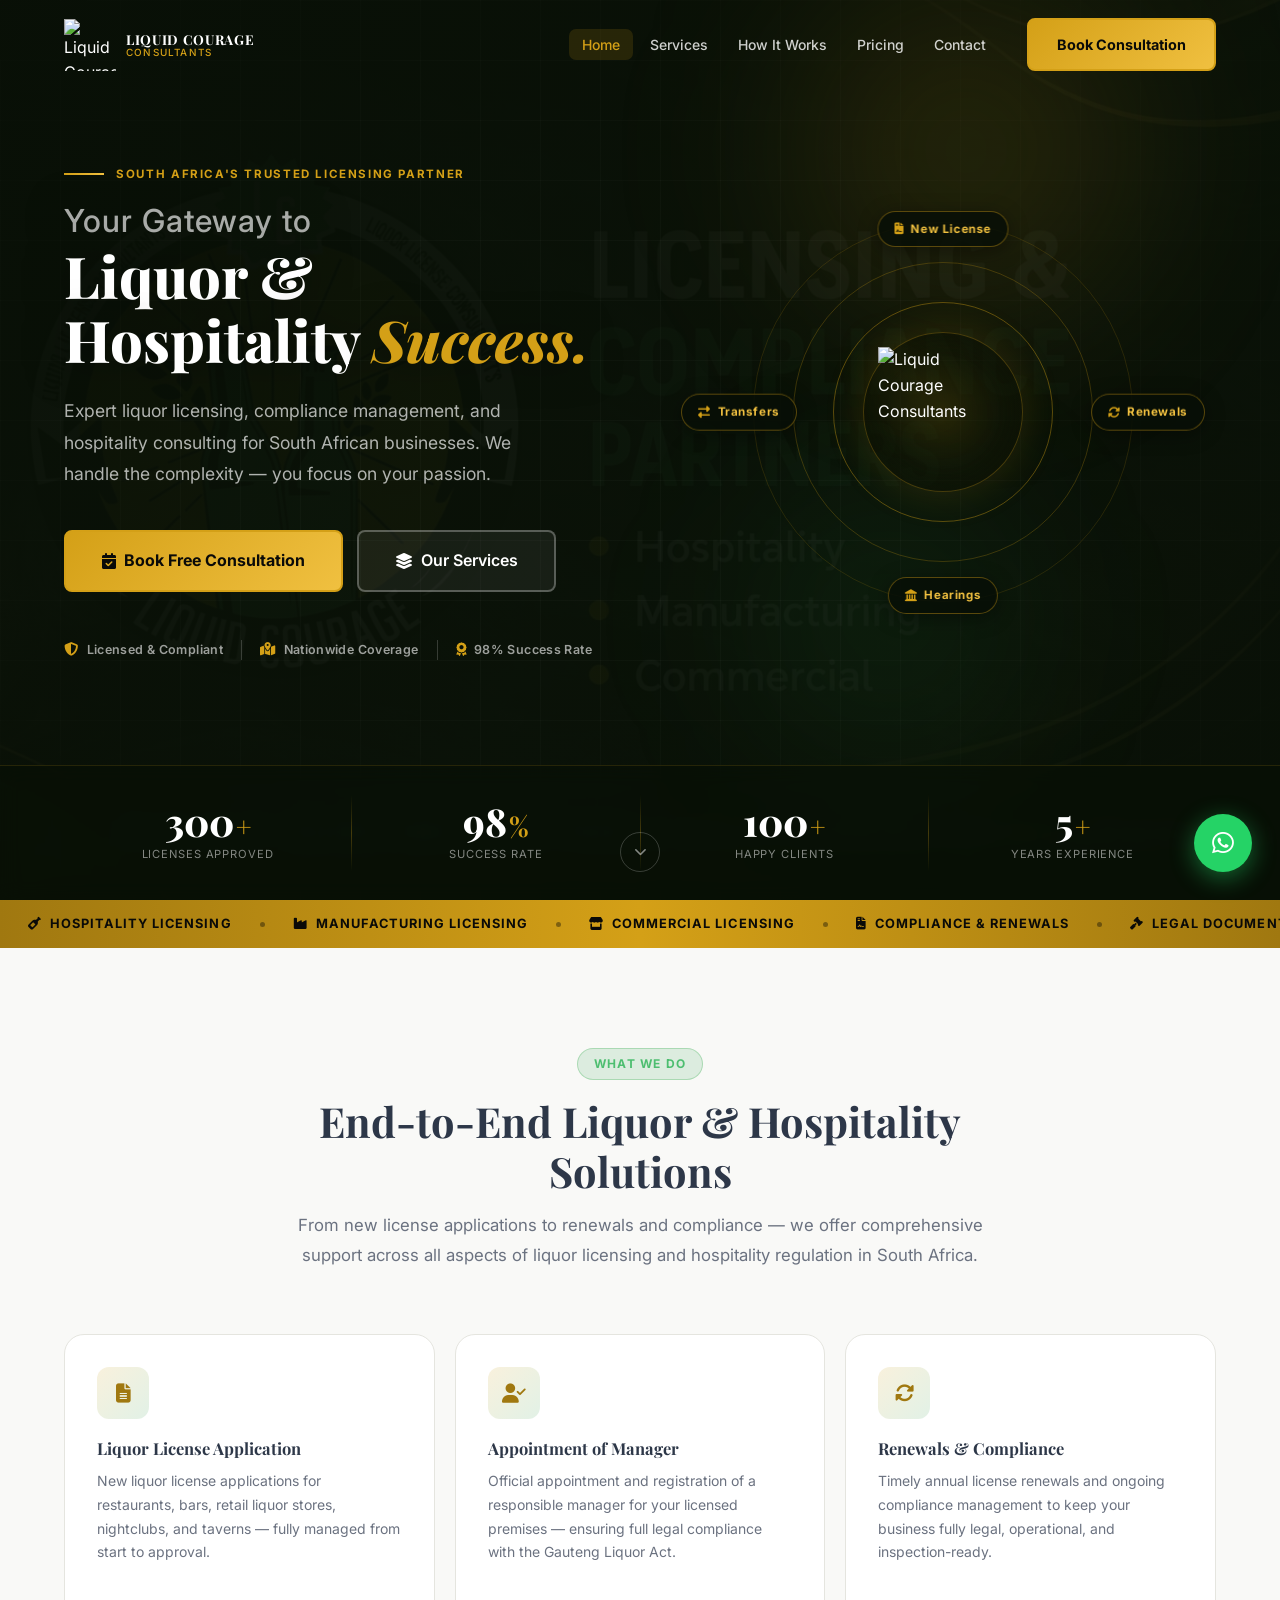
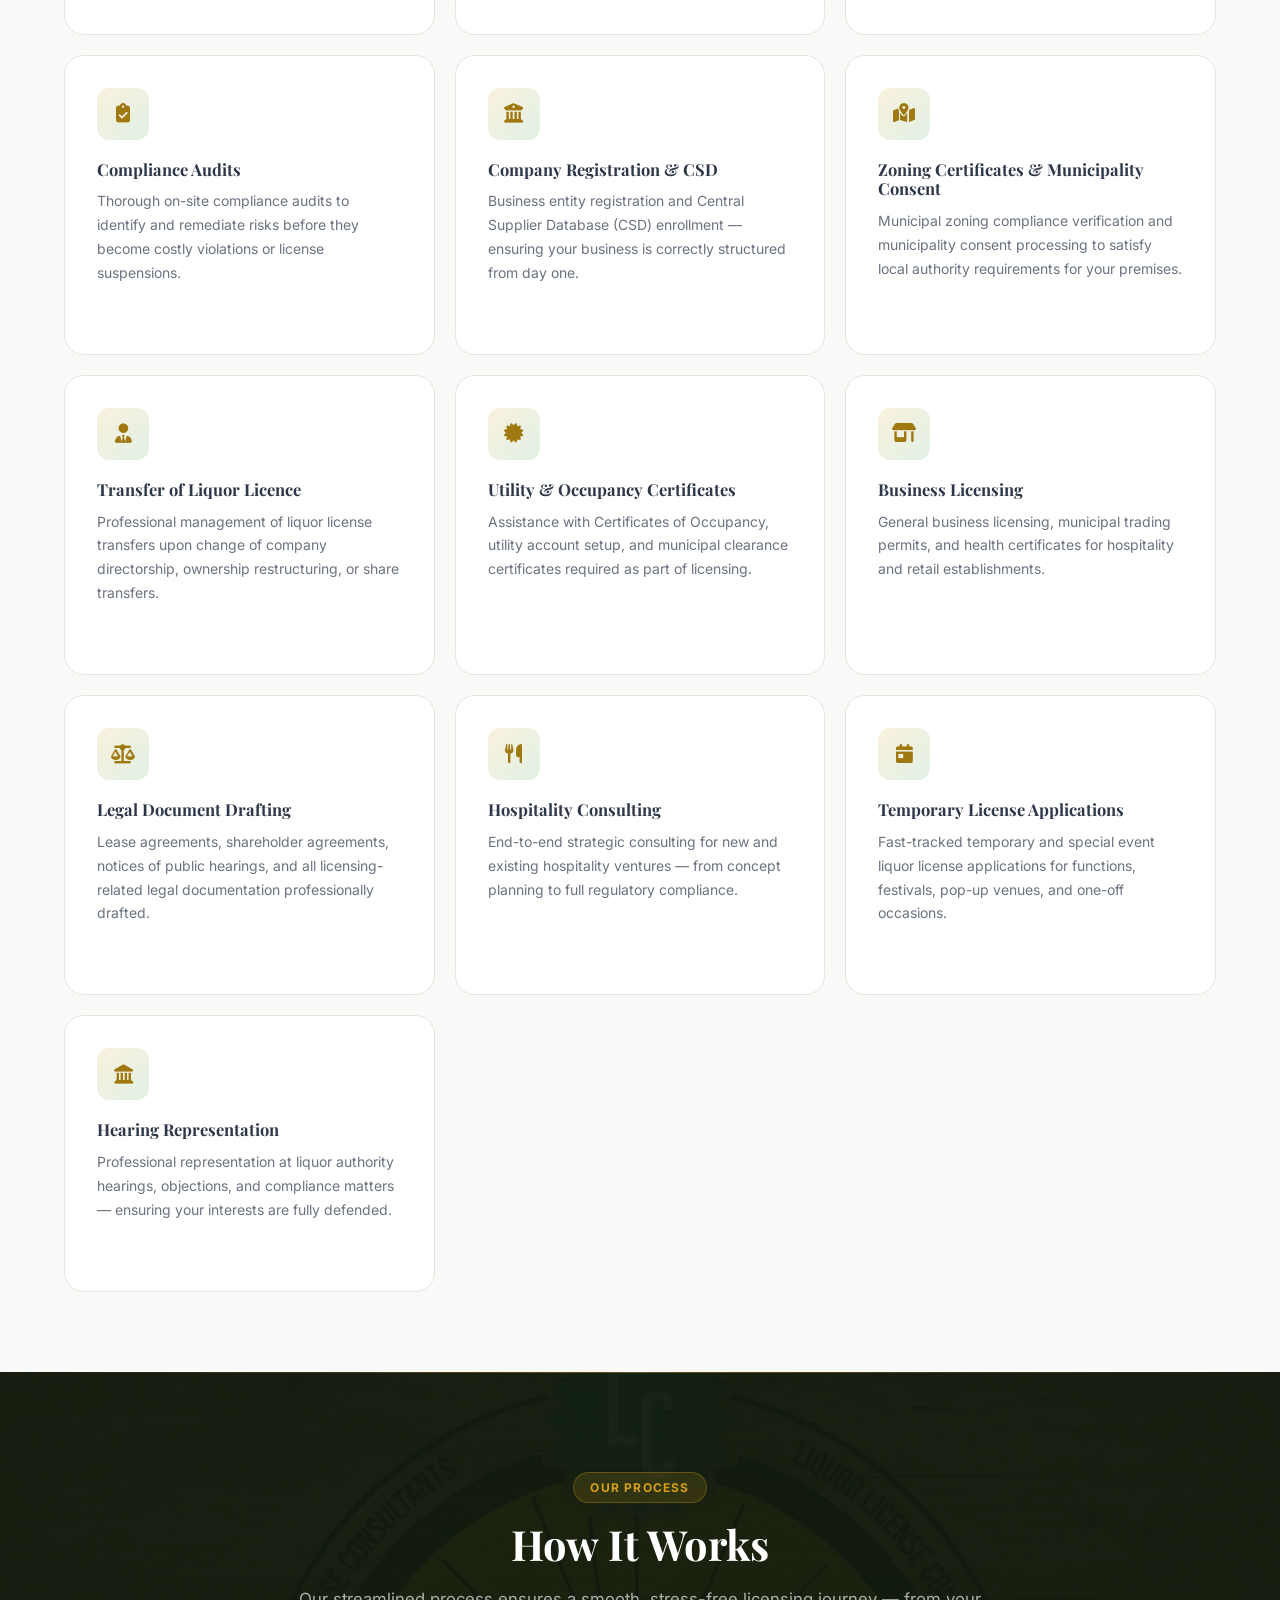
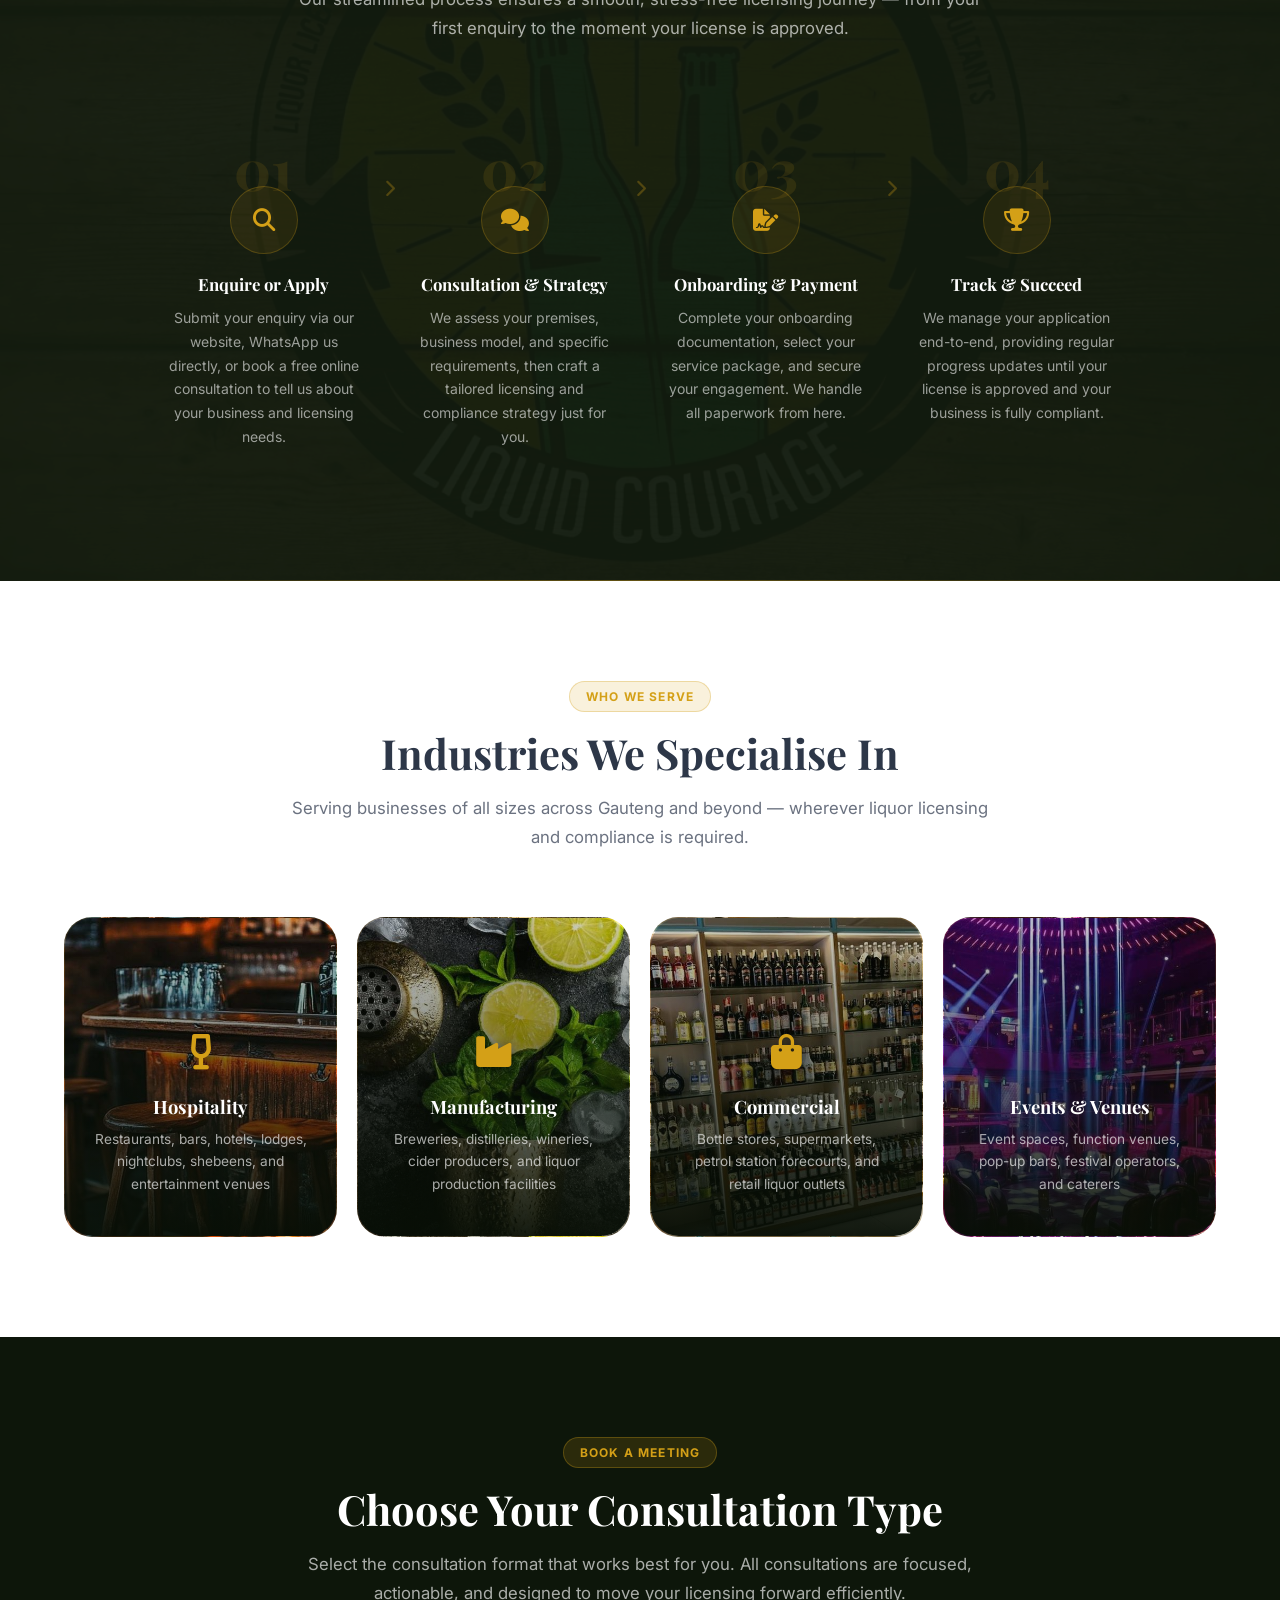
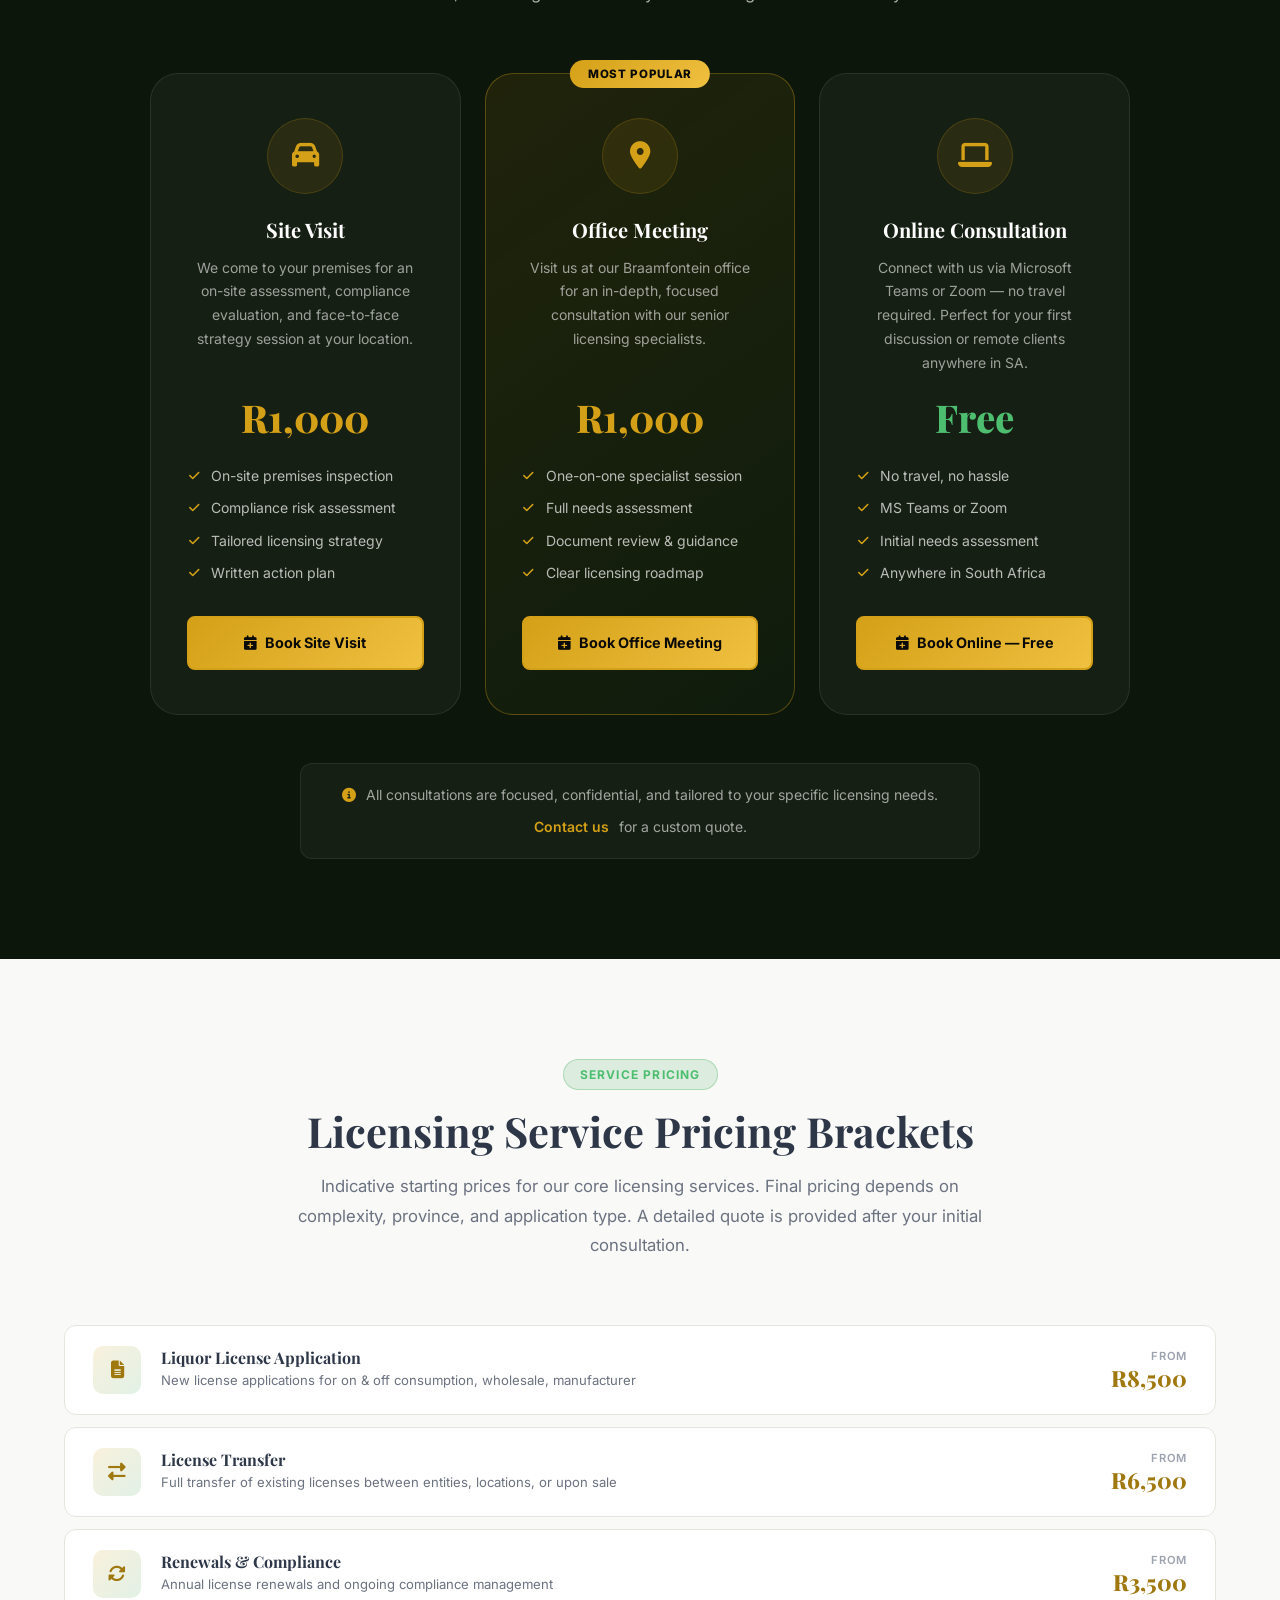
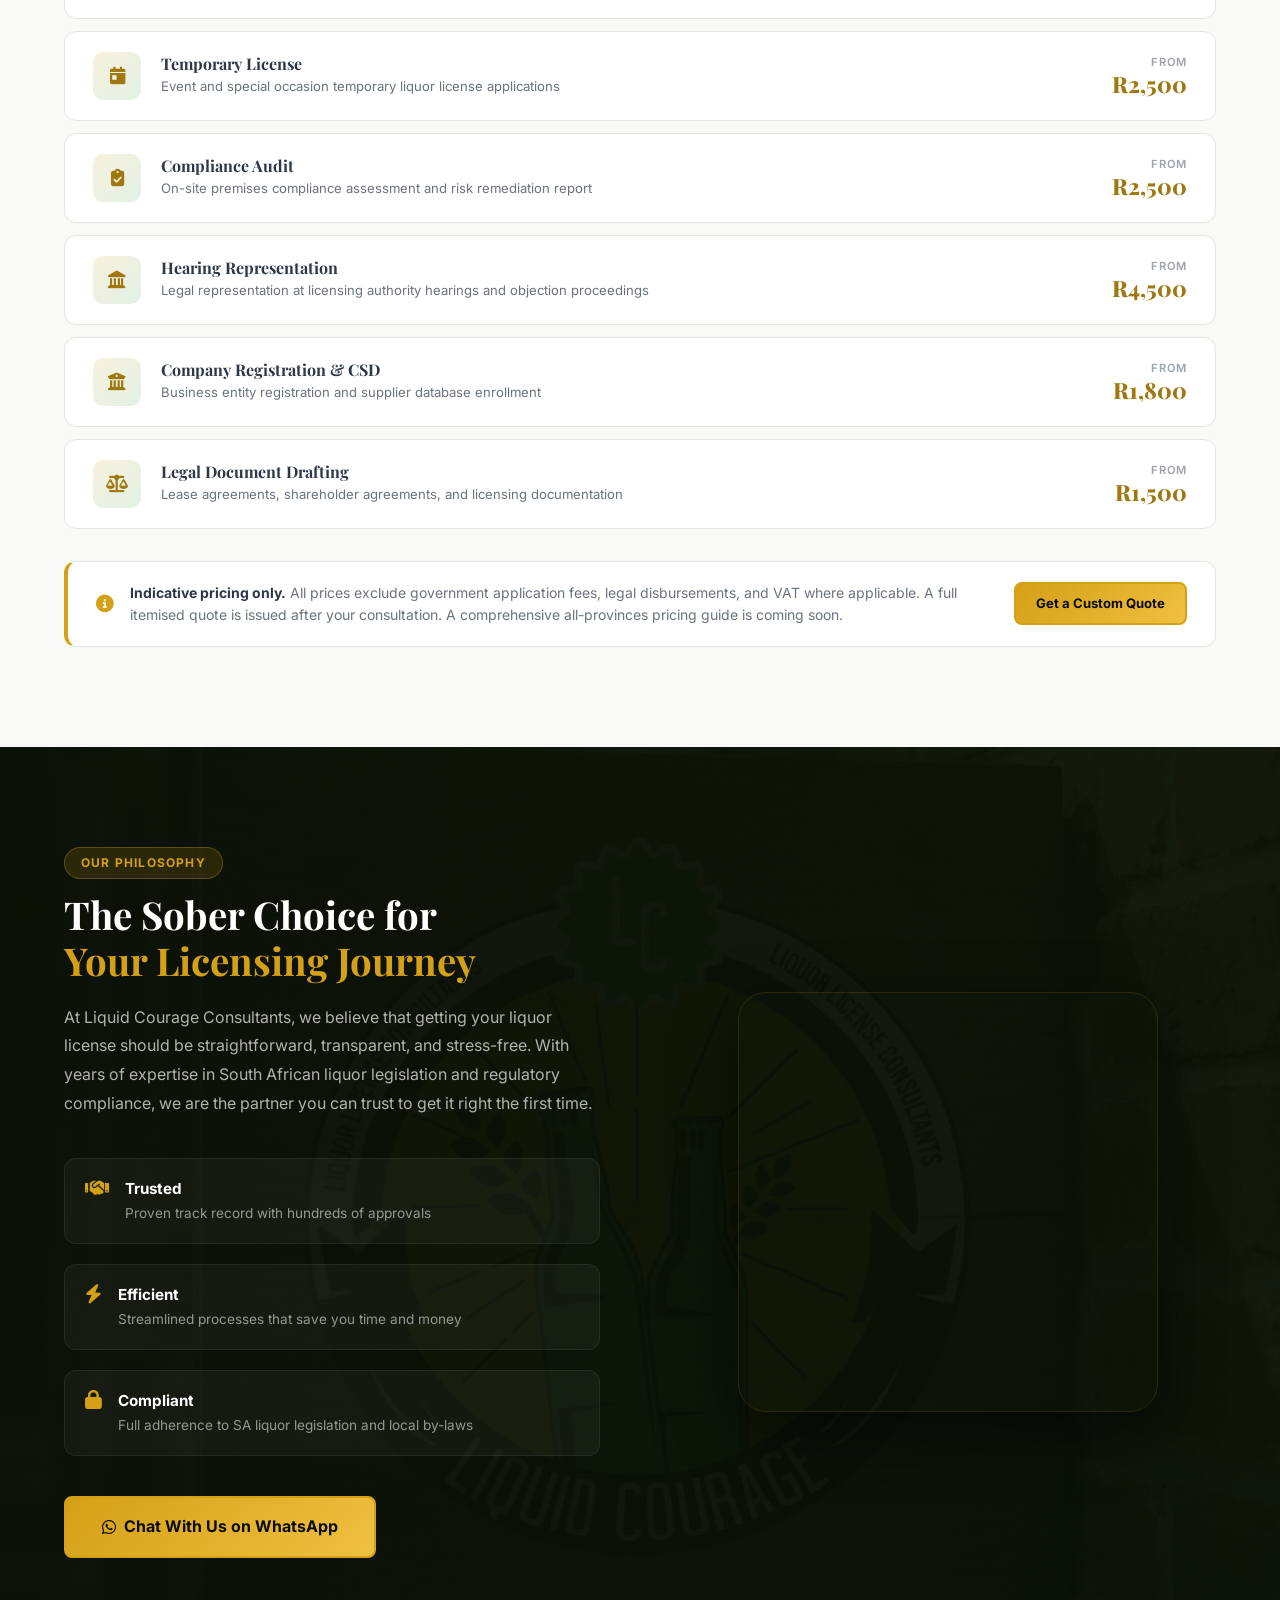
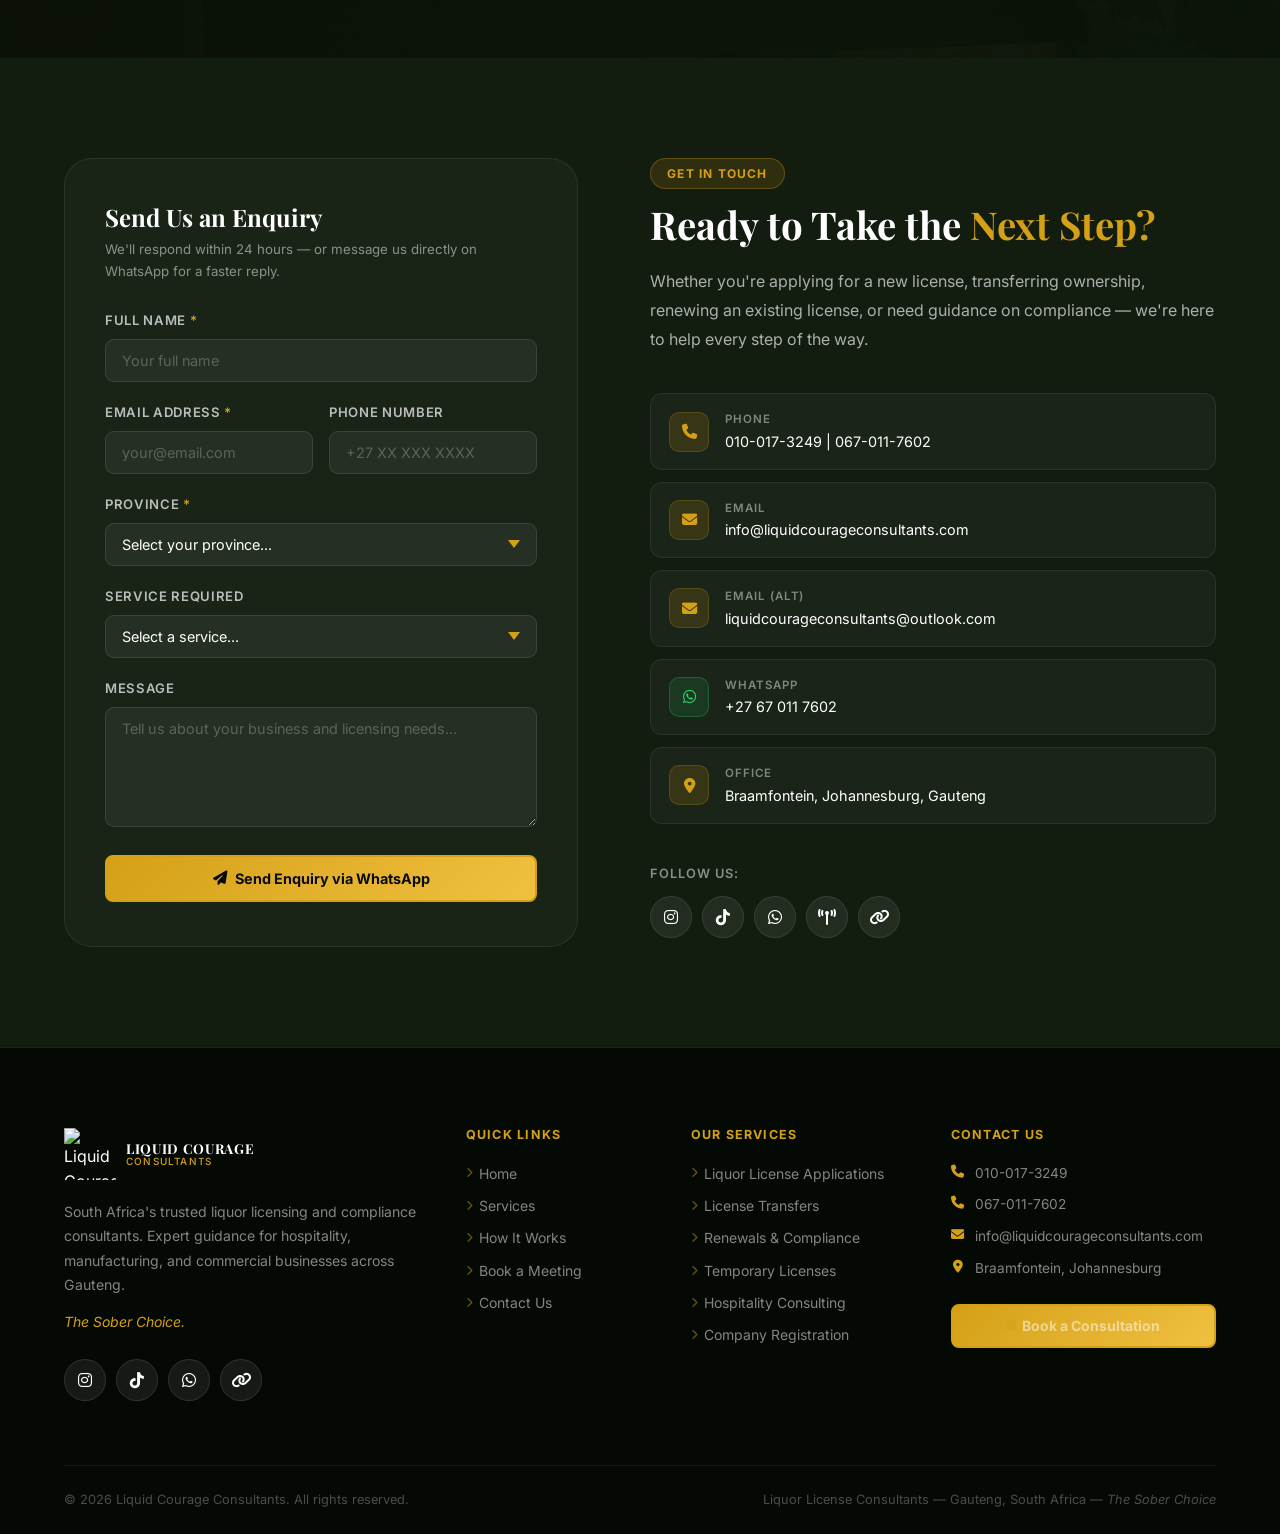
==== commit 21cfdb93: "Add scroll-snap navigation and pop-from-bottom animations - Sections now snap into view on scroll (s" ====
--- a/index.html
+++ b/index.html
@@ -165,7 +165,7 @@
   <!-- ===== SERVICES ===== -->
   <section class="services" id="services">
     <div class="container">
-      <div class="section-header">
+      <div class="section-header" data-aos>
         <span class="section-tag green-tag">What We Do</span>
         <h2>End-to-End Liquor &amp; Hospitality Solutions</h2>
         <p>From new license applications to renewals and compliance — we offer comprehensive support across all aspects of liquor licensing and hospitality regulation in South Africa.</p>
@@ -271,34 +271,34 @@
   <section class="how-it-works" id="how-it-works">
     <div class="how-bg" data-bg="images/logo-on-wood.jpeg"></div>
     <div class="container how-container">
-      <div class="section-header">
+      <div class="section-header" data-aos>
         <span class="section-tag">Our Process</span>
         <h2>How It Works</h2>
         <p>Our streamlined process ensures a smooth, stress-free licensing journey — from your first enquiry to the moment your license is approved.</p>
       </div>
       <div class="steps">
-        <div class="step">
+        <div class="step" data-aos>
           <div class="step-number">01</div>
           <div class="step-icon"><i class="fas fa-magnifying-glass"></i></div>
           <h3>Enquire or Apply</h3>
           <p>Submit your enquiry via our website, WhatsApp us directly, or book a free online consultation to tell us about your business and licensing needs.</p>
         </div>
         <div class="step-connector"><i class="fas fa-chevron-right"></i></div>
-        <div class="step">
+        <div class="step" data-aos data-delay="120">
           <div class="step-number">02</div>
           <div class="step-icon"><i class="fas fa-comments"></i></div>
           <h3>Consultation &amp; Strategy</h3>
           <p>We assess your premises, business model, and specific requirements, then craft a tailored licensing and compliance strategy just for you.</p>
         </div>
         <div class="step-connector"><i class="fas fa-chevron-right"></i></div>
-        <div class="step">
+        <div class="step" data-aos data-delay="240">
           <div class="step-number">03</div>
           <div class="step-icon"><i class="fas fa-file-signature"></i></div>
           <h3>Onboarding &amp; Payment</h3>
           <p>Complete your onboarding documentation, select your service package, and secure your engagement. We handle all paperwork from here.</p>
         </div>
         <div class="step-connector"><i class="fas fa-chevron-right"></i></div>
-        <div class="step">
+        <div class="step" data-aos data-delay="360">
           <div class="step-number">04</div>
           <div class="step-icon"><i class="fas fa-trophy"></i></div>
           <h3>Track &amp; Succeed</h3>
@@ -311,7 +311,7 @@
   <!-- ===== INDUSTRIES ===== -->
   <section class="industries">
     <div class="container">
-      <div class="section-header">
+      <div class="section-header" data-aos>
         <span class="section-tag gold-tag">Who We Serve</span>
         <h2>Industries We Specialise In</h2>
         <p>Serving businesses of all sizes across Gauteng and beyond — wherever liquor licensing and compliance is required.</p>
@@ -344,7 +344,7 @@
   <!-- ===== PRICING ===== -->
   <section class="pricing" id="pricing">
     <div class="container">
-      <div class="section-header">
+      <div class="section-header" data-aos>
         <span class="section-tag">Book a Meeting</span>
         <h2>Choose Your Consultation Type</h2>
         <p>Select the consultation format that works best for you. All consultations are focused, actionable, and designed to move your licensing forward efficiently.</p>
@@ -413,14 +413,14 @@
   <!-- ===== PRICING BRACKETS ===== -->
   <section class="pricing-brackets">
     <div class="container">
-      <div class="section-header">
+      <div class="section-header" data-aos>
         <span class="section-tag green-tag">Service Pricing</span>
         <h2>Licensing Service Pricing Brackets</h2>
         <p>Indicative starting prices for our core licensing services. Final pricing depends on complexity, province, and application type. A detailed quote is provided after your initial consultation.</p>
       </div>
       <div class="brackets-grid">
 
-        <div class="bracket-card">
+        <div class="bracket-card" data-aos>
           <div class="bracket-icon"><i class="fas fa-file-alt"></i></div>
           <div class="bracket-info">
             <h3>Liquor License Application</h3>
@@ -432,7 +432,7 @@
           </div>
         </div>
 
-        <div class="bracket-card">
+        <div class="bracket-card" data-aos data-delay="60">
           <div class="bracket-icon"><i class="fas fa-right-left"></i></div>
           <div class="bracket-info">
             <h3>License Transfer</h3>
@@ -444,7 +444,7 @@
           </div>
         </div>
 
-        <div class="bracket-card">
+        <div class="bracket-card" data-aos data-delay="120">
           <div class="bracket-icon"><i class="fas fa-rotate"></i></div>
           <div class="bracket-info">
             <h3>Renewals &amp; Compliance</h3>
@@ -456,7 +456,7 @@
           </div>
         </div>
 
-        <div class="bracket-card">
+        <div class="bracket-card" data-aos data-delay="180">
           <div class="bracket-icon"><i class="fas fa-calendar-day"></i></div>
           <div class="bracket-info">
             <h3>Temporary License</h3>
@@ -468,7 +468,7 @@
           </div>
         </div>
 
-        <div class="bracket-card">
+        <div class="bracket-card" data-aos data-delay="240">
           <div class="bracket-icon"><i class="fas fa-clipboard-check"></i></div>
           <div class="bracket-info">
             <h3>Compliance Audit</h3>
@@ -480,7 +480,7 @@
           </div>
         </div>
 
-        <div class="bracket-card">
+        <div class="bracket-card" data-aos data-delay="300">
           <div class="bracket-icon"><i class="fas fa-landmark"></i></div>
           <div class="bracket-info">
             <h3>Hearing Representation</h3>
@@ -492,7 +492,7 @@
           </div>
         </div>
 
-        <div class="bracket-card">
+        <div class="bracket-card" data-aos data-delay="360">
           <div class="bracket-icon"><i class="fas fa-building-columns"></i></div>
           <div class="bracket-info">
             <h3>Company Registration &amp; CSD</h3>
@@ -504,7 +504,7 @@
           </div>
         </div>
 
-        <div class="bracket-card">
+        <div class="bracket-card" data-aos data-delay="420">
           <div class="bracket-icon"><i class="fas fa-scale-balanced"></i></div>
           <div class="bracket-info">
             <h3>Legal Document Drafting</h3>
@@ -533,7 +533,7 @@
     <div class="brand-showcase-bg" data-bg="images/logo-on-walls.jpeg"></div>
     <div class="brand-showcase-overlay"></div>
     <div class="container brand-showcase-content">
-      <div class="brand-showcase-text">
+      <div class="brand-showcase-text" data-aos>
         <span class="section-tag">Our Philosophy</span>
         <h2>The Sober Choice for<br /><span class="text-gold">Your Licensing Journey</span></h2>
         <p>At Liquid Courage Consultants, we believe that getting your liquor license should be straightforward, transparent, and stress-free. With years of expertise in South African liquor legislation and regulatory compliance, we are the partner you can trust to get it right the first time.</p>
@@ -564,7 +564,7 @@
           <i class="fab fa-whatsapp"></i> Chat With Us on WhatsApp
         </a>
       </div>
-      <div class="brand-showcase-logo">
+      <div class="brand-showcase-logo" data-aos data-delay="150">
         <img src="images/logo-on-wood.jpeg" alt="Liquid Courage Consultants Logo" loading="lazy" decoding="async" />
       </div>
     </div>
@@ -576,7 +576,7 @@
       <div class="contact-grid">
 
         <!-- FORM FIRST so clicking services scrolls straight to it -->
-        <div class="contact-form-wrap">
+        <div class="contact-form-wrap" data-aos>
           <form class="contact-form" id="contactForm" novalidate>
             <h3>Send Us an Enquiry</h3>
             <p class="form-note">We'll respond within 24 hours — or message us directly on WhatsApp for a faster reply.</p>
@@ -618,13 +618,15 @@
               <select id="service" name="service">
                 <option value="">Select a service...</option>
                 <option>Liquor License Application</option>
-                <option>Appointment of Manager</option>
                 <option>Transfer of Liquor Licence</option>
                 <option>Renewals &amp; Compliance</option>
-                <option>Temporary License</option>
+                <option>Temporary License Applications</option>
+                <option>Appointment of Manager</option>
                 <option>Compliance Audit</option>
                 <option>Company Registration &amp; CSD</option>
                 <option>Zoning Certificates &amp; Municipality Consent</option>
+                <option>Utility &amp; Occupancy Certificates</option>
+                <option>Business Licensing</option>
                 <option>Hearing Representation</option>
                 <option>Hospitality Consulting</option>
                 <option>Legal Document Drafting</option>
@@ -636,11 +638,19 @@
               <label for="licenceType">Type of Licence <span class="required">*</span></label>
               <select id="licenceType" name="licenceType">
                 <option value="">Select licence type...</option>
-                <option>On Consumption</option>
-                <option>Off Consumption</option>
-                <option>Event Licence</option>
-                <option>Wholesale Licence</option>
-                <option>Manufacturer Licence</option>
+                <option>On Consumption (Bar / Restaurant)</option>
+                <option>Off Consumption (Liquor Store)</option>
+                <option>Retail Liquor Licence Applications</option>
+                <option>Wholesale Liquor Licence</option>
+                <option>Occasional / Temporary Licence</option>
+                <option>Transfer of Liquor Licence</option>
+                <option>Renewal of Liquor Licence</option>
+                <option>Nomination of Liquor Licence</option>
+                <option>Import &amp; Export Licence</option>
+                <option>Manufacturer's Licence</option>
+                <option>Alteration to Licenced Premises</option>
+                <option>National Police Clearance Certificate</option>
+                <option>Expungement of Criminal Records</option>
                 <option>Other</option>
               </select>
             </div>
@@ -657,7 +667,7 @@
         </div>
 
         <!-- CONTACT INFO second -->
-        <div class="contact-info">
+        <div class="contact-info" data-aos data-delay="150">
           <span class="section-tag">Get In Touch</span>
           <h2>Ready to Take the <span class="text-gold">Next Step?</span></h2>
           <p>Whether you're applying for a new license, transferring ownership, renewing an existing license, or need guidance on compliance — we're here to help every step of the way.</p>
@@ -752,12 +762,12 @@
         <div class="footer-col">
           <h4>Our Services</h4>
           <ul>
-            <li><a href="#contact"><i class="fas fa-chevron-right"></i> Liquor License Applications</a></li>
-            <li><a href="#contact"><i class="fas fa-chevron-right"></i> License Transfers</a></li>
-            <li><a href="#contact"><i class="fas fa-chevron-right"></i> Renewals &amp; Compliance</a></li>
-            <li><a href="#contact"><i class="fas fa-chevron-right"></i> Temporary Licenses</a></li>
-            <li><a href="#contact"><i class="fas fa-chevron-right"></i> Hospitality Consulting</a></li>
-            <li><a href="#contact"><i class="fas fa-chevron-right"></i> Company Registration</a></li>
+            <li><a href="#contact" data-service="Liquor License Application"><i class="fas fa-chevron-right"></i> Liquor License Applications</a></li>
+            <li><a href="#contact" data-service="Transfer of Liquor Licence"><i class="fas fa-chevron-right"></i> License Transfers</a></li>
+            <li><a href="#contact" data-service="Renewals &amp; Compliance"><i class="fas fa-chevron-right"></i> Renewals &amp; Compliance</a></li>
+            <li><a href="#contact" data-service="Temporary License Applications"><i class="fas fa-chevron-right"></i> Temporary Licenses</a></li>
+            <li><a href="#contact" data-service="Hospitality Consulting"><i class="fas fa-chevron-right"></i> Hospitality Consulting</a></li>
+            <li><a href="#contact" data-service="Company Registration &amp; CSD"><i class="fas fa-chevron-right"></i> Company Registration</a></li>
           </ul>
         </div>
 
--- a/styles.css
+++ b/styles.css
@@ -51,6 +51,7 @@
 
 html {
   scroll-behavior: smooth;
+  scroll-snap-type: y mandatory;
   font-size: 16px;
 }
 
@@ -2031,17 +2032,33 @@
 }
 
 /* ============================================================
+   SCROLL SNAP — sections snap into view on scroll
+   ============================================================ */
+.hero,
+.services,
+.how-it-works,
+.industries,
+.pricing,
+.pricing-brackets,
+.brand-showcase,
+.contact {
+  scroll-snap-align: start;
+  scroll-margin-top: 72px;
+}
+
+/* ============================================================
    ANIMATIONS
    ============================================================ */
 [data-aos] {
   opacity: 0;
-  transform: translateY(28px);
-  transition: opacity 0.65s ease, transform 0.65s ease;
+  transform: translateY(60px) scale(0.97);
+  transition: opacity 0.6s cubic-bezier(0.34, 1.56, 0.64, 1),
+              transform 0.6s cubic-bezier(0.34, 1.56, 0.64, 1);
 }
 
 [data-aos].is-visible {
   opacity: 1;
-  transform: translateY(0);
+  transform: translateY(0) scale(1);
 }
 
 @keyframes fadeSlideDown {
